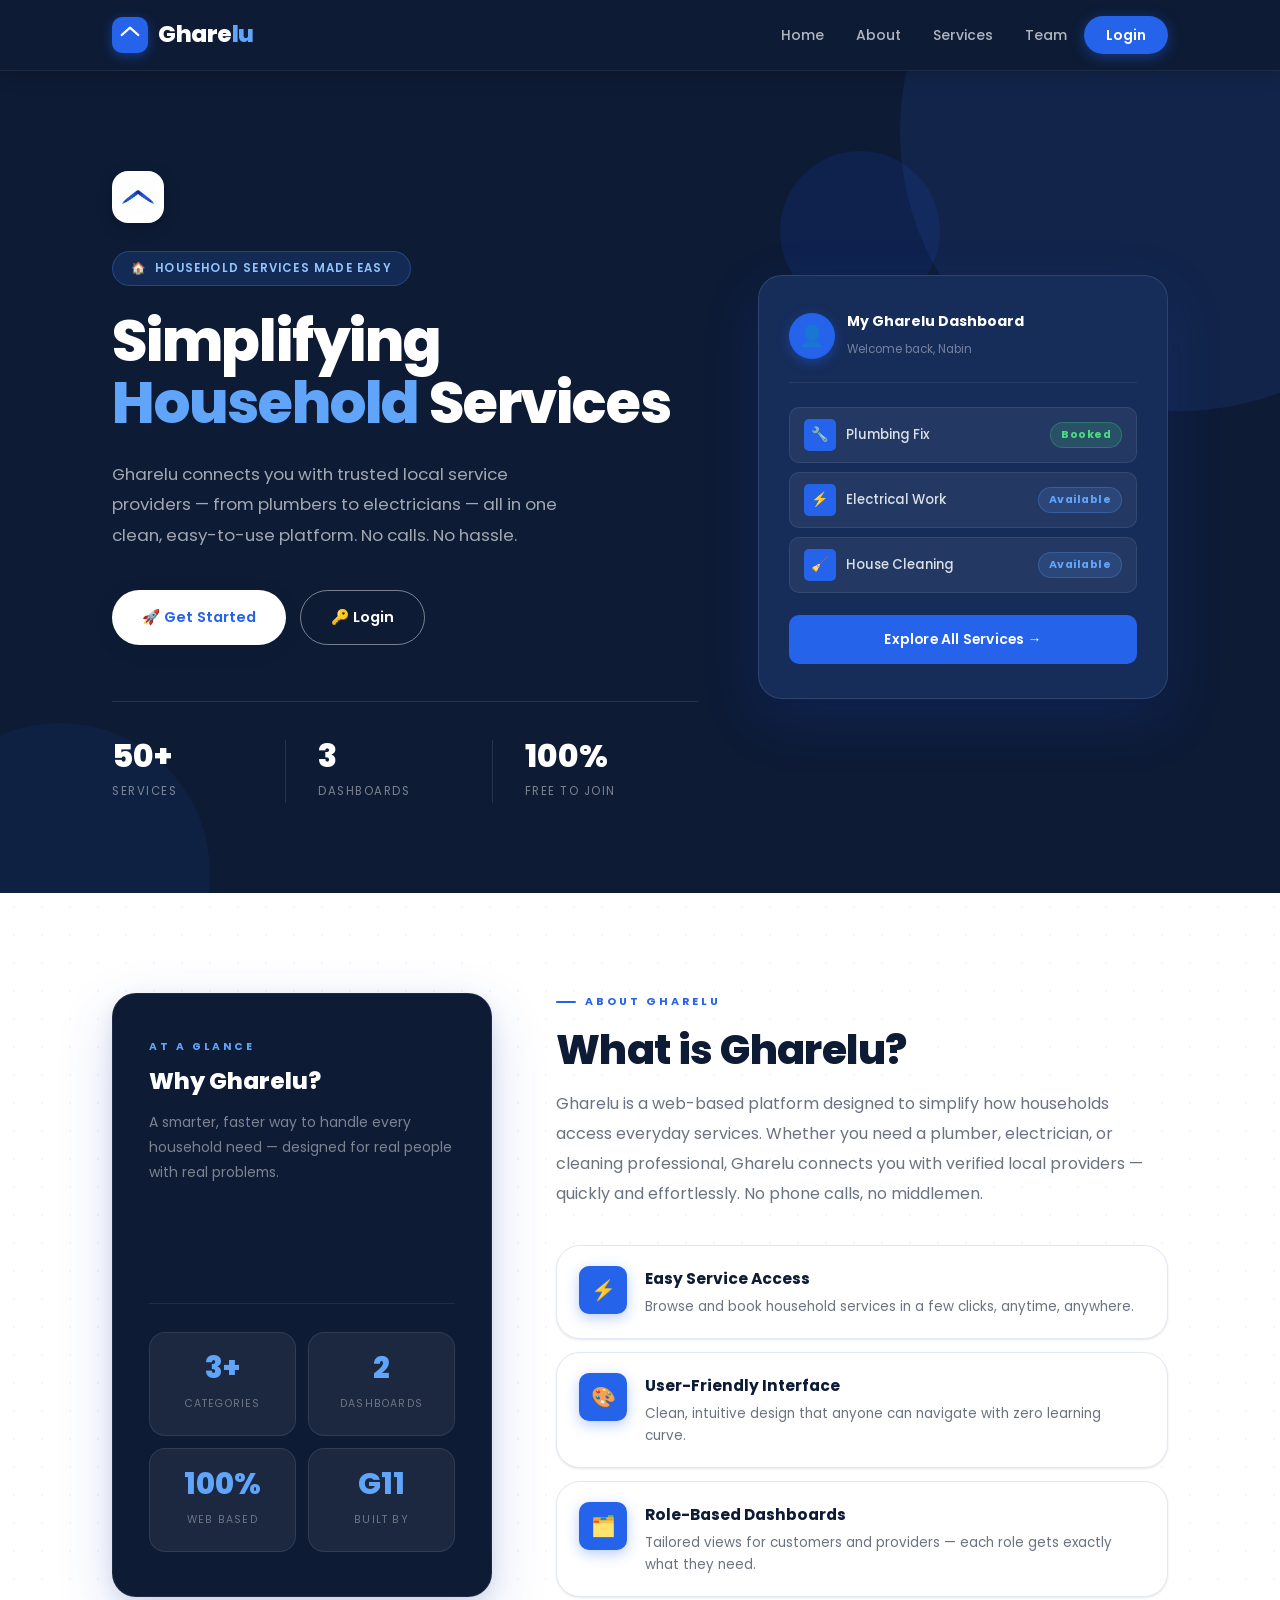
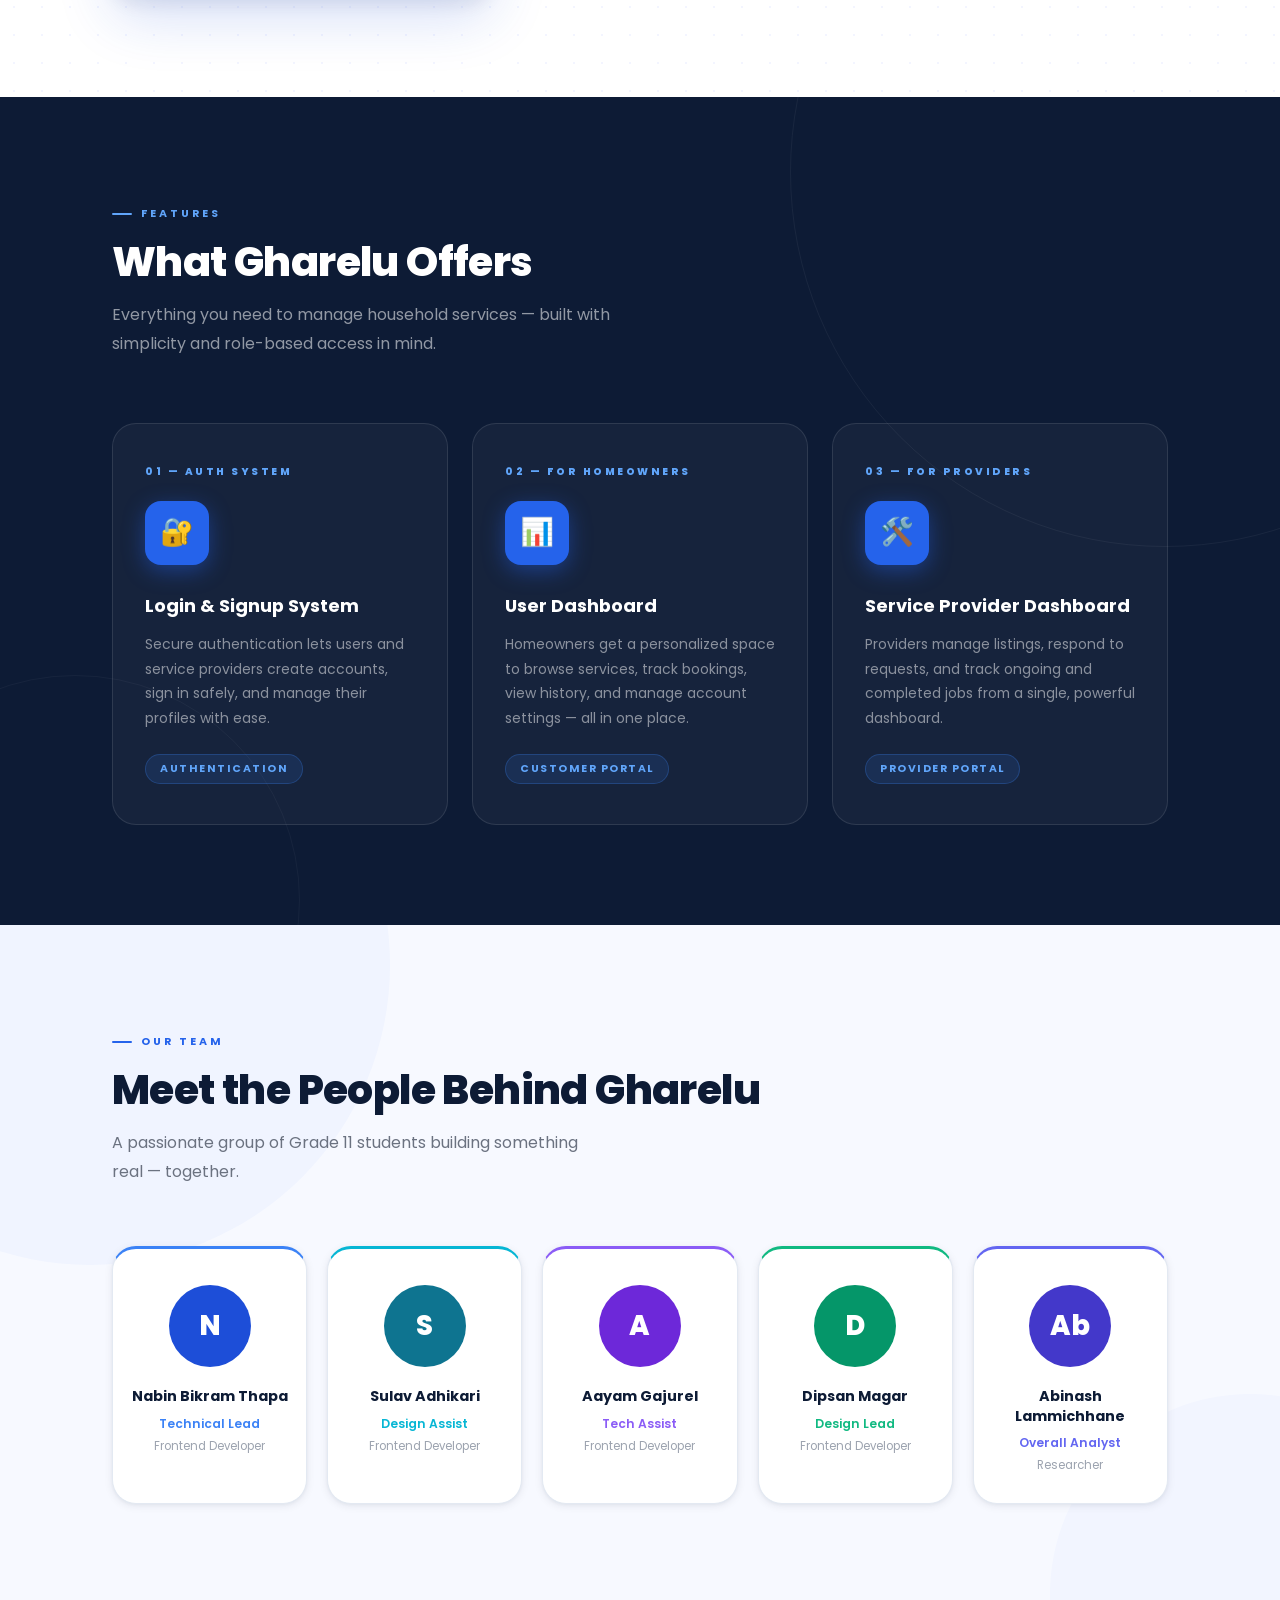
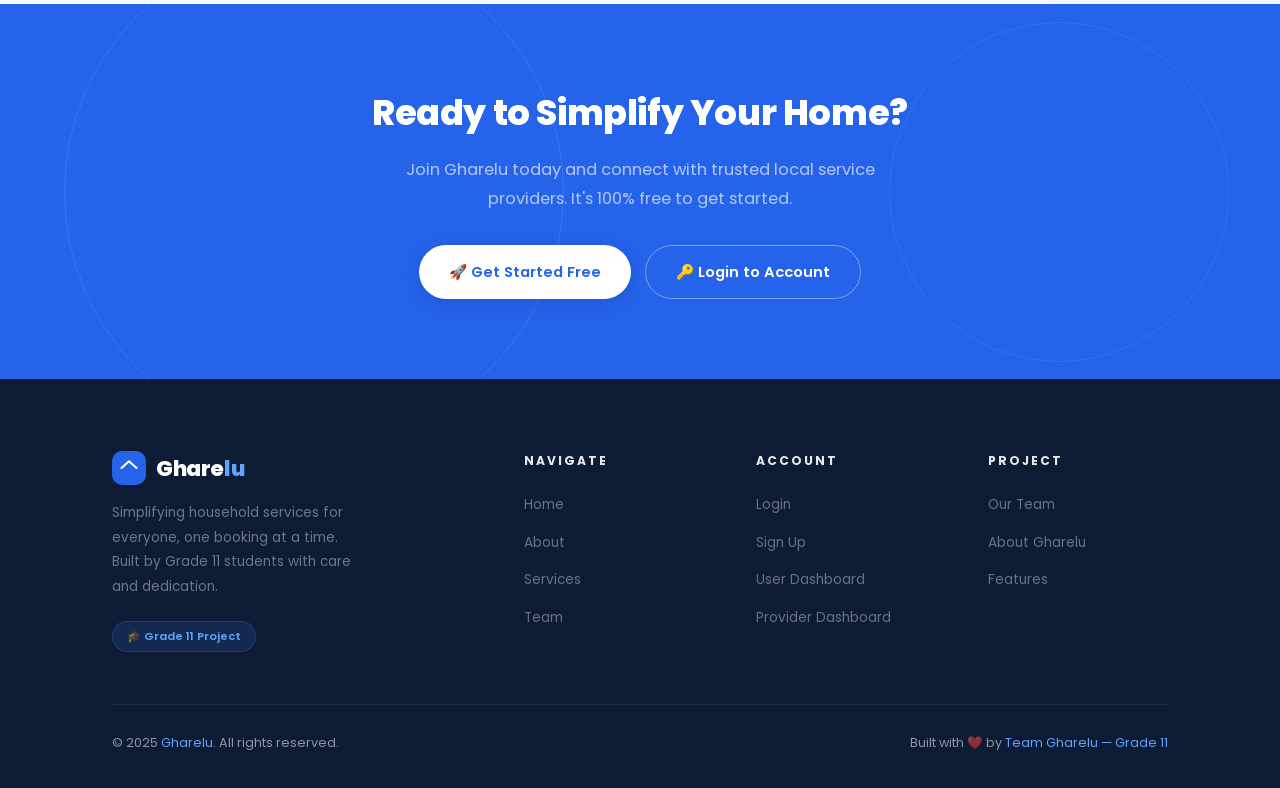
==== index.html @ 5c4d53ef "first commit" ====
<!DOCTYPE html>
<html lang="en">

<head>
    <meta charset="UTF-8" />
    <meta name="viewport" content="width=device-width, initial-scale=1.0" />
    <meta name="description"
        content="Gharelu — A web platform that simplifies access to household services. Connect with trusted local providers today." />
    <title>Gharelu — Simplifying Household Services</title>

    <!-- Favicon: logo mark -->
    <link rel="icon" type="image/png" href="assets/logofinal.png" />

    <!-- Fonts -->
    <link rel="preconnect" href="https://fonts.googleapis.com" />
    <link rel="preconnect" href="https://fonts.gstatic.com" crossorigin />
    <link href="https://fonts.googleapis.com/css2?family=Poppins:wght@300;400;500;600;700;800&display=swap"
        rel="stylesheet" />

    <!-- Styles -->
    <link rel="stylesheet" href="style.css" />
</head>

<body>

    <!-- ══════════════════════════════════════════════
       HEADER
  ══════════════════════════════════════════════ -->
    <header>
        <nav role="navigation" aria-label="Main navigation">

            <!--
        Logo: SVG chevron icon (matches the logo shape) + wordmark text.
        The SVG is inlined so it renders cleanly on the dark navbar
        with zero background issues.
      -->
            <a href="#home" class="nav-logo" aria-label="Gharelu — back to top">
                <span class="nav-logo-icon" aria-hidden="true">
                    <!-- Rooftop / chevron matching logofinal.png shape -->
                    <svg viewBox="0 0 24 24" xmlns="http://www.w3.org/2000/svg">
                        <polyline points="3 12 12 4 21 12" />
                    </svg>
                </span>
                <span class="nav-logo-word">Ghare<em>lu</em></span>
            </a>

            <ul class="nav-links">
                <li><a href="#home">Home</a></li>
                <li><a href="#about">About</a></li>
                <li><a href="#services">Services</a></li>
                <li><a href="#team">Team</a></li>
                <li><a href="login.html" class="nav-cta">Login</a></li>
            </ul>
        </nav>
    </header>

    <main>

        <!-- ══════════════════════════════════════════════
         HERO
    ══════════════════════════════════════════════ -->
        <section id="home" aria-labelledby="hero-h1">

            <!-- Background blobs -->
            <div class="hero-blob hb1" aria-hidden="true"></div>
            <div class="hero-blob hb2" aria-hidden="true"></div>
            <div class="hero-blob hb3" aria-hidden="true"></div>

            <div class="container">
                <div class="hero-inner">

                    <!-- Left: text content -->
                    <div class="hero-text">

                        <!--
              Logo displayed in the hero — shown inside a white tile
              so the PNG's white background looks intentional.
            -->
                        <div class="hero-logo-display fu d1">
                            <div class="hero-logo-img-wrap">
                                <img src="assets/logofinal.png" alt="Gharelu logo" />
                            </div>
                        </div>

                        <div class="hero-pill fu d1">
                            <span>🏠</span> Household Services Made Easy
                        </div>

                        <h1 class="hero-h1 fu d2" id="hero-h1">
                            Simplifying<br>
                            <!-- FIX: .hero-accent instead of .hi — no class collision -->
                            <span class="hero-accent">Household</span> Services
                        </h1>

                        <p class="hero-p fu d3">
                            Gharelu connects you with trusted local service providers — from
                            plumbers to electricians — all in one clean, easy-to-use platform.
                            No calls. No hassle.
                        </p>

                        <div class="hero-cta fu d4">
                            <a href="#about" class="btn btn-white">🚀 Get Started</a>
                            <a href="login.html" class="btn btn-ghost">🔑 Login</a>
                        </div>

                        <div class="hero-stats fu d5">
                            <div class="h-stat"><strong>50+</strong><span>Services</span></div>
                            <div class="h-stat"><strong>3</strong><span>Dashboards</span></div>
                            <div class="h-stat"><strong>100%</strong><span>Free to Join</span></div>
                        </div>

                    </div>

                    <!-- Right: floating mock dashboard -->
                    <div class="hero-card-wrap fu d3" aria-hidden="true">
                        <div class="hero-card">

                            <div class="hc-head">
                                <div class="hc-av">👤</div>
                                <div class="hc-info">
                                    <strong>My Gharelu Dashboard</strong>
                                    <span>Welcome back, Nabin</span>
                                </div>
                            </div>

                            <div class="hc-rows">
                                <div class="hc-row">
                                    <div class="hc-row-l">
                                        <div class="hc-ico">🔧</div>
                                        <span class="hc-label">Plumbing Fix</span>
                                    </div>
                                    <span class="hc-badge">Booked</span>
                                </div>
                                <div class="hc-row">
                                    <div class="hc-row-l">
                                        <div class="hc-ico">⚡</div>
                                        <span class="hc-label">Electrical Work</span>
                                    </div>
                                    <span class="hc-badge hc-badge-avail">Available</span>
                                </div>
                                <div class="hc-row">
                                    <div class="hc-row-l">
                                        <div class="hc-ico">🧹</div>
                                        <span class="hc-label">House Cleaning</span>
                                    </div>
                                    <span class="hc-badge hc-badge-avail">Available</span>
                                </div>
                            </div>

                            <a href="#services" class="hc-cta-btn">Explore All Services →</a>
                        </div>
                    </div>

                </div>
            </div>
        </section>

        <!-- ══════════════════════════════════════════════
         ABOUT
    ══════════════════════════════════════════════ -->
        <section id="about" aria-labelledby="about-h2">
            <div class="container">
                <div class="about-inner">

                    <!-- Left: dark stats panel -->
                    <div class="about-panel">
                        <span class="ap-label">At a glance</span>
                        <h3 class="ap-title">Why Gharelu?</h3>
                        <p class="ap-desc">
                            A smarter, faster way to handle every household need —
                            designed for real people with real problems.
                        </p>
                        <div class="ap-grid">
                            <div class="ap-stat"><strong>3+</strong><span>Categories</span></div>
                            <div class="ap-stat"><strong>2</strong><span>Dashboards</span></div>
                            <div class="ap-stat"><strong>100%</strong><span>Web Based</span></div>
                            <div class="ap-stat"><strong>G11</strong><span>Built by</span></div>
                        </div>
                    </div>

                    <!-- Right: description + highlights -->
                    <div class="about-content">
                        <span class="eyebrow">About Gharelu</span>
                        <h2 class="sec-title" id="about-h2">What is Gharelu?</h2>
                        <p class="about-body">
                            Gharelu is a web-based platform designed to simplify how households access
                            everyday services. Whether you need a plumber, electrician, or cleaning
                            professional, Gharelu connects you with verified local providers — quickly
                            and effortlessly. No phone calls, no middlemen.
                        </p>

                        <!-- FIX: .hi-card instead of .hi — no white-background collision -->
                        <div class="hi-list">
                            <div class="hi-card">
                                <div class="hi-ic">⚡</div>
                                <div class="hi-bd">
                                    <h4>Easy Service Access</h4>
                                    <p>Browse and book household services in a few clicks, anytime, anywhere.</p>
                                </div>
                            </div>
                            <div class="hi-card">
                                <div class="hi-ic">🎨</div>
                                <div class="hi-bd">
                                    <h4>User-Friendly Interface</h4>
                                    <p>Clean, intuitive design that anyone can navigate with zero learning curve.</p>
                                </div>
                            </div>
                            <div class="hi-card">
                                <div class="hi-ic">🗂️</div>
                                <div class="hi-bd">
                                    <h4>Role-Based Dashboards</h4>
                                    <p>Tailored views for customers and providers — each role gets exactly what they
                                        need.</p>
                                </div>
                            </div>
                        </div>
                    </div>

                </div>
            </div>
        </section>

        <!-- ══════════════════════════════════════════════
         SERVICES
    ══════════════════════════════════════════════ -->
        <section id="services" aria-labelledby="svc-h2">
            <div class="container">

                <div class="svc-header">
                    <span class="eyebrow eyebrow-lite">Features</span>
                    <h2 class="sec-title sec-title-w" id="svc-h2">What Gharelu Offers</h2>
                    <p class="sec-sub sec-sub-w">
                        Everything you need to manage household services — built with
                        simplicity and role-based access in mind.
                    </p>
                </div>

                <div class="feat-grid">

                    <article class="feat-card">
                        <span class="feat-num">01 — Auth System</span>
                        <div class="feat-ic">🔐</div>
                        <h3>Login &amp; Signup System</h3>
                        <p>
                            Secure authentication lets users and service providers create accounts,
                            sign in safely, and manage their profiles with ease.
                        </p>
                        <span class="feat-tag">Authentication</span>
                    </article>

                    <article class="feat-card">
                        <span class="feat-num">02 — For Homeowners</span>
                        <div class="feat-ic">📊</div>
                        <h3>User Dashboard</h3>
                        <p>
                            Homeowners get a personalized space to browse services, track bookings,
                            view history, and manage account settings — all in one place.
                        </p>
                        <span class="feat-tag">Customer Portal</span>
                    </article>

                    <article class="feat-card">
                        <span class="feat-num">03 — For Providers</span>
                        <div class="feat-ic">🛠️</div>
                        <h3>Service Provider Dashboard</h3>
                        <p>
                            Providers manage listings, respond to requests, and track ongoing and
                            completed jobs from a single, powerful dashboard.
                        </p>
                        <span class="feat-tag">Provider Portal</span>
                    </article>

                </div>
            </div>
        </section>

        <!-- ══════════════════════════════════════════════
         TEAM
    ══════════════════════════════════════════════ -->
        <section id="team" aria-labelledby="team-h2">
            <div class="container">

                <div class="team-header">
                    <span class="eyebrow">Our Team</span>
                    <h2 class="sec-title" id="team-h2">Meet the People Behind Gharelu</h2>
                    <p class="sec-sub">
                        A passionate group of Grade 11 students building something real — together.
                    </p>
                </div>

                <div class="team-grid">

                    <div class="team-card tc1">
                        <div class="av-wrap">
                            <div class="av">N</div>
                        </div>
                        <h3>Nabin Bikram Thapa</h3>
                        <div class="t-role">Technical Lead</div>
                        <div class="t-title">Frontend Developer</div>
                    </div>

                    <div class="team-card tc2">
                        <div class="av-wrap">
                            <div class="av">S</div>
                        </div>
                        <h3>Sulav Adhikari</h3>
                        <div class="t-role">Design Assist</div>
                        <div class="t-title">Frontend Developer</div>
                    </div>

                    <div class="team-card tc3">
                        <div class="av-wrap">
                            <div class="av">A</div>
                        </div>
                        <h3>Aayam Gajurel</h3>
                        <div class="t-role">Tech Assist</div>
                        <div class="t-title">Frontend Developer</div>
                    </div>

                    <div class="team-card tc4">
                        <div class="av-wrap">
                            <div class="av">D</div>
                        </div>
                        <h3>Dipsan Magar</h3>
                        <div class="t-role">Design Lead</div>
                        <div class="t-title">Frontend Developer</div>
                    </div>

                    <div class="team-card tc5">
                        <div class="av-wrap">
                            <div class="av">Ab</div>
                        </div>
                        <h3>Abinash Lammichhane</h3>
                        <div class="t-role">Overall Analyst</div>
                        <div class="t-title">Researcher</div>
                    </div>

                </div>
            </div>
        </section>

    </main>

    <!-- ══════════════════════════════════════════════
       CTA BAND
  ══════════════════════════════════════════════ -->
    <div class="cta-band">
        <div class="cta-inner">
            <h2>Ready to Simplify Your Home?</h2>
            <p>
                Join Gharelu today and connect with trusted local service providers.
                It's 100% free to get started.
            </p>
            <div class="cta-btns">
                <a href="#" class="btn btn-white">🚀 Get Started Free</a>
                <a href="login.html" class="btn btn-ghost-w">🔑 Login to Account</a>
            </div>
        </div>
    </div>

    <!-- ══════════════════════════════════════════════
       FOOTER
  ══════════════════════════════════════════════ -->
    <footer>
        <div class="container">

            <div class="foot-grid">

                <!-- Brand column — SVG icon + wordmark, no white-box issue -->
                <div class="foot-brand">
                    <div class="foot-logo-wrap">
                        <span class="foot-logo-icon" aria-hidden="true">
                            <svg viewBox="0 0 24 24" xmlns="http://www.w3.org/2000/svg" fill="none" stroke="white"
                                stroke-width="2.5" stroke-linecap="round" stroke-linejoin="round">
                                <polyline points="3 12 12 4 21 12" />
                            </svg>
                        </span>
                        <span class="foot-logo-word">Ghare<em>lu</em></span>
                    </div>
                    <p>
                        Simplifying household services for everyone, one booking at a time.
                        Built by Grade 11 students with care and dedication.
                    </p>
                    <span class="foot-badge">🎓 Grade 11 Project</span>
                </div>

                <div class="foot-col">
                    <h4>Navigate</h4>
                    <ul>
                        <li><a href="#home">Home</a></li>
                        <li><a href="#about">About</a></li>
                        <li><a href="#services">Services</a></li>
                        <li><a href="#team">Team</a></li>
                    </ul>
                </div>

                <div class="foot-col">
                    <h4>Account</h4>
                    <ul>
                        <li><a href="login.html">Login</a></li>
                        <li><a href="login.html">Sign Up</a></li>
                        <li><a href="#services">User Dashboard</a></li>
                        <li><a href="#services">Provider Dashboard</a></li>
                    </ul>
                </div>

                <div class="foot-col">
                    <h4>Project</h4>
                    <ul>
                        <li><a href="#team">Our Team</a></li>
                        <li><a href="#about">About Gharelu</a></li>
                        <li><a href="#services">Features</a></li>
                    </ul>
                </div>

            </div>

            <div class="foot-bottom">
                <p>&copy; 2025 <em>Gharelu</em>. All rights reserved.</p>
                <p>Built with ❤️ by <em>Team Gharelu — Grade 11</em></p>
            </div>

        </div>
    </footer>

</body>

</html>
---- style.css ----
/* ═══════════════════════════════════════════════════════
   GHARELU — style.css
   Clean blue theme · No gradients · Maximum smoothness
═══════════════════════════════════════════════════════ */

/* ── TOKENS ─────────────────────────────────────────── */
:root {
  --navy:      #0d1b35;
  --blue-deep: #162d5a;
  --blue:      #1d4ed8;
  --blue-mid:  #2563eb;
  --blue-lite: #3b82f6;
  --blue-pale: #60a5fa;
  --sky:       #eff6ff;
  --sky-bd:    #bfdbfe;
  --white:     #ffffff;

  --tx-h:   #0d1b35;
  --tx-b:   #374151;
  --tx-m:   #6b7280;
  --tx-xm:  #9ca3af;

  --bg:    #ffffff;
  --bg-2:  #f7f9ff;

  --sh-xs: 0 1px 3px  rgba(13,27,53,.07), 0 1px 2px   rgba(13,27,53,.04);
  --sh-sm: 0 2px 8px  rgba(13,27,53,.08), 0 1px 3px   rgba(13,27,53,.04);
  --sh-md: 0 4px 20px rgba(13,27,53,.10), 0 2px 6px   rgba(13,27,53,.05);
  --sh-lg: 0 8px 32px rgba(29,78,216,.14),0 3px 10px  rgba(13,27,53,.07);
  --sh-xl: 0 20px 56px rgba(29,78,216,.18),0 6px 18px rgba(13,27,53,.09);

  --r-xs: 5px;
  --r-sm: 10px;
  --r-md: 16px;
  --r-lg: 24px;
  --pill: 999px;

  --ease:     cubic-bezier(.4,0,.2,1);
  --ease-out: cubic-bezier(0,0,.2,1);
  --fast: 170ms;
  --med:  270ms;
  --slow: 420ms;

  --c1: #3b82f6;
  --c2: #06b6d4;
  --c3: #8b5cf6;
  --c4: #10b981;
  --c5: #6366f1;
}

/* ── RESET ───────────────────────────────────────────── */
*, *::before, *::after { box-sizing: border-box; margin: 0; padding: 0; }
html  { scroll-behavior: smooth; }
body  {
  font-family: 'Poppins', sans-serif;
  background: var(--bg);
  color: var(--tx-b);
  line-height: 1.65;
  -webkit-font-smoothing: antialiased;
  -moz-osx-font-smoothing: grayscale;
}
a   { text-decoration: none; color: inherit; }
ul  { list-style: none; }
img { display: block; max-width: 100%; }

/* ── LAYOUT ──────────────────────────────────────────── */
.container { max-width: 1120px; margin: 0 auto; padding: 0 32px; }
section    { padding: 100px 0; }

/* ── TYPE HELPERS ────────────────────────────────────── */
.eyebrow {
  display: inline-flex;
  align-items: center;
  gap: 9px;
  font-size: 0.68rem;
  font-weight: 700;
  letter-spacing: 3px;
  text-transform: uppercase;
  color: var(--blue-mid);
  margin-bottom: 16px;
}
.eyebrow::before {
  content: '';
  flex-shrink: 0;
  width: 20px; height: 2px;
  background: currentColor;
  border-radius: 2px;
}
.eyebrow-lite           { color: var(--blue-pale); }
.eyebrow-lite::before   { background: var(--blue-pale); }

.sec-title {
  font-size: clamp(1.9rem, 3.2vw, 2.6rem);
  font-weight: 800;
  color: var(--tx-h);
  line-height: 1.12;
  letter-spacing: -0.6px;
  margin-bottom: 16px;
}
.sec-title-w { color: var(--white); }

.sec-sub {
  font-size: 1rem;
  color: var(--tx-m);
  max-width: 500px;
  line-height: 1.8;
}
.sec-sub-w { color: rgba(255,255,255,.55); }

/* ── BUTTONS ─────────────────────────────────────────── */
.btn {
  display: inline-flex;
  align-items: center;
  gap: 8px;
  padding: 14px 30px;
  border-radius: var(--pill);
  font-family: 'Poppins', sans-serif;
  font-size: 0.92rem;
  font-weight: 600;
  cursor: pointer;
  border: none;
  white-space: nowrap;
  transition:
    background var(--fast) var(--ease),
    color      var(--fast) var(--ease),
    transform  var(--fast) var(--ease),
    box-shadow var(--fast) var(--ease);
}
.btn:hover  { transform: translateY(-2px); }
.btn:active { transform: translateY(0); }

.btn-white {
  background: var(--white);
  color: var(--blue-mid);
  box-shadow: var(--sh-md);
}
.btn-white:hover  { background: var(--sky); box-shadow: var(--sh-lg); }

.btn-ghost {
  background: transparent;
  color: var(--white);
  border: 1.5px solid rgba(255,255,255,.45);
}
.btn-ghost:hover  { background: rgba(255,255,255,.1); border-color: rgba(255,255,255,.8); }

.btn-blue {
  background: var(--blue-mid);
  color: var(--white);
  box-shadow: 0 4px 18px rgba(37,99,235,.35);
}
.btn-blue:hover   { background: var(--blue); box-shadow: 0 6px 24px rgba(37,99,235,.45); }

.btn-ghost-w {
  background: transparent;
  color: var(--white);
  border: 1.5px solid rgba(255,255,255,.4);
}
.btn-ghost-w:hover { background: rgba(255,255,255,.08); border-color: rgba(255,255,255,.75); }

/* ── ANIMATIONS ──────────────────────────────────────── */
@keyframes fadeUp {
  from { opacity: 0; transform: translateY(28px); }
  to   { opacity: 1; transform: translateY(0); }
}
.fu  { animation: fadeUp var(--slow) var(--ease-out) both; }
.d1  { animation-delay:  60ms; }
.d2  { animation-delay: 160ms; }
.d3  { animation-delay: 260ms; }
.d4  { animation-delay: 360ms; }
.d5  { animation-delay: 460ms; }

@keyframes floatY {
  0%, 100% { transform: translateY(0px); }
  50%       { transform: translateY(-14px); }
}

/* ═══════════════════════════════════════════════════════
   NAVBAR LOGO — text-only wordmark (no PNG on dark bg)
═══════════════════════════════════════════════════════ */
.nav-logo {
  display: inline-flex;
  align-items: center;
  gap: 10px;
  text-decoration: none;
  flex-shrink: 0;
}

/* Small icon mark: house chevron from logo, rendered as a
   styled element so no image needed on dark background     */
.nav-logo-icon {
  width: 36px;
  height: 36px;
  border-radius: var(--r-sm);
  background: var(--blue-mid);
  display: flex;
  align-items: center;
  justify-content: center;
  flex-shrink: 0;
  box-shadow: 0 3px 12px rgba(37,99,235,.45);
}

/* SVG chevron inside the icon — matches the logo shape */
.nav-logo-icon svg {
  width: 22px;
  height: 22px;
  fill: none;
  stroke: var(--white);
  stroke-width: 2.5;
  stroke-linecap: round;
  stroke-linejoin: round;
}

.nav-logo-word {
  font-size: 1.45rem;
  font-weight: 800;
  color: var(--white);
  letter-spacing: -0.5px;
  line-height: 1;
}
.nav-logo-word em { font-style: normal; color: var(--blue-pale); }

/* ═══════════════════════════════════════════════════════
   FOOTER LOGO
═══════════════════════════════════════════════════════ */
.foot-logo-wrap {
  display: inline-flex;
  align-items: center;
  gap: 10px;
  margin-bottom: 16px;
}

.foot-logo-icon {
  width: 34px; height: 34px;
  border-radius: var(--r-sm);
  background: var(--blue-mid);
  display: flex; align-items: center; justify-content: center;
  flex-shrink: 0;
}
.foot-logo-icon svg {
  width: 20px; height: 20px;
  fill: none; stroke: var(--white);
  stroke-width: 2.5; stroke-linecap: round; stroke-linejoin: round;
}

.foot-logo-word {
  font-size: 1.35rem; font-weight: 800;
  color: var(--white); letter-spacing: -0.4px; line-height: 1;
}
.foot-logo-word em { font-style: normal; color: var(--blue-pale); }

/* ═══════════════════════════════════════════════════════
   HEADER / NAVBAR
═══════════════════════════════════════════════════════ */
header {
  background: var(--navy);
  position: sticky;
  top: 0;
  z-index: 300;
  border-bottom: 1px solid rgba(255,255,255,.07);
  box-shadow: 0 2px 20px rgba(0,0,0,.22);
}

nav {
  display: flex;
  align-items: center;
  justify-content: space-between;
  padding: 0 32px;
  max-width: 1120px;
  margin: 0 auto;
  height: 70px;
}

.nav-links {
  display: flex;
  align-items: center;
  gap: 2px;
}

.nav-links a {
  color: rgba(255,255,255,.68);
  font-size: 0.875rem;
  font-weight: 500;
  padding: 8px 15px;
  border-radius: var(--r-sm);
  position: relative;
  transition: color var(--fast) var(--ease), background var(--fast) var(--ease);
}
.nav-links a:hover { color: var(--white); background: rgba(255,255,255,.09); }

.nav-links a::after {
  content: '';
  position: absolute;
  bottom: 5px; left: 50%;
  transform: translateX(-50%);
  width: 0; height: 2px;
  background: var(--blue-lite);
  border-radius: 2px;
  transition: width var(--med) var(--ease);
}
.nav-links a:hover::after { width: calc(100% - 30px); }

.nav-cta {
  background: var(--blue-mid) !important;
  color: var(--white) !important;
  padding: 9px 22px !important;
  border-radius: var(--pill) !important;
  font-weight: 600 !important;
  box-shadow: 0 3px 14px rgba(37,99,235,.42) !important;
  transition: background var(--fast) var(--ease), box-shadow var(--fast) var(--ease), transform var(--fast) var(--ease) !important;
}
.nav-cta:hover {
  background: var(--blue) !important;
  box-shadow: 0 5px 20px rgba(37,99,235,.52) !important;
  transform: translateY(-1px) !important;
}
.nav-cta::after { display: none !important; }

/* ═══════════════════════════════════════════════════════
   HERO
═══════════════════════════════════════════════════════ */
#home {
  background: var(--navy);
  padding: 100px 0 90px;
  position: relative;
  overflow: hidden;
}

.hero-blob { position: absolute; border-radius: 50%; pointer-events: none; }
.hb1 { width: 560px; height: 560px; background: var(--blue-deep); opacity: .55;  top: -220px;  right: -180px; }
.hb2 { width: 300px; height: 300px; background: var(--blue-deep); opacity: .35;  bottom:-130px; left: -90px; }
.hb3 { width: 160px; height: 160px; background: var(--blue);      opacity: .14;  top:   80px;  right:  340px; }

.hero-inner {
  display: flex;
  align-items: center;
  justify-content: space-between;
  gap: 60px;
  position: relative;
  z-index: 1;
}

.hero-text { flex: 1; min-width: 0; }

.hero-pill {
  display: inline-flex;
  align-items: center;
  gap: 8px;
  background: rgba(59,130,246,.16);
  border: 1px solid rgba(59,130,246,.32);
  color: #93c5fd;
  font-size: 0.73rem;
  font-weight: 600;
  letter-spacing: 1.2px;
  text-transform: uppercase;
  padding: 7px 18px;
  border-radius: var(--pill);
  margin-bottom: 24px;
}

.hero-h1 {
  font-size: clamp(2.3rem, 5vw, 3.6rem);
  font-weight: 800;
  color: var(--white);
  line-height: 1.08;
  letter-spacing: -1.2px;
  margin-bottom: 24px;
}

/* FIX: unique class name — no collision with about highlights */
.hero-h1 .hero-accent { color: var(--blue-pale); }

.hero-p {
  color: rgba(255,255,255,.62);
  font-size: 1.05rem;
  max-width: 450px;
  margin-bottom: 40px;
  line-height: 1.82;
}

.hero-cta { display: flex; gap: 14px; flex-wrap: wrap; }

/* Stat row */
.hero-stats {
  display: flex;
  margin-top: 56px;
  padding-top: 38px;
  border-top: 1px solid rgba(255,255,255,.1);
}

.h-stat { flex: 1; }
.h-stat + .h-stat { padding-left: 32px; border-left: 1px solid rgba(255,255,255,.1); }
.h-stat strong { display: block; font-size: 2rem; font-weight: 800; color: var(--white); line-height: 1; margin-bottom: 5px; }
.h-stat span   { font-size: 0.72rem; color: rgba(255,255,255,.45); text-transform: uppercase; letter-spacing: 1.5px; }

/* Hero logo image — shown in hero only, on a solid background tile */
.hero-logo-display {
  display: flex;
  align-items: center;
  gap: 14px;
  margin-bottom: 28px;
}
.hero-logo-img-wrap {
  width: 52px; height: 52px;
  background: var(--white);
  border-radius: var(--r-md);
  display: flex; align-items: center; justify-content: center;
  padding: 6px;
  box-shadow: 0 4px 16px rgba(0,0,0,.2);
  flex-shrink: 0;
}
.hero-logo-img-wrap img { width: auto; height: 36px; object-fit: contain; }

/* Floating mock dashboard card */
.hero-card-wrap { flex: 0 0 auto; width: 410px; }

.hero-card {
  background: var(--blue-deep);
  border: 1px solid rgba(255,255,255,.11);
  border-radius: var(--r-lg);
  padding: 34px 30px;
  box-shadow: var(--sh-xl);
  animation: floatY 5.5s var(--ease) infinite;
}

.hc-head {
  display: flex;
  align-items: center;
  gap: 12px;
  margin-bottom: 24px;
  padding-bottom: 20px;
  border-bottom: 1px solid rgba(255,255,255,.07);
}
.hc-av {
  width: 46px; height: 46px; border-radius: 50%;
  background: var(--blue-mid);
  display: flex; align-items: center; justify-content: center;
  font-size: 1.3rem; flex-shrink: 0;
  box-shadow: 0 3px 12px rgba(37,99,235,.4);
}
.hc-info strong { display: block; color: var(--white); font-size: 0.88rem; font-weight: 700; margin-bottom: 2px; }
.hc-info span   { font-size: 0.73rem; color: rgba(255,255,255,.4); }

.hc-rows { display: flex; flex-direction: column; gap: 9px; margin-bottom: 22px; }
.hc-row {
  display: flex; align-items: center; justify-content: space-between;
  background: rgba(255,255,255,.06);
  border: 1px solid rgba(255,255,255,.08);
  border-radius: var(--r-sm);
  padding: 11px 14px;
  transition: background var(--fast) var(--ease);
}
.hc-row:hover { background: rgba(255,255,255,.1); }
.hc-row-l { display: flex; align-items: center; gap: 10px; }
.hc-ico {
  width: 32px; height: 32px; border-radius: var(--r-xs);
  background: var(--blue-mid);
  display: flex; align-items: center; justify-content: center; font-size: 0.88rem;
}
.hc-label  { font-size: 0.83rem; font-weight: 500; color: rgba(255,255,255,.84); }
.hc-badge  {
  font-size: 0.68rem; font-weight: 700; letter-spacing: 0.5px;
  color: #4ade80; background: rgba(74,222,128,.14); border: 1px solid rgba(74,222,128,.25);
  padding: 3px 10px; border-radius: var(--pill);
}
.hc-badge-avail {
  color: var(--blue-pale);
  background: rgba(96,165,250,.14);
  border-color: rgba(96,165,250,.25);
}
.hc-cta-btn {
  display: block; width: 100%; text-align: center;
  background: var(--blue-mid); color: var(--white);
  font-size: 0.87rem; font-weight: 600; padding: 13px;
  border-radius: var(--r-sm); letter-spacing: 0.2px;
  transition: background var(--fast) var(--ease), box-shadow var(--fast) var(--ease);
}
.hc-cta-btn:hover { background: var(--blue); box-shadow: 0 4px 18px rgba(37,99,235,.45); }

/* ═══════════════════════════════════════════════════════
   ABOUT
═══════════════════════════════════════════════════════ */
#about {
  background: var(--bg);
  position: relative;
  overflow: hidden;
}
#about::before {
  content: '';
  position: absolute; inset: 0;
  background-image: radial-gradient(circle, #c7d2fe 1.2px, transparent 1.2px);
  background-size: 28px 28px;
  opacity: .22;
  pointer-events: none;
}

.about-inner {
  display: flex;
  align-items: stretch;
  gap: 64px;
  position: relative; z-index: 1;
}

.about-panel {
  flex: 0 0 auto; width: 380px;
  background: var(--navy);
  border-radius: var(--r-lg);
  padding: 44px 36px;
  color: var(--white);
  box-shadow: var(--sh-xl);
  border: 1px solid rgba(255,255,255,.07);
  display: flex; flex-direction: column;
}
.ap-label {
  display: block;
  font-size: 0.66rem; font-weight: 700; letter-spacing: 3px;
  text-transform: uppercase; color: var(--blue-pale); margin-bottom: 12px;
}
.ap-title { font-size: 1.45rem; font-weight: 800; line-height: 1.22; margin-bottom: 14px; }
.ap-desc  {
  font-size: 0.87rem; color: rgba(255,255,255,.46); line-height: 1.8;
  margin-bottom: 28px; padding-bottom: 28px;
  border-bottom: 1px solid rgba(255,255,255,.08);
  flex: 1;
}
.ap-grid { display: grid; grid-template-columns: 1fr 1fr; gap: 12px; }
.ap-stat {
  background: rgba(255,255,255,.06); border: 1px solid rgba(255,255,255,.09);
  border-radius: var(--r-md); padding: 20px 14px; text-align: center;
  transition: background var(--fast) var(--ease), transform var(--fast) var(--ease);
}
.ap-stat:hover { background: rgba(255,255,255,.12); transform: translateY(-3px); }
.ap-stat strong { display: block; font-size: 1.85rem; font-weight: 800; color: var(--blue-pale); line-height: 1; margin-bottom: 6px; }
.ap-stat span   { font-size: 0.66rem; color: rgba(255,255,255,.36); letter-spacing: 1.2px; text-transform: uppercase; }

.about-content { flex: 1; min-width: 0; display: flex; flex-direction: column; justify-content: center; }
.about-body    { color: var(--tx-m); font-size: 1rem; line-height: 1.88; margin-bottom: 36px; }

/* FIX: renamed from .hi to .hi-card — no collision with hero */
.hi-list { display: flex; flex-direction: column; gap: 13px; }

.hi-card {
  display: flex; align-items: flex-start; gap: 18px;
  background: var(--white);
  border: 1px solid #e2e8f4;
  border-radius: var(--r-lg);
  padding: 20px 22px;
  box-shadow: var(--sh-xs);
  transition:
    transform var(--med) var(--ease),
    box-shadow var(--med) var(--ease),
    border-color var(--med) var(--ease);
}
.hi-card:hover { transform: translateX(8px); box-shadow: var(--sh-lg); border-color: var(--blue-lite); }

.hi-ic {
  width: 48px; height: 48px; border-radius: var(--r-sm);
  background: var(--blue-mid);
  display: flex; align-items: center; justify-content: center;
  font-size: 1.25rem; flex-shrink: 0;
  box-shadow: 0 4px 14px rgba(37,99,235,.32);
  transition: transform var(--med) var(--ease);
}
.hi-card:hover .hi-ic { transform: rotate(-7deg) scale(1.07); }

.hi-bd h4 { font-size: 0.97rem; font-weight: 700; color: var(--tx-h); margin-bottom: 4px; }
.hi-bd p  { font-size: 0.84rem; color: var(--tx-m); line-height: 1.66; }

/* ═══════════════════════════════════════════════════════
   SERVICES  (dark)
═══════════════════════════════════════════════════════ */
#services {
  background: var(--navy);
  position: relative; overflow: hidden;
}
#services::before {
  content: ''; position: absolute;
  width: 750px; height: 750px; border-radius: 50%;
  border: 1px solid rgba(255,255,255,.05);
  top: -300px; right: -260px; pointer-events: none;
}
#services::after {
  content: ''; position: absolute;
  width: 450px; height: 450px; border-radius: 50%;
  border: 1px solid rgba(255,255,255,.04);
  bottom: -200px; left: -150px; pointer-events: none;
}

.svc-header { margin-bottom: 64px; position: relative; z-index: 1; }

.feat-grid {
  display: grid;
  grid-template-columns: repeat(3, 1fr);
  gap: 24px;
  position: relative; z-index: 1;
}

.feat-card {
  background: rgba(255,255,255,.04);
  border: 1px solid rgba(255,255,255,.1);
  border-radius: var(--r-lg);
  padding: 40px 32px;
  position: relative; overflow: hidden;
  transition:
    transform     var(--med) var(--ease),
    background    var(--med) var(--ease),
    border-color  var(--med) var(--ease),
    box-shadow    var(--med) var(--ease);
}
.feat-card::before {
  content: ''; position: absolute;
  bottom: -80px; right: -80px;
  width: 180px; height: 180px; border-radius: 50%;
  background: var(--blue-mid); opacity: 0;
  filter: blur(50px);
  transition: opacity var(--med) var(--ease); pointer-events: none;
}
.feat-card:hover {
  transform: translateY(-9px);
  background: rgba(255,255,255,.08);
  border-color: rgba(59,130,246,.48);
  box-shadow: 0 24px 56px rgba(0,0,0,.38);
}
.feat-card:hover::before { opacity: .6; }

.feat-num {
  font-size: 0.64rem; font-weight: 800; letter-spacing: 2.5px;
  text-transform: uppercase; color: var(--blue-pale);
  display: block; margin-bottom: 20px;
}
.feat-ic {
  width: 64px; height: 64px; border-radius: var(--r-md);
  background: var(--blue-mid);
  display: flex; align-items: center; justify-content: center;
  font-size: 1.7rem; margin-bottom: 26px;
  box-shadow: 0 6px 22px rgba(37,99,235,.44);
  transition: transform var(--med) var(--ease);
}
.feat-card:hover .feat-ic { transform: scale(1.08) rotate(-4deg); }

.feat-card h3 { font-size: 1.12rem; font-weight: 700; color: var(--white); margin-bottom: 12px; }
.feat-card p  { font-size: 0.87rem; color: rgba(255,255,255,.5); line-height: 1.76; }

.feat-tag {
  display: inline-flex; align-items: center;
  margin-top: 24px;
  font-size: 0.67rem; font-weight: 700; letter-spacing: 1.5px; text-transform: uppercase;
  color: var(--blue-pale);
  background: rgba(59,130,246,.13); border: 1px solid rgba(59,130,246,.26);
  padding: 5px 14px; border-radius: var(--pill);
}

/* ═══════════════════════════════════════════════════════
   TEAM
═══════════════════════════════════════════════════════ */
#team { background: var(--bg-2); position: relative; overflow: hidden; }
#team::before {
  content: ''; position: absolute;
  width: 600px; height: 600px; border-radius: 50%;
  background: var(--blue-mid); opacity: .03;
  top: -260px; left: -210px; pointer-events: none;
}
#team::after {
  content: ''; position: absolute;
  width: 400px; height: 400px; border-radius: 50%;
  background: var(--blue-mid); opacity: .025;
  bottom: -190px; right: -170px; pointer-events: none;
}

.team-header { margin-bottom: 60px; position: relative; z-index: 1; }

.team-grid {
  display: grid;
  grid-template-columns: repeat(5, 1fr);
  gap: 20px;
  position: relative; z-index: 1;
}

.team-card {
  background: var(--white);
  border-radius: var(--r-lg);
  padding: 36px 18px 28px;
  text-align: center;
  box-shadow: var(--sh-sm);
  border: 1.5px solid #e3e9f2;
  position: relative;
  transition: transform var(--med) var(--ease), box-shadow var(--med) var(--ease), border-color var(--med) var(--ease);
}
.tc1 { border-top: 3.5px solid var(--c1); }
.tc2 { border-top: 3.5px solid var(--c2); }
.tc3 { border-top: 3.5px solid var(--c3); }
.tc4 { border-top: 3.5px solid var(--c4); }
.tc5 { border-top: 3.5px solid var(--c5); }

.team-card:hover { transform: translateY(-9px); box-shadow: var(--sh-xl); }
.tc1:hover { border-color: var(--c1); }
.tc2:hover { border-color: var(--c2); }
.tc3:hover { border-color: var(--c3); }
.tc4:hover { border-color: var(--c4); }
.tc5:hover { border-color: var(--c5); }

.av-wrap { position: relative; width: 82px; height: 82px; margin: 0 auto 20px; }
.av-wrap::before {
  content: ''; position: absolute; inset: -6px; border-radius: 50%;
  border: 2.5px solid transparent; opacity: 0; transform: scale(.82);
  transition: opacity var(--med) var(--ease), transform var(--med) var(--ease);
}
.tc1 .av-wrap::before { border-color: var(--c1); }
.tc2 .av-wrap::before { border-color: var(--c2); }
.tc3 .av-wrap::before { border-color: var(--c3); }
.tc4 .av-wrap::before { border-color: var(--c4); }
.tc5 .av-wrap::before { border-color: var(--c5); }
.team-card:hover .av-wrap::before { opacity: 1; transform: scale(1); }

.av {
  width: 82px; height: 82px; border-radius: 50%;
  display: flex; align-items: center; justify-content: center;
  font-size: 1.7rem; font-weight: 800; color: var(--white);
  position: relative; z-index: 1;
  transition: transform var(--med) var(--ease);
}
.team-card:hover .av { transform: scale(1.06); }
.tc1 .av { background: #1d4ed8; }
.tc2 .av { background: #0e7490; }
.tc3 .av { background: #6d28d9; }
.tc4 .av { background: #059669; }
.tc5 .av { background: #4338ca; }

.team-card h3 { font-size: 0.9rem; font-weight: 700; color: var(--tx-h); margin-bottom: 7px; line-height: 1.35; }
.t-role  { font-size: 0.76rem; font-weight: 600; margin-bottom: 3px; }
.tc1 .t-role { color: var(--c1); }
.tc2 .t-role { color: var(--c2); }
.tc3 .t-role { color: var(--c3); }
.tc4 .t-role { color: var(--c4); }
.tc5 .t-role { color: var(--c5); }
.t-title { font-size: 0.72rem; color: var(--tx-xm); }

/* ═══════════════════════════════════════════════════════
   CTA BAND
═══════════════════════════════════════════════════════ */
.cta-band {
  background: var(--blue-mid);
  padding: 80px 0;
  text-align: center;
  position: relative; overflow: hidden;
}
.cta-band::before {
  content: ''; position: absolute;
  width: 500px; height: 500px; border-radius: 50%;
  border: 1px solid rgba(255,255,255,.1);
  top: 50%; left: 5%; transform: translateY(-50%);
  pointer-events: none;
}
.cta-band::after {
  content: ''; position: absolute;
  width: 340px; height: 340px; border-radius: 50%;
  border: 1px solid rgba(255,255,255,.08);
  top: 50%; right: 4%; transform: translateY(-50%);
  pointer-events: none;
}
.cta-inner { position: relative; z-index: 1; max-width: 600px; margin: 0 auto; padding: 0 32px; }
.cta-band h2 { font-size: clamp(1.7rem, 3vw, 2.2rem); font-weight: 800; color: var(--white); margin-bottom: 14px; letter-spacing: -0.4px; }
.cta-band p  { color: rgba(255,255,255,.65); font-size: 1.02rem; margin-bottom: 32px; line-height: 1.74; }
.cta-btns   { display: flex; gap: 14px; justify-content: center; flex-wrap: wrap; }

/* ═══════════════════════════════════════════════════════
   FOOTER
═══════════════════════════════════════════════════════ */
footer {
  background: var(--navy);
  color: rgba(255,255,255,.54);
  padding: 72px 0 34px;
}

.foot-grid {
  display: grid;
  grid-template-columns: 2fr 1fr 1fr 1fr;
  gap: 52px;
  padding-bottom: 52px;
  border-bottom: 1px solid rgba(255,255,255,.07);
  margin-bottom: 28px;
}

.foot-brand p {
  font-size: 0.85rem; line-height: 1.8;
  max-width: 250px; color: rgba(255,255,255,.4);
  margin-bottom: 22px;
}
.foot-badge {
  display: inline-flex; align-items: center; gap: 7px;
  background: rgba(59,130,246,.14); border: 1px solid rgba(59,130,246,.24);
  border-radius: var(--pill); padding: 5px 14px;
  font-size: 0.7rem; font-weight: 600; color: var(--blue-pale);
}

.foot-col h4 {
  color: rgba(255,255,255,.9);
  font-size: 0.76rem; font-weight: 700;
  letter-spacing: 2px; text-transform: uppercase;
  margin-bottom: 20px;
}
.foot-col ul { display: flex; flex-direction: column; gap: 11px; }
.foot-col a {
  font-size: 0.85rem; color: rgba(255,255,255,.38); display: inline-block;
  transition: color var(--fast) var(--ease), padding-left var(--fast) var(--ease);
}
.foot-col a:hover { color: rgba(255,255,255,.9); padding-left: 7px; }

.foot-bottom {
  display: flex; align-items: center; justify-content: space-between;
  flex-wrap: wrap; gap: 10px; font-size: 0.79rem;
}
.foot-bottom em { font-style: normal; color: var(--blue-pale); }

/* ═══════════════════════════════════════════════════════
   RESPONSIVE
═══════════════════════════════════════════════════════ */
@media (max-width: 1060px) {
  .team-grid       { grid-template-columns: repeat(3, 1fr); }
  .feat-grid       { grid-template-columns: 1fr 1fr; }
  .foot-grid       { grid-template-columns: 1fr 1fr; gap: 36px; }
}

@media (max-width: 900px) {
  .hero-inner      { flex-direction: column; }
  .hero-card-wrap  { width: 100%; max-width: 520px; margin: 0 auto; }
  .about-inner     { flex-direction: column; gap: 48px; }
  .about-panel     { width: 100%; }
}

@media (max-width: 768px) {
  section              { padding: 72px 0; }
  .container           { padding: 0 20px; }
  nav                  { padding: 0 20px; }
  .feat-grid           { grid-template-columns: 1fr; }
  .hero-h1             { font-size: 2.2rem; }
  .hero-stats          { flex-wrap: wrap; gap: 28px; }
  .h-stat + .h-stat    { border-left: none; padding-left: 0; }
  .team-grid           { grid-template-columns: repeat(2, 1fr); gap: 16px; }
  .foot-grid           { grid-template-columns: 1fr; gap: 28px; }
  .foot-bottom         { flex-direction: column; text-align: center; }
}

@media (max-width: 520px) {
  .nav-links a         { font-size: 0.78rem; padding: 6px 9px; }
  .nav-logo-word       { font-size: 1.2rem; }
  .hero-cta            { flex-direction: column; }
  .btn                 { width: 100%; justify-content: center; }
  .cta-btns            { flex-direction: column; align-items: center; }
}
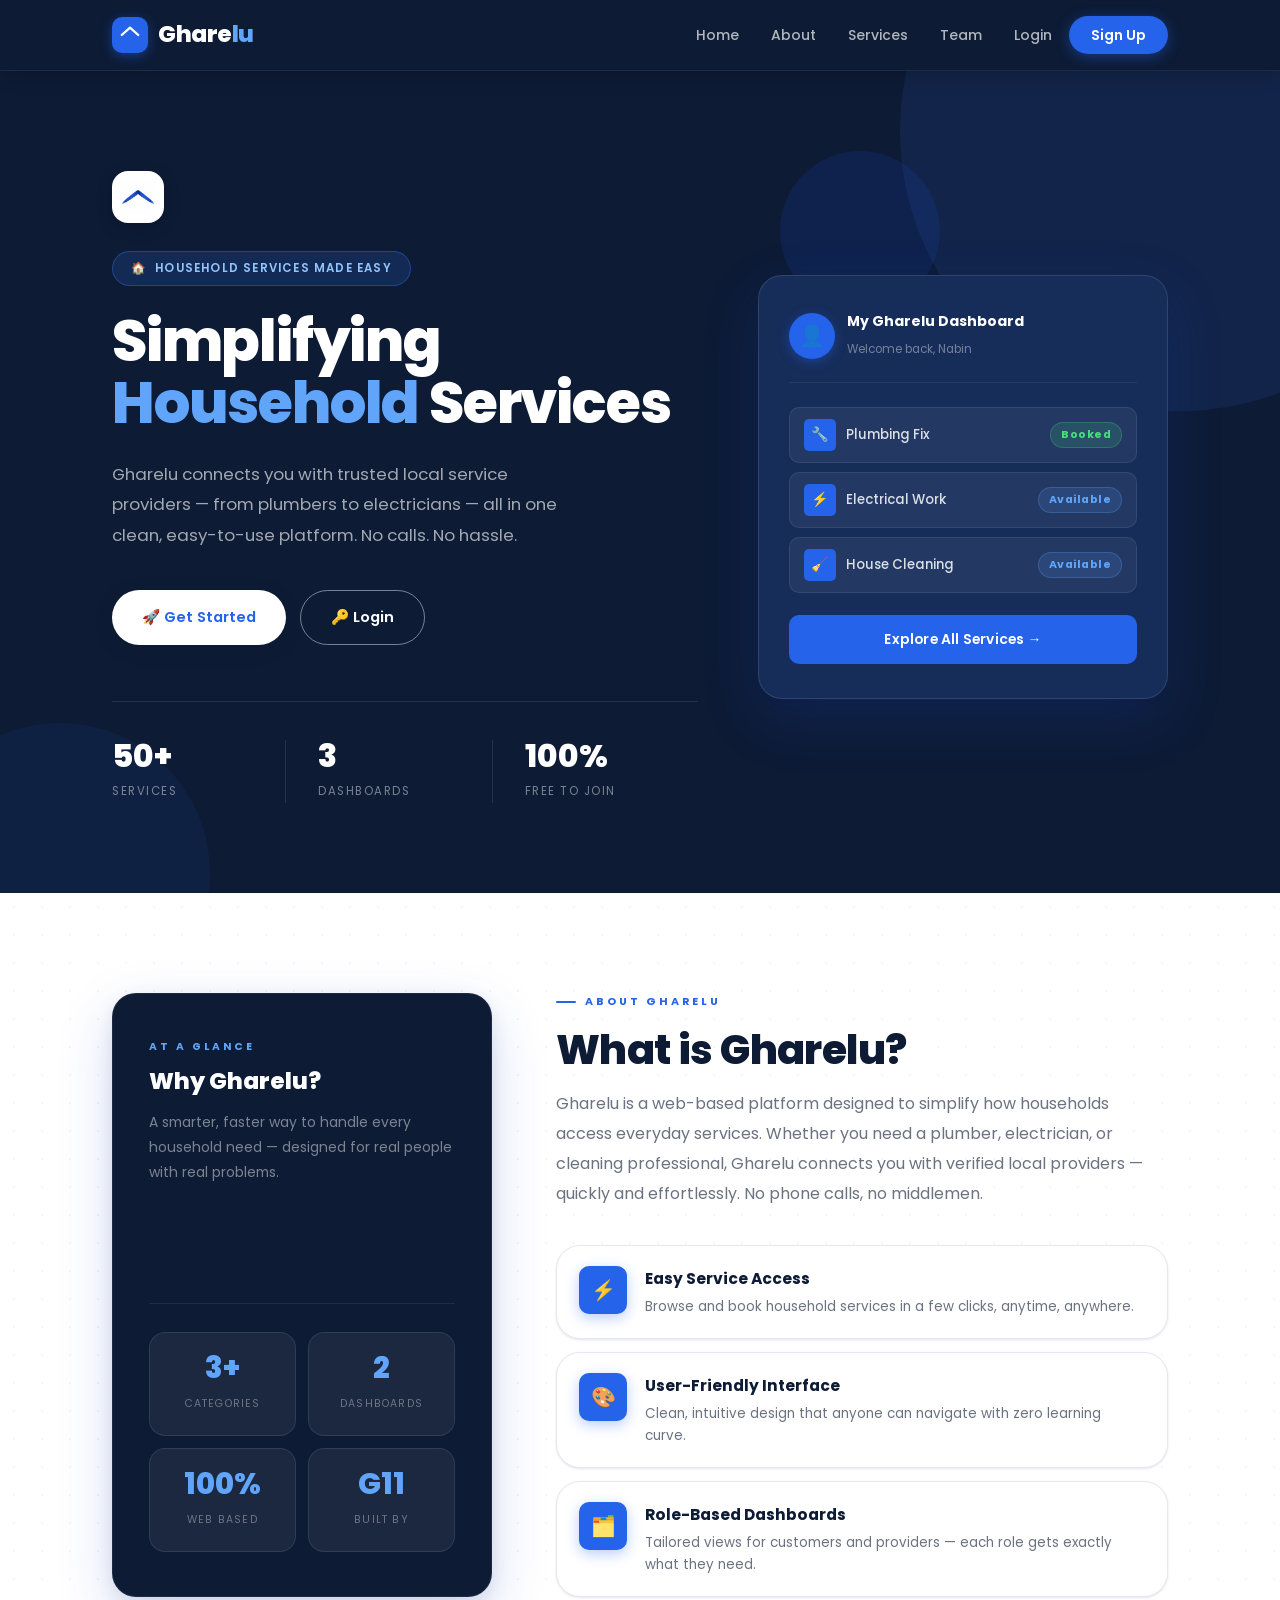
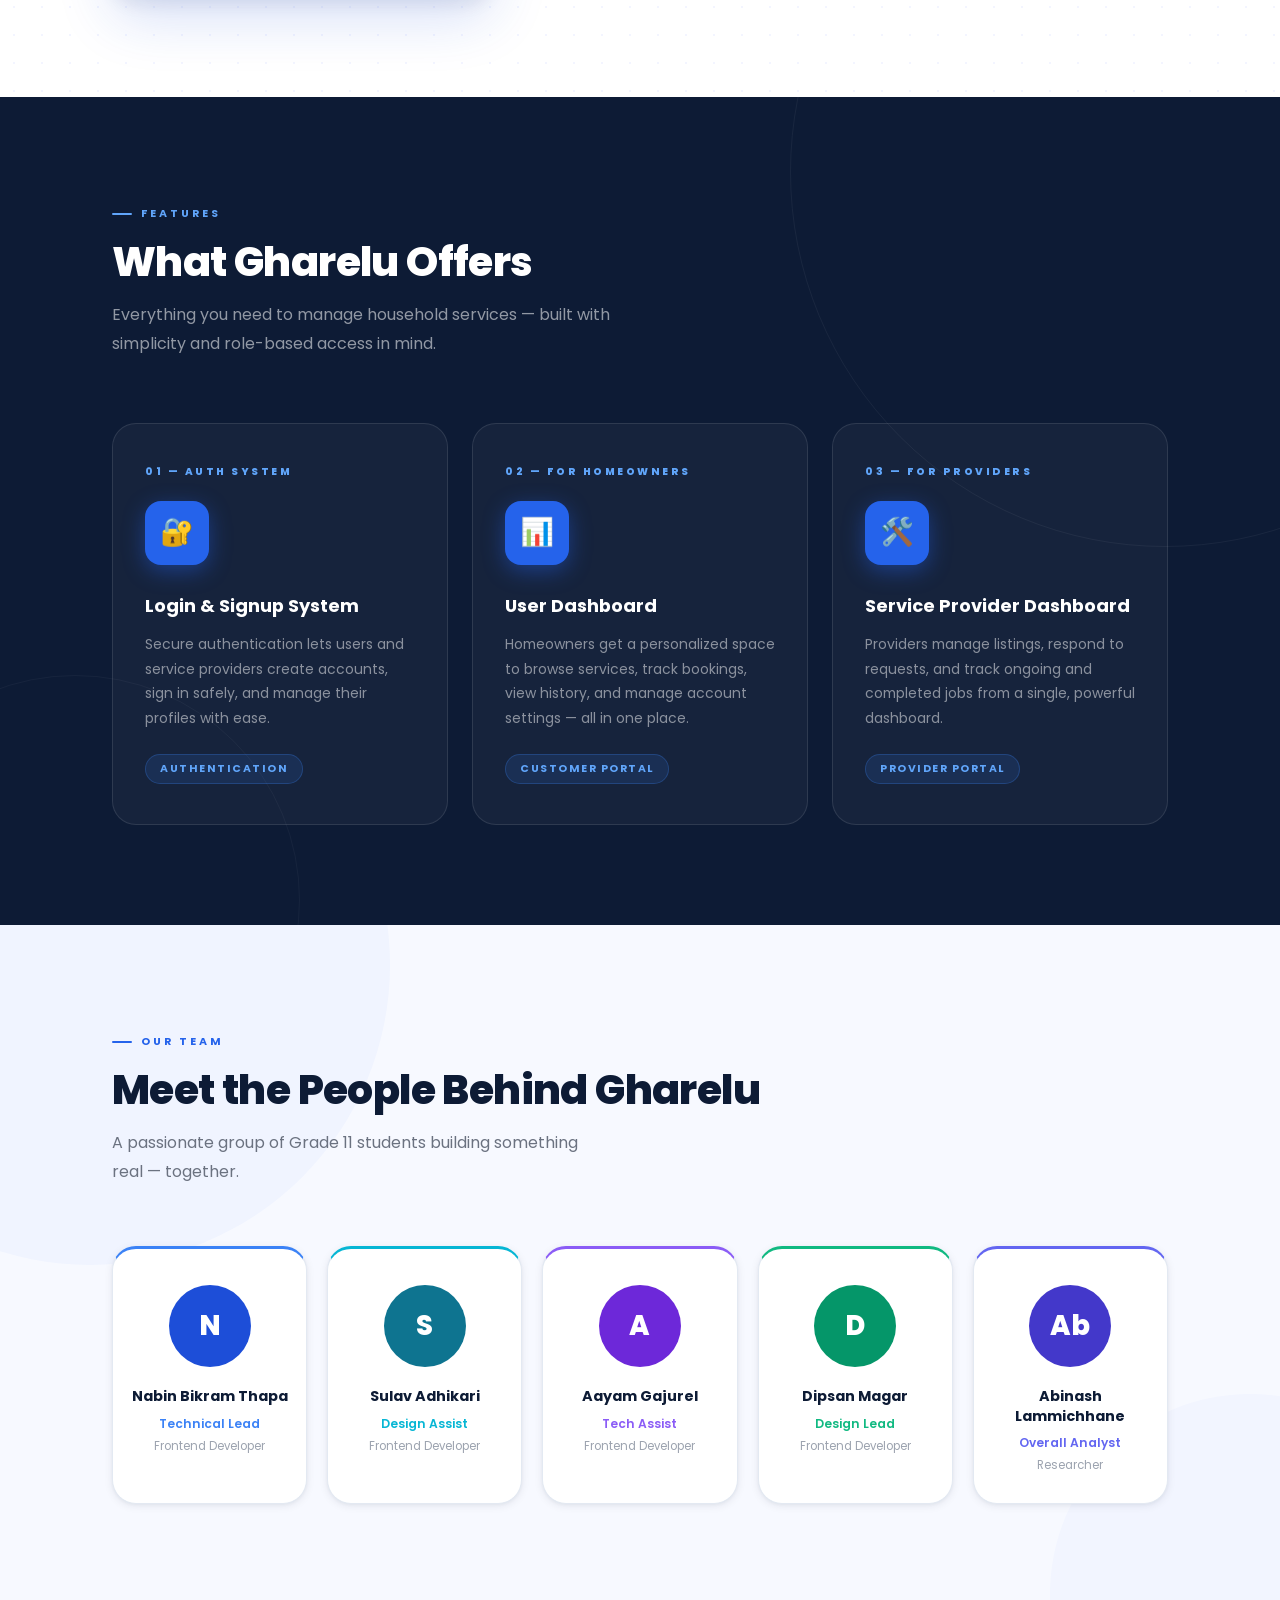
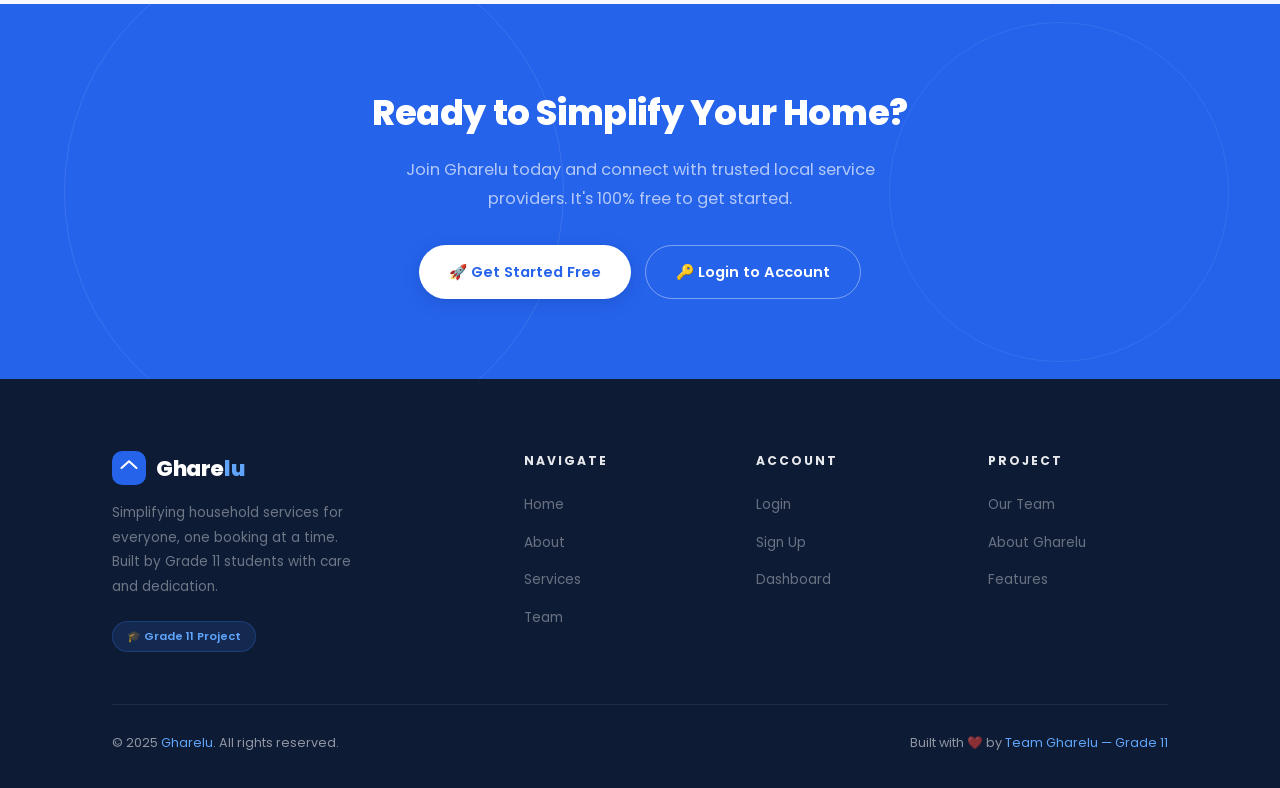
==== commit 793fad65: "Add login, signup, dashboard, bookings, profile pages + style overhaul" ====
--- a/index.html
+++ b/index.html
@@ -49,7 +49,8 @@
                 <li><a href="#about">About</a></li>
                 <li><a href="#services">Services</a></li>
                 <li><a href="#team">Team</a></li>
-                <li><a href="login.html" class="nav-cta">Login</a></li>
+                <li><a href="login.html">Login</a></li>
+                <li><a href="signup.html" class="nav-cta">Sign Up</a></li>
             </ul>
         </nav>
     </header>
@@ -99,7 +100,7 @@
                         </p>
 
                         <div class="hero-cta fu d4">
-                            <a href="#about" class="btn btn-white">🚀 Get Started</a>
+                            <a href="login.html" class="btn btn-white">🚀 Get Started</a>
                             <a href="login.html" class="btn btn-ghost">🔑 Login</a>
                         </div>
 
@@ -352,7 +353,7 @@
                 It's 100% free to get started.
             </p>
             <div class="cta-btns">
-                <a href="#" class="btn btn-white">🚀 Get Started Free</a>
+                <a href="login.html" class="btn btn-white">🚀 Get Started Free</a>
                 <a href="login.html" class="btn btn-ghost-w">🔑 Login to Account</a>
             </div>
         </div>
@@ -398,9 +399,8 @@
                     <h4>Account</h4>
                     <ul>
                         <li><a href="login.html">Login</a></li>
-                        <li><a href="login.html">Sign Up</a></li>
-                        <li><a href="#services">User Dashboard</a></li>
-                        <li><a href="#services">Provider Dashboard</a></li>
+                        <li><a href="signup.html">Sign Up</a></li>
+                        <li><a href="dashboard.html">Dashboard</a></li>
                     </ul>
                 </div>
 
--- a/style.css
+++ b/style.css
@@ -847,3 +847,833 @@
   .btn                 { width: 100%; justify-content: center; }
   .cta-btns            { flex-direction: column; align-items: center; }
 }
+
+/* ═══════════════════════════════════════════════════════
+   AUTH PAGES (login.html & signup.html)
+═══════════════════════════════════════════════════════ */
+.auth-body {
+  background: var(--navy);
+  min-height: 100vh;
+  display: flex;
+  flex-direction: column;
+}
+
+.auth-main {
+  flex: 1;
+  display: flex;
+  align-items: center;
+  justify-content: center;
+  padding: 40px 20px;
+  position: relative;
+  overflow: hidden;
+}
+.auth-main--signup { padding: 24px 20px; }
+
+/* Blobs */
+.auth-blob { position: absolute; border-radius: 50%; pointer-events: none; }
+.ab1 { width: 480px; height: 480px; background: var(--blue-deep); opacity: .5; top: -200px; right: -180px; }
+.ab2 { width: 280px; height: 280px; background: var(--blue-deep); opacity: .3; bottom: -120px; left: -80px; }
+
+/* Card */
+.auth-card {
+  background: var(--blue-deep);
+  border: 1px solid rgba(255,255,255,.1);
+  border-radius: var(--r-lg);
+  padding: 44px 40px 40px;
+  width: 100%;
+  max-width: 460px;
+  box-shadow: var(--sh-xl);
+  position: relative;
+  z-index: 1;
+}
+
+/* Logo inside card */
+.auth-logo-wrap {
+  display: flex;
+  align-items: center;
+  gap: 12px;
+  margin-bottom: 32px;
+}
+.auth-logo-icon {
+  width: 44px; height: 44px;
+  border-radius: var(--r-sm);
+  background: var(--blue-mid);
+  display: flex; align-items: center; justify-content: center;
+  flex-shrink: 0;
+  box-shadow: 0 4px 16px rgba(37,99,235,.45);
+}
+.auth-logo-icon svg {
+  width: 24px; height: 24px;
+  fill: none; stroke: var(--white);
+  stroke-width: 2.5; stroke-linecap: round; stroke-linejoin: round;
+}
+.auth-logo-text { display: flex; flex-direction: column; }
+.auth-brand {
+  font-size: 1.3rem; font-weight: 800;
+  color: var(--white); letter-spacing: -0.4px; line-height: 1;
+}
+.auth-brand em { font-style: normal; color: var(--blue-pale); }
+.auth-tagline { font-size: 0.65rem; color: rgba(255,255,255,.35); letter-spacing: 1px; margin-top: 3px; }
+
+.auth-title { font-size: 1.55rem; font-weight: 800; color: var(--white); margin-bottom: 6px; letter-spacing: -0.4px; }
+.auth-sub   { font-size: 0.85rem; color: rgba(255,255,255,.4); margin-bottom: 30px; }
+
+/* Form elements */
+.auth-form { display: flex; flex-direction: column; gap: 18px; }
+
+.form-group { display: flex; flex-direction: column; gap: 7px; }
+.form-label {
+  font-size: 0.8rem; font-weight: 600;
+  color: rgba(255,255,255,.7); letter-spacing: 0.3px;
+}
+
+.input-wrap {
+  position: relative;
+  display: flex; align-items: center;
+}
+.input-icon {
+  position: absolute; left: 14px;
+  font-size: 0.95rem; pointer-events: none; z-index: 1;
+}
+.form-input {
+  width: 100%;
+  background: rgba(255,255,255,.06);
+  border: 1.5px solid rgba(255,255,255,.12);
+  border-radius: var(--r-sm);
+  color: var(--white);
+  font-family: 'Poppins', sans-serif;
+  font-size: 0.88rem;
+  padding: 13px 14px 13px 42px;
+  outline: none;
+  transition: border-color var(--fast) var(--ease), background var(--fast) var(--ease), box-shadow var(--fast) var(--ease);
+}
+.form-input::placeholder { color: rgba(255,255,255,.25); }
+.form-input:focus {
+  border-color: var(--blue-lite);
+  background: rgba(255,255,255,.09);
+  box-shadow: 0 0 0 3px rgba(59,130,246,.2);
+}
+.form-input:invalid:not(:placeholder-shown) { border-color: #f87171; }
+
+/* Password show/hide — CSS only checkbox hack */
+.pw-wrap { position: relative; }
+
+/* Hide the checkbox visually but keep it functional */
+.pw-checkbox {
+  position: absolute;
+  opacity: 0; width: 0; height: 0;
+  pointer-events: none;
+}
+
+/* The pw-field (type=password) has padding-right for the toggle icon */
+.pw-wrap .pw-field { padding-right: 46px; }
+
+/* Toggle label (the clickable eye) */
+.pw-toggle-label {
+  position: absolute; right: 14px;
+  cursor: pointer; z-index: 2;
+  display: flex; align-items: center;
+  font-size: 1rem;
+  user-select: none;
+}
+
+/* Show/hide the eye icons */
+.pw-eye-hide { display: none; }
+.pw-checkbox:checked ~ .pw-field { -webkit-text-security: none; letter-spacing: 0; }
+.pw-checkbox:checked ~ .pw-toggle-label .pw-eye-show { display: none; }
+.pw-checkbox:checked ~ .pw-toggle-label .pw-eye-hide { display: inline; }
+
+/* Row with checkbox + forgot link */
+.form-row-between {
+  display: flex; align-items: center; justify-content: space-between; flex-wrap: wrap; gap: 8px;
+}
+.link-muted { font-size: 0.8rem; color: var(--blue-pale); transition: color var(--fast) var(--ease); }
+.link-muted:hover { color: var(--white); }
+
+/* Custom checkbox */
+.checkbox-label {
+  display: inline-flex; align-items: flex-start; gap: 10px;
+  cursor: pointer; font-size: 0.82rem; color: rgba(255,255,255,.55);
+}
+.checkbox-label input[type="checkbox"] { position: absolute; opacity: 0; width: 0; height: 0; }
+.checkbox-custom {
+  width: 18px; height: 18px; border-radius: 5px; flex-shrink: 0; margin-top: 1px;
+  border: 1.5px solid rgba(255,255,255,.25);
+  background: rgba(255,255,255,.06);
+  display: flex; align-items: center; justify-content: center;
+  transition: background var(--fast) var(--ease), border-color var(--fast) var(--ease);
+}
+.checkbox-label input[type="checkbox"]:checked + .checkbox-custom {
+  background: var(--blue-mid); border-color: var(--blue-mid);
+}
+.checkbox-label input[type="checkbox"]:checked + .checkbox-custom::after {
+  content: '✓'; font-size: 0.7rem; color: var(--white); font-weight: 700;
+}
+
+.inline-link { color: var(--blue-pale); text-decoration: underline; }
+.inline-link:hover { color: var(--white); }
+
+/* Submit button */
+.auth-btn {
+  margin-top: 4px;
+  width: 100%; padding: 14px;
+  background: var(--blue-mid); color: var(--white);
+  font-family: 'Poppins', sans-serif; font-size: 0.95rem; font-weight: 700;
+  border: none; border-radius: var(--r-sm);
+  cursor: pointer; letter-spacing: 0.3px;
+  box-shadow: 0 4px 18px rgba(37,99,235,.38);
+  transition: background var(--fast) var(--ease), box-shadow var(--fast) var(--ease), transform var(--fast) var(--ease);
+}
+.auth-btn:hover { background: var(--blue); box-shadow: 0 6px 24px rgba(37,99,235,.5); transform: translateY(-2px); }
+.auth-btn:active { transform: translateY(0); }
+
+.auth-switch { text-align: center; margin-top: 22px; font-size: 0.83rem; color: rgba(255,255,255,.38); }
+.auth-switch-link { color: var(--blue-pale); font-weight: 600; transition: color var(--fast) var(--ease); }
+.auth-switch-link:hover { color: var(--white); }
+
+@media (max-width: 520px) {
+  .auth-card { padding: 32px 22px 28px; }
+  .auth-title { font-size: 1.35rem; }
+}
+
+/* ═══════════════════════════════════════════════════════
+   DASHBOARD (dashboard.html)
+═══════════════════════════════════════════════════════ */
+
+/* ── Layout shell ──────────────────────────────────── */
+.db-body {
+  background: #f0f4ff;
+  min-height: 100vh;
+  display: flex;
+  overflow-x: hidden;
+  font-family: 'Poppins', sans-serif;
+}
+
+/* ── Sidebar ────────────────────────────────────────── */
+.db-sidebar {
+  width: 240px;
+  flex-shrink: 0;
+  background: var(--navy);
+  min-height: 100vh;
+  position: fixed;
+  top: 0; left: 0;
+  display: flex;
+  flex-direction: column;
+  padding: 28px 16px;
+  border-right: 1px solid rgba(255,255,255,.07);
+  z-index: 200;
+}
+
+.sb-logo {
+  display: flex; align-items: center; gap: 10px;
+  margin-bottom: 40px; padding: 0 8px;
+}
+
+.sb-nav { flex: 1; display: flex; flex-direction: column; gap: 4px; }
+
+.sb-item { border-radius: var(--r-sm); }
+.sb-link {
+  display: flex; align-items: center; gap: 12px;
+  padding: 12px 14px;
+  border-radius: var(--r-sm);
+  color: rgba(255,255,255,.5);
+  font-size: 0.88rem; font-weight: 500;
+  transition: background var(--fast) var(--ease), color var(--fast) var(--ease);
+}
+.sb-link:hover { background: rgba(255,255,255,.08); color: var(--white); }
+.sb-active .sb-link { background: var(--blue-mid); color: var(--white); box-shadow: 0 4px 14px rgba(37,99,235,.35); }
+.sb-icon { font-size: 1.1rem; }
+.sb-label { font-size: 0.88rem; }
+
+.sb-footer { margin-top: auto; padding-top: 20px; border-top: 1px solid rgba(255,255,255,.07); }
+.sb-logout {
+  display: flex; align-items: center; gap: 12px;
+  padding: 11px 14px; border-radius: var(--r-sm);
+  color: rgba(255,255,255,.4); font-size: 0.87rem; font-weight: 500;
+  transition: background var(--fast) var(--ease), color var(--fast) var(--ease);
+}
+.sb-logout:hover { background: rgba(239,68,68,.12); color: #f87171; }
+
+/* ── Content area ───────────────────────────────────── */
+.db-content {
+  margin-left: 240px;
+  flex: 1;
+  display: flex;
+  flex-direction: column;
+  min-height: 100vh;
+  min-width: 0;
+  overflow-x: hidden;
+}
+
+/* ── Top bar ─────────────────────────────────────────── */
+.db-topbar {
+  position: sticky; top: 0; z-index: 100;
+  background: var(--white);
+  border-bottom: 1px solid #e2e8f4;
+  padding: 0 28px;
+  height: 68px;
+  display: flex; align-items: center; justify-content: space-between;
+  box-shadow: 0 2px 12px rgba(13,27,53,.07);
+}
+
+.db-topbar-left { display: flex; align-items: center; gap: 14px; }
+/* Mobile brand — hidden on desktop, shown on mobile */
+.db-mobile-brand { display: none; align-items: center; gap: 8px; }
+/* Make logo word dark in topbar context */
+.db-mobile-brand .nav-logo-word { color: var(--tx-h); font-size: 1.2rem; }
+.db-mobile-brand .nav-logo-word em { color: var(--blue-mid); }
+.db-page-title { font-size: 1.1rem; font-weight: 700; color: var(--tx-h); }
+
+/* Small variant of the logo icon (used in mobile topbar brand) */
+.nav-logo-icon.sm { width: 28px; height: 28px; border-radius: 7px; box-shadow: none; }
+.nav-logo-icon.sm svg { width: 16px; height: 16px; }
+
+.db-topbar-right { display: flex; align-items: center; gap: 18px; }
+
+/* Notification bell */
+.db-notif { position: relative; cursor: pointer; }
+.notif-bell { font-size: 1.3rem; line-height: 1; }
+.notif-badge {
+  position: absolute; top: -4px; right: -6px;
+  width: 18px; height: 18px; border-radius: 50%;
+  background: #ef4444; color: var(--white);
+  font-size: 0.6rem; font-weight: 700;
+  display: flex; align-items: center; justify-content: center;
+  border: 2px solid var(--white);
+}
+
+/* User info */
+.db-user { display: flex; align-items: center; gap: 10px; }
+.db-avatar {
+  width: 40px; height: 40px; border-radius: 50%;
+  background: var(--blue-mid); color: var(--white);
+  display: flex; align-items: center; justify-content: center;
+  font-size: 1rem; font-weight: 700;
+  box-shadow: 0 3px 10px rgba(37,99,235,.3);
+  flex-shrink: 0;
+}
+.db-user-info { display: flex; flex-direction: column; }
+.db-welcome { font-size: 0.7rem; color: var(--tx-xm); }
+.db-username { font-size: 0.88rem; font-weight: 700; color: var(--tx-h); line-height: 1; }
+
+/* Zero out global section padding inside dashboard layout */
+.db-inner section { padding: 0; }
+
+/* ── Inner scroll area ───────────────────────────────── */
+.db-inner { padding: 20px 24px 36px; display: flex; flex-direction: column; gap: 16px; flex: 1; }
+
+/* ── Greeting banner ─────────────────────────────────── */
+.db-greeting {
+  display: flex; align-items: center; justify-content: space-between; flex-wrap: wrap; gap: 10px;
+  background: var(--white);
+  border: 1px solid #e8ecf4;
+  border-radius: 10px;
+  padding: 14px 18px;
+}
+.db-greet-title { font-size: 1.05rem; font-weight: 700; color: var(--tx-h); margin-bottom: 2px; }
+.db-greet-sub   { font-size: 0.78rem; color: var(--tx-m); }
+.db-greet-badge {
+  display: inline-flex; align-items: center; gap: 6px;
+  background: #f0f4ff; color: var(--blue-mid);
+  border: 1px solid #dde6ff; border-radius: var(--pill);
+  padding: 5px 14px; font-size: 0.75rem; font-weight: 600; white-space: nowrap;
+}
+
+/* ── Flex spacer (pins Book Now to bottom of worker card) ── */
+.wc-spacer { flex: 1; }
+
+/* ── Common section title ─────────────────────────────── */
+.db-section-title {
+  font-size: 0.82rem; font-weight: 700; color: var(--tx-m);
+  margin-bottom: 10px; letter-spacing: 0.6px; text-transform: uppercase;
+}
+
+/* ── Search & filter ─────────────────────────────────── */
+.db-search-section { display: flex; align-items: center; gap: 10px; flex-wrap: wrap; }
+.db-search-wrap {
+  position: relative; flex: 1; min-width: 200px;
+}
+.search-icon { position: absolute; left: 11px; font-size: 0.9rem; pointer-events: none; top: 50%; transform: translateY(-50%); }
+.db-search-input {
+  width: 100%;
+  background: var(--white);
+  border: 1px solid #e2e8f0;
+  border-radius: 8px;
+  font-family: 'Poppins', sans-serif;
+  font-size: 0.84rem; color: var(--tx-h);
+  padding: 9px 12px 9px 36px;
+  outline: none;
+  transition: border-color var(--fast) var(--ease), box-shadow var(--fast) var(--ease);
+}
+.db-search-input::placeholder { color: var(--tx-xm); }
+.db-search-input:focus { border-color: var(--blue-lite); box-shadow: 0 0 0 2px rgba(59,130,246,.12); }
+
+.db-filters { display: flex; gap: 6px; flex-wrap: wrap; }
+.filter-pill {
+  padding: 7px 14px; border-radius: 8px;
+  font-size: 0.78rem; font-weight: 600;
+  background: var(--white); color: var(--tx-m);
+  border: 1px solid #e2e8f0;
+  transition: background var(--fast) var(--ease), color var(--fast) var(--ease), border-color var(--fast) var(--ease);
+  white-space: nowrap;
+}
+.filter-pill:hover { background: #f0f4ff; color: var(--blue-mid); border-color: #c7d7ff; }
+.filter-active { background: var(--navy) !important; color: var(--white) !important; border-color: var(--navy) !important; }
+
+/* ── Category bar ────────────────────────────────────── */
+.cat-scroll {
+  display: flex; gap: 14px;
+  overflow-x: auto; padding-bottom: 6px;
+  scrollbar-width: none;
+}
+.cat-scroll::-webkit-scrollbar { display: none; }
+
+.cat-card {
+  flex-shrink: 0;
+  display: flex; flex-direction: column; align-items: center; gap: 6px;
+  background: var(--white);
+  border: 1px solid #e2e8f0;
+  border-radius: 10px;
+  padding: 14px 18px;
+  width: 96px;
+  cursor: pointer;
+  transition: background var(--fast) var(--ease), border-color var(--fast) var(--ease);
+}
+.cat-card:hover {
+  background: #f0f4ff; border-color: #c7d7ff;
+}
+.cat-emoji { font-size: 1.4rem; line-height: 1; }
+.cat-label {
+  font-size: 0.68rem; font-weight: 600; color: var(--tx-m); text-align: center;
+}
+
+/* ── Workers grid ────────────────────────────────────── */
+.workers-grid {
+  display: grid;
+  grid-template-columns: repeat(3, 1fr);
+  gap: 12px;
+}
+
+.worker-card {
+  background: var(--white);
+  border: 1px solid #e2e8f0;
+  border-radius: 10px;
+  padding: 16px;
+  display: flex; flex-direction: column; align-items: flex-start;
+  gap: 8px;
+  min-height: 240px;
+  transition: border-color var(--fast) var(--ease), box-shadow var(--fast) var(--ease);
+}
+.worker-card:hover { border-color: #c7d7ff; box-shadow: 0 2px 12px rgba(37,99,235,.1); }
+
+.wc-top { width: 100%; display: flex; align-items: center; justify-content: space-between; }
+.wc-avatar {
+  width: 40px; height: 40px; border-radius: 50%;
+  background: var(--blue-mid); color: var(--white);
+  display: flex; align-items: center; justify-content: center;
+  font-size: 1rem; font-weight: 700;
+}
+.av2 { background: #0e7490; box-shadow: 0 4px 12px rgba(14,116,144,.28); }
+.av3 { background: #059669; box-shadow: 0 4px 12px rgba(5,150,105,.28); }
+.av4 { background: #7c3aed; box-shadow: 0 4px 12px rgba(124,58,237,.28); }
+.av5 { background: #d97706; box-shadow: 0 4px 12px rgba(217,119,6,.28); }
+.av6 { background: #dc2626; box-shadow: 0 4px 12px rgba(220,38,38,.28); }
+
+.wc-avail { font-size: 0.72rem; font-weight: 700; border-radius: var(--pill); padding: 4px 11px; }
+.avail-green { background: #dcfce7; color: #15803d; }
+.avail-gray  { background: #f3f4f6; color: #6b7280; }
+
+.wc-name { font-size: 0.97rem; font-weight: 700; color: var(--tx-h); }
+.wc-badge {
+  font-size: 0.72rem; font-weight: 600;
+  background: #eff6ff; color: var(--blue-mid);
+  border: 1px solid #bfdbfe; border-radius: var(--pill);
+  padding: 4px 12px;
+}
+
+/* CSS-only stars */
+.wc-stars { display: flex; gap: 2px; }
+.star { font-size: 0.95rem; color: #d1d5db; }
+.star.filled { color: #f59e0b; }
+
+.wc-price { font-size: 1rem; font-weight: 700; color: var(--tx-h); }
+.wc-price span { font-size: 0.75rem; font-weight: 400; color: var(--tx-m); }
+
+.wc-book-btn {
+  width: 100%; text-align: center;
+  padding: 8px 12px; border-radius: 7px;
+  background: var(--navy); color: var(--white);
+  font-size: 0.78rem; font-weight: 600;
+  transition: background var(--fast) var(--ease);
+  margin-top: auto;
+}
+.wc-book-btn:hover { background: var(--blue-mid); }
+
+/* ── Bookings list ───────────────────────────────────── */
+.bookings-list { display: flex; flex-direction: column; gap: 12px; }
+
+.booking-entry {
+  background: var(--white);
+  border: 1px solid #e2e8f0;
+  border-radius: 10px;
+  padding: 14px 18px;
+  display: flex; align-items: center; justify-content: space-between; gap: 14px;
+  transition: border-color var(--fast) var(--ease);
+}
+.booking-entry:hover { border-color: #c7d7ff; }
+
+.booking-left { display: flex; align-items: center; gap: 14px; }
+.booking-avatar {
+  width: 46px; height: 46px; border-radius: 50%; flex-shrink: 0;
+  background: var(--blue-mid); color: var(--white);
+  display: flex; align-items: center; justify-content: center;
+  font-size: 1.1rem; font-weight: 700;
+}
+.ba2 { background: #059669; }
+.ba3 { background: #7c3aed; }
+
+.booking-info { display: flex; flex-direction: column; gap: 3px; }
+.booking-name { font-size: 0.92rem; font-weight: 700; color: var(--tx-h); }
+.booking-service { font-size: 0.8rem; color: var(--tx-m); }
+.booking-datetime { font-size: 0.75rem; color: var(--tx-xm); }
+
+.booking-status {
+  font-size: 0.75rem; font-weight: 700; letter-spacing: 0.5px;
+  border-radius: var(--pill); padding: 6px 16px; white-space: nowrap; flex-shrink: 0;
+}
+.status-pending   { background: #fef9c3; color: #92400e; border: 1px solid #fde68a; }
+.status-confirmed { background: #dbeafe; color: #1e40af; border: 1px solid #bfdbfe; }
+.status-completed { background: #dcfce7; color: #15803d; border: 1px solid #bbf7d0; }
+
+/* ── Bottom nav (Mobile) ─────────────────────────────── */
+.db-bottom-nav {
+  display: none;
+  position: fixed; bottom: 0; left: 0; right: 0; z-index: 300;
+  background: var(--navy);
+  border-top: 1px solid rgba(255,255,255,.1);
+  height: 64px;
+  padding: 0 8px;
+  justify-content: space-around; align-items: center;
+}
+
+.bn-item {
+  display: flex; flex-direction: column; align-items: center; gap: 3px;
+  color: rgba(255,255,255,.42);
+  font-size: 0.62rem; font-weight: 600;
+  text-transform: uppercase; letter-spacing: 0.5px;
+  padding: 8px 16px; border-radius: var(--r-sm);
+  transition: color var(--fast) var(--ease), background var(--fast) var(--ease);
+}
+.bn-item:hover { color: var(--white); background: rgba(255,255,255,.06); }
+.bn-active { color: var(--blue-pale) !important; }
+.bn-icon { font-size: 1.3rem; }
+.bn-label { line-height: 1; }
+
+/* ── Dashboard responsive ────────────────────────────── */
+@media (max-width: 1100px) {
+  .workers-grid { grid-template-columns: repeat(2, 1fr); }
+}
+
+@media (max-width: 768px) {
+  /* Hide sidebar, show bottom nav */
+  .db-sidebar { display: none; }
+  .db-content { margin-left: 0; padding-bottom: 64px; }
+  .db-bottom-nav { display: flex; }
+
+  /* Show mobile brand in topbar */
+  .db-mobile-brand { display: flex; }
+  .db-page-title { display: none; }
+
+  .db-topbar { padding: 0 16px; }
+  .db-inner { padding: 16px; gap: 12px; }
+
+  .workers-grid { grid-template-columns: repeat(2, 1fr); gap: 14px; }
+}
+
+@media (max-width: 520px) {
+  .workers-grid { grid-template-columns: 1fr; }
+  .db-search-section { flex-direction: column; align-items: stretch; }
+  .db-filters { flex-wrap: nowrap; overflow-x: auto; padding-bottom: 4px; }
+  .booking-entry { flex-direction: column; align-items: flex-start; }
+  .db-user-info { display: none; }
+}
+
+/* ═══════════════════════════════════════════════════════
+   PAGE HERO (bookings / profile shared)
+═══════════════════════════════════════════════════════ */
+.page-hero {
+  display: flex; align-items: center; justify-content: space-between;
+  flex-wrap: wrap; gap: 12px;
+  background: var(--white); border: 1px solid #e2e8f0;
+  border-radius: 10px; padding: 14px 18px;
+}
+.page-hero-title { font-size: 1.05rem; font-weight: 800; color: var(--tx-h); margin-bottom: 2px; }
+.page-hero-sub   { font-size: 0.78rem; color: var(--tx-m); }
+
+/* ═══════════════════════════════════════════════════════
+   BOOKINGS PAGE
+═══════════════════════════════════════════════════════ */
+.bk-summary-row { display: flex; gap: 8px; flex-wrap: wrap; }
+.bk-summary-chip {
+  display: inline-flex; align-items: center; gap: 6px;
+  background: var(--chip-bg); color: var(--chip-c);
+  border: 1px solid color-mix(in srgb, var(--chip-c) 30%, transparent);
+  border-radius: 6px; padding: 4px 12px; font-size: 0.72rem; font-weight: 700;
+}
+
+.bk-tabs {
+  display: flex; gap: 2px;
+  background: #f4f6fb; border: 1px solid #e2e8f0;
+  border-radius: 8px; padding: 4px;
+}
+.bk-tab {
+  flex: 1; text-align: center;
+  padding: 7px 12px; border-radius: 6px;
+  font-size: 0.78rem; font-weight: 600; color: var(--tx-m);
+  transition: background var(--fast) var(--ease), color var(--fast) var(--ease);
+  white-space: nowrap;
+}
+.bk-tab:hover { color: var(--tx-h); background: var(--white); }
+.bk-tab-active {
+  background: var(--white) !important; color: var(--tx-h) !important;
+  box-shadow: 0 1px 4px rgba(0,0,0,.08);
+}
+
+.bk-list { display: flex; flex-direction: column; gap: 8px; }
+
+.bk-card {
+  background: var(--white); border: 1px solid #e2e8f0;
+  border-radius: 10px; padding: 14px 18px;
+  display: flex; align-items: center; justify-content: space-between; gap: 14px;
+  transition: border-color var(--fast) var(--ease);
+}
+.bk-card:hover { border-color: #c7d7ff; }
+
+.bk-card-left { display: flex; align-items: center; gap: 12px; flex: 1; min-width: 0; }
+.bk-avatar {
+  width: 42px; height: 42px; border-radius: 50%; flex-shrink: 0;
+  color: var(--white); display: flex; align-items: center; justify-content: center;
+  font-size: 1rem; font-weight: 700;
+}
+.bk-info { min-width: 0; }
+.bk-worker-name { font-size: 0.88rem; font-weight: 700; color: var(--tx-h); margin-bottom: 3px; }
+.bk-service-badge {
+  display: inline-flex; align-items: center;
+  font-size: 0.68rem; font-weight: 600;
+  background: #f0f4ff; color: var(--blue-mid);
+  border: 1px solid #dde6ff; border-radius: 5px;
+  padding: 2px 8px; margin-bottom: 5px;
+}
+.bk-meta { display: flex; gap: 10px; flex-wrap: wrap; }
+.bk-meta span { font-size: 0.7rem; color: var(--tx-m); }
+
+.bk-card-right {
+  display: flex; flex-direction: column; align-items: flex-end; gap: 5px; flex-shrink: 0;
+}
+.bk-price-label { font-size: 0.64rem; color: var(--tx-xm); text-transform: uppercase; letter-spacing: 0.5px; }
+.bk-price { font-size: 0.97rem; font-weight: 800; color: var(--tx-h); }
+
+.bk-actions { display: flex; gap: 6px; margin-top: 2px; }
+.bk-btn {
+  padding: 5px 12px; border-radius: 6px;
+  font-size: 0.7rem; font-weight: 600;
+  transition: background var(--fast) var(--ease);
+}
+.bk-btn-cancel { background: #fff0f0; color: #dc2626; border: 1px solid #fecaca; }
+.bk-btn-cancel:hover { background: #fecaca; }
+.bk-btn-review { background: #fef9c3; color: #92400e; border: 1px solid #fde68a; }
+.bk-btn-review:hover { background: #fde68a; }
+
+@media (max-width: 600px) {
+  .bk-card { flex-direction: column; align-items: flex-start; }
+  .bk-card-right { align-items: flex-start; flex-direction: row; flex-wrap: wrap; }
+  .bk-tabs { flex-wrap: wrap; }
+}
+
+/* ═══════════════════════════════════════════════════════
+   PROFILE PAGE
+═══════════════════════════════════════════════════════ */
+.pf-hero {
+  background: var(--white); border: 1px solid #e2e8f0;
+  border-radius: 12px; overflow: hidden;
+}
+.pf-cover {
+  height: 84px;
+  background: linear-gradient(120deg, var(--navy) 0%, var(--blue-mid) 100%);
+  position: relative; overflow: hidden;
+}
+.pf-cover-pattern {
+  position: absolute; inset: 0;
+  background-image: radial-gradient(circle, rgba(255,255,255,.07) 1px, transparent 1px);
+  background-size: 18px 18px;
+}
+
+.pf-hero-body {
+  display: flex; align-items: flex-end; gap: 14px; flex-wrap: wrap;
+  padding: 0 20px 14px; margin-top: -26px; position: relative;
+}
+.pf-avatar-wrap { position: relative; flex-shrink: 0; }
+.pf-avatar {
+  width: 68px; height: 68px; border-radius: 50%;
+  background: var(--blue-mid); color: var(--white);
+  display: flex; align-items: center; justify-content: center;
+  font-size: 1.7rem; font-weight: 800;
+  border: 3px solid var(--white);
+  box-shadow: 0 4px 14px rgba(37,99,235,.22);
+}
+.pf-avatar-badge {
+  position: absolute; bottom: 2px; right: 2px;
+  width: 18px; height: 18px; border-radius: 50%;
+  background: #16a34a; color: var(--white);
+  font-size: 0.58rem; font-weight: 700;
+  display: flex; align-items: center; justify-content: center;
+  border: 2px solid var(--white);
+}
+
+.pf-hero-info { flex: 1; padding-top: 28px; }
+.pf-name  { font-size: 1rem; font-weight: 800; color: var(--tx-h); margin-bottom: 2px; }
+.pf-email { font-size: 0.75rem; color: var(--tx-m); margin-bottom: 7px; }
+.pf-meta-row { display: flex; gap: 6px; flex-wrap: wrap; }
+.pf-meta-chip {
+  display: inline-flex; align-items: center; gap: 4px;
+  font-size: 0.66rem; font-weight: 600; color: var(--tx-m);
+  background: #f4f6fb; border: 1px solid #e2e8f0; border-radius: 5px; padding: 2px 7px;
+}
+.pf-chip-verified { color: #15803d; background: #dcfce7; border-color: #bbf7d0; }
+
+.pf-hero-actions { padding-top: 28px; }
+.pf-edit-btn {
+  display: inline-flex; align-items: center; gap: 6px;
+  padding: 6px 14px; border-radius: 7px;
+  background: var(--white); color: var(--tx-h);
+  border: 1px solid #e2e8f0; font-size: 0.76rem; font-weight: 600;
+  cursor: pointer;
+  transition: border-color var(--fast) var(--ease), background var(--fast) var(--ease);
+}
+.pf-edit-btn:hover { border-color: #c7d7ff; background: #f0f4ff; }
+
+.pf-stats {
+  display: flex; align-items: center;
+  border-top: 1px solid #f0f2f8; padding: 12px 20px;
+}
+.pf-stat { flex: 1; text-align: center; }
+.pf-stat-val { font-size: 1rem; font-weight: 800; color: var(--tx-h); }
+.pf-stat-key { font-size: 0.65rem; color: var(--tx-m); text-transform: uppercase; letter-spacing: 0.5px; margin-top: 2px; }
+.pf-stat-divider { width: 1px; height: 30px; background: #e8ecf4; }
+
+.pf-body-grid { display: grid; grid-template-columns: 1fr 340px; gap: 16px; align-items: start; }
+.pf-left-col  { display: flex; flex-direction: column; gap: 16px; }
+.pf-right-col { display: flex; flex-direction: column; gap: 16px; }
+
+.pf-section-card {
+  background: var(--white); border: 1px solid #e2e8f0; border-radius: 10px; overflow: hidden;
+}
+.pf-card-header {
+  display: flex; align-items: center; gap: 10px;
+  padding: 12px 16px; border-bottom: 1px solid #f0f2f8;
+}
+.pf-card-icon {
+  width: 32px; height: 32px; border-radius: 7px;
+  background: #f0f4ff; display: flex; align-items: center; justify-content: center;
+  font-size: 0.9rem; flex-shrink: 0;
+}
+.pf-card-title { font-size: 0.85rem; font-weight: 700; color: var(--tx-h); }
+.pf-card-sub   { font-size: 0.7rem; color: var(--tx-m); margin-top: 1px; }
+
+.pf-form { padding: 14px 16px; display: flex; flex-direction: column; gap: 12px; }
+.pf-field-row { display: grid; grid-template-columns: 1fr 1fr; gap: 10px; }
+.pf-field { display: flex; flex-direction: column; gap: 4px; }
+.pf-label { font-size: 0.72rem; font-weight: 600; color: var(--tx-m); }
+.pf-input-wrap { position: relative; display: flex; align-items: center; }
+.pf-input-icon { position: absolute; left: 9px; font-size: 0.82rem; pointer-events: none; }
+.pf-input {
+  width: 100%; font-family: 'Poppins', sans-serif;
+  background: var(--white); border: 1px solid #e2e8f0; border-radius: 7px;
+  font-size: 0.81rem; color: var(--tx-h);
+  padding: 8px 10px 8px 32px; outline: none;
+  transition: border-color var(--fast) var(--ease), box-shadow var(--fast) var(--ease);
+}
+.pf-input:focus { border-color: var(--blue-lite); box-shadow: 0 0 0 2px rgba(59,130,246,.12); }
+.pf-textarea { padding: 8px 10px; resize: vertical; min-height: 64px; }
+
+.pf-form-footer { display: flex; justify-content: flex-end; gap: 7px; padding-top: 2px; }
+.pf-btn {
+  padding: 7px 18px; border-radius: 7px;
+  font-family: 'Poppins', sans-serif; font-size: 0.78rem; font-weight: 600;
+  cursor: pointer; border: none;
+  transition: background var(--fast) var(--ease), color var(--fast) var(--ease);
+}
+.pf-btn-primary { background: var(--navy); color: var(--white); }
+.pf-btn-primary:hover { background: var(--blue-mid); }
+.pf-btn-ghost { background: var(--white); color: var(--tx-m); border: 1px solid #e2e8f0; }
+.pf-btn-ghost:hover { border-color: #c7d7ff; color: var(--tx-h); }
+.pf-btn-danger-outline { background: var(--white); color: #dc2626; border: 1px solid #fecaca; }
+.pf-btn-danger-outline:hover { background: #fff0f0; }
+.pf-btn-danger { background: #dc2626; color: var(--white); }
+.pf-btn-danger:hover { background: #b91c1c; }
+
+.pf-activity-list { display: flex; flex-direction: column; padding: 8px 16px; }
+.pf-activity-item {
+  display: flex; align-items: center; gap: 10px;
+  padding: 9px 0; border-bottom: 1px solid #f4f6fb;
+}
+.pf-activity-item:last-child { border-bottom: none; }
+.pf-act-dot { width: 8px; height: 8px; border-radius: 50%; flex-shrink: 0; }
+.pf-act-info { flex: 1; }
+.pf-act-title { font-size: 0.78rem; font-weight: 600; color: var(--tx-h); }
+.pf-act-date  { font-size: 0.68rem; color: var(--tx-xm); margin-top: 1px; }
+.pf-view-all-link {
+  display: block; text-align: center; padding: 9px;
+  font-size: 0.72rem; font-weight: 600; color: var(--blue-mid);
+  border-top: 1px solid #f0f2f8;
+  transition: background var(--fast) var(--ease);
+}
+.pf-view-all-link:hover { background: #f0f4ff; }
+
+.pf-toggle-list { display: flex; flex-direction: column; padding: 4px 16px 8px; }
+.pf-toggle-row {
+  display: flex; align-items: center; justify-content: space-between; gap: 12px;
+  padding: 10px 0; border-bottom: 1px solid #f4f6fb;
+}
+.pf-toggle-row:last-child { border-bottom: none; }
+.pf-toggle-label { font-size: 0.8rem; font-weight: 600; color: var(--tx-h); }
+.pf-toggle-desc  { font-size: 0.68rem; color: var(--tx-m); margin-top: 1px; }
+.pf-toggle { position: relative; width: 38px; height: 20px; flex-shrink: 0; cursor: pointer; }
+.pf-toggle input { opacity: 0; width: 0; height: 0; position: absolute; }
+.pf-toggle-slider {
+  position: absolute; inset: 0; border-radius: 99px;
+  background: #d1d5db; transition: background var(--fast) var(--ease);
+}
+.pf-toggle-slider::before {
+  content: ''; position: absolute;
+  width: 14px; height: 14px; border-radius: 50%; background: var(--white);
+  left: 3px; top: 3px;
+  transition: transform var(--fast) var(--ease);
+  box-shadow: 0 1px 3px rgba(0,0,0,.2);
+}
+.pf-toggle input:checked + .pf-toggle-slider { background: var(--blue-mid); }
+.pf-toggle input:checked + .pf-toggle-slider::before { transform: translateX(18px); }
+
+.pf-danger-card { border-color: #fecaca; }
+.pf-danger-icon { background: #fff0f0; }
+.pf-danger-title { color: #dc2626; }
+.pf-danger-actions { display: flex; flex-direction: column; padding: 4px 16px 8px; }
+.pf-danger-row {
+  display: flex; align-items: center; justify-content: space-between; gap: 12px;
+  padding: 11px 0; border-bottom: 1px solid #fff0f0;
+}
+.pf-danger-row:last-child { border-bottom: none; }
+.pf-danger-label { font-size: 0.8rem; font-weight: 600; color: var(--tx-h); }
+.pf-danger-desc  { font-size: 0.68rem; color: var(--tx-m); margin-top: 2px; }
+.pf-edit-checkbox { display: none; }
+
+@media (max-width: 900px) {
+  .pf-body-grid { grid-template-columns: 1fr; }
+}
+@media (max-width: 600px) {
+  .pf-field-row { grid-template-columns: 1fr; }
+  .pf-hero-body { flex-direction: column; align-items: flex-start; margin-top: -18px; }
+  .pf-hero-actions { padding-top: 0; }
+  .pf-stats { flex-wrap: wrap; gap: 10px; }
+  .pf-stat-divider { display: none; }
+}
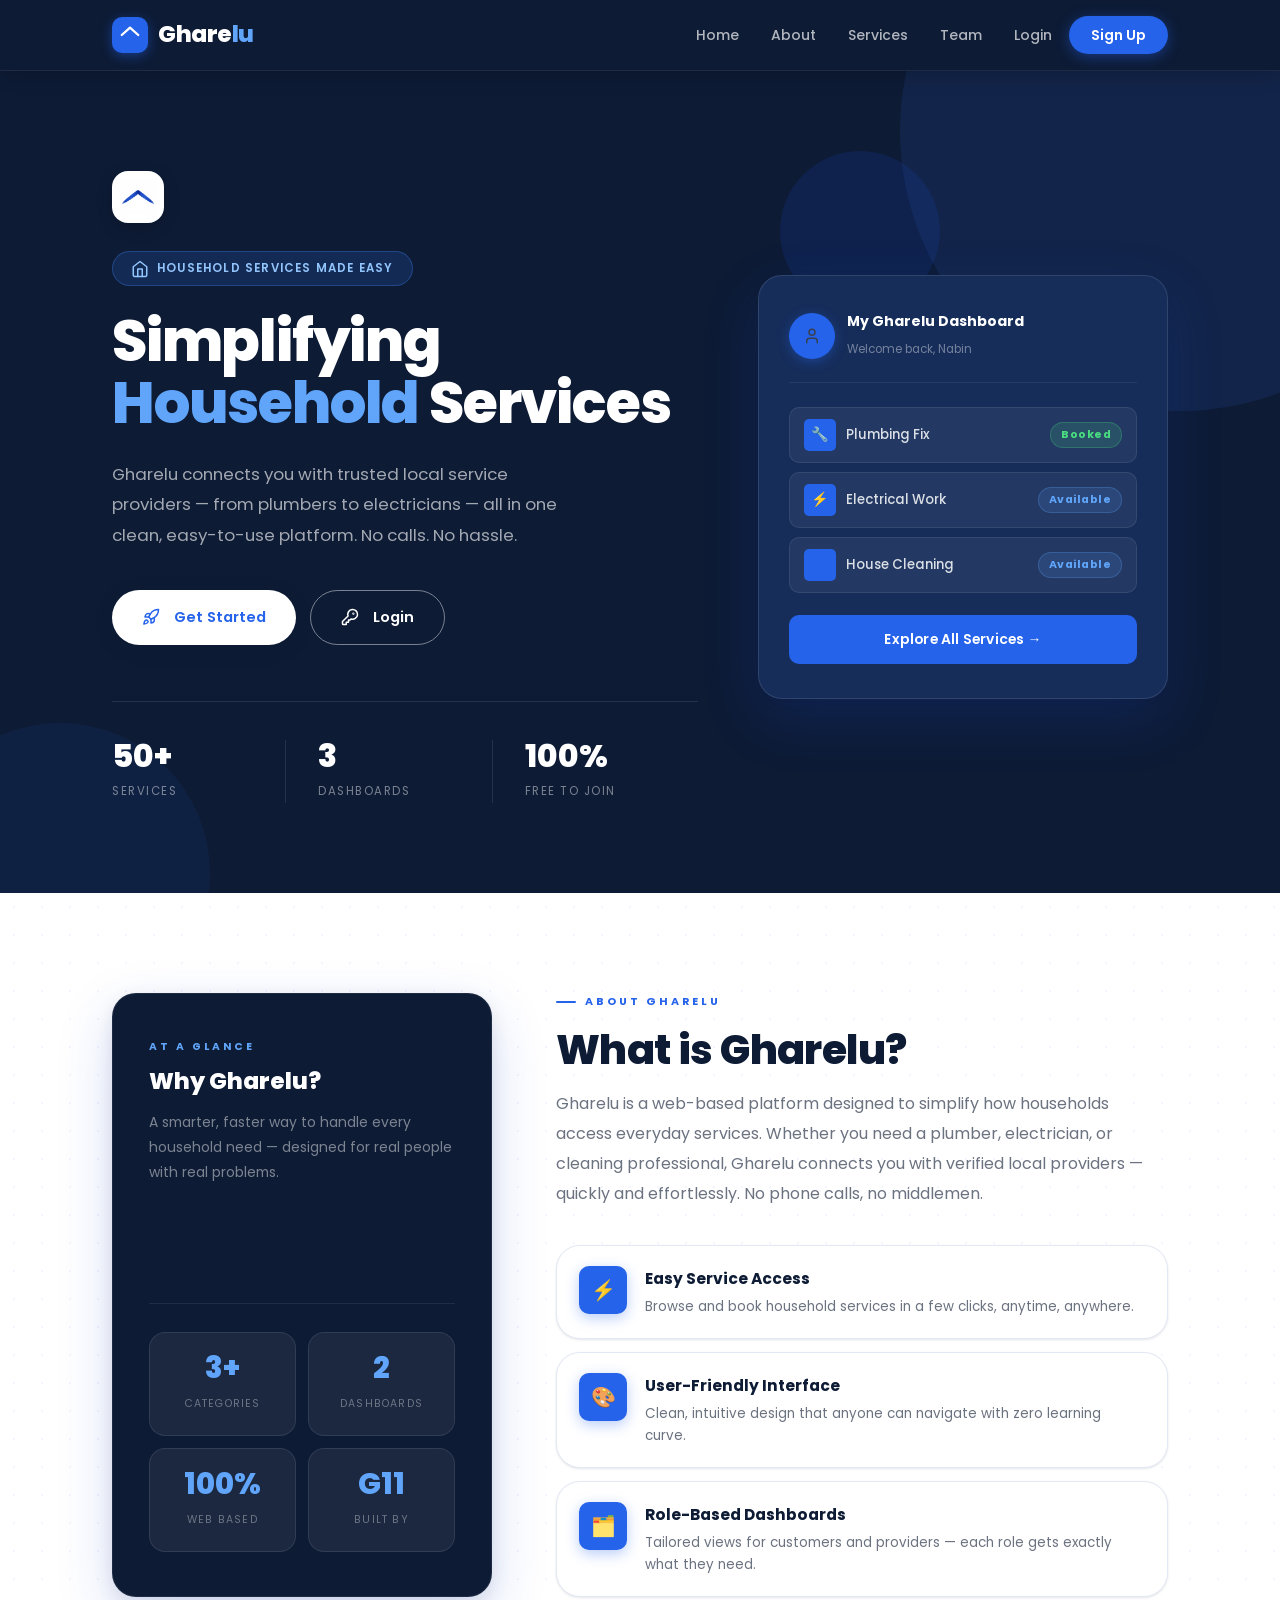
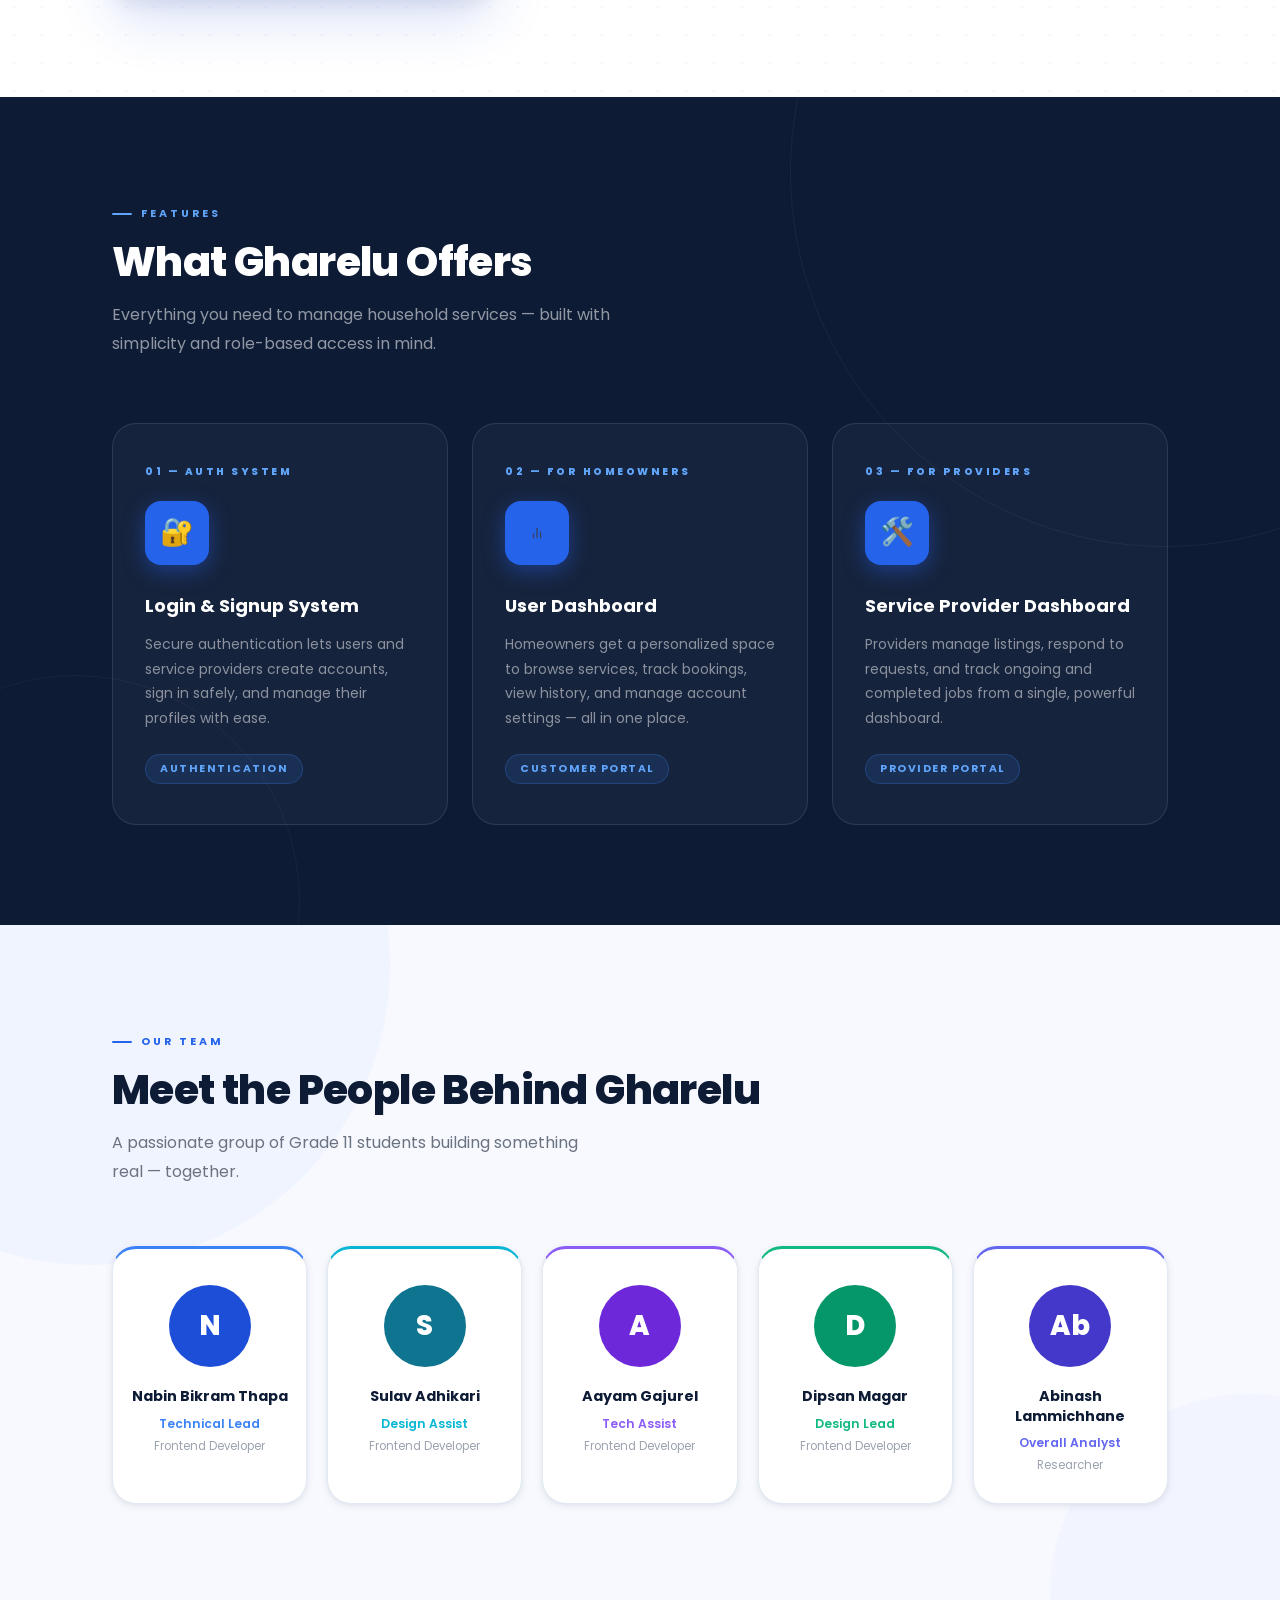
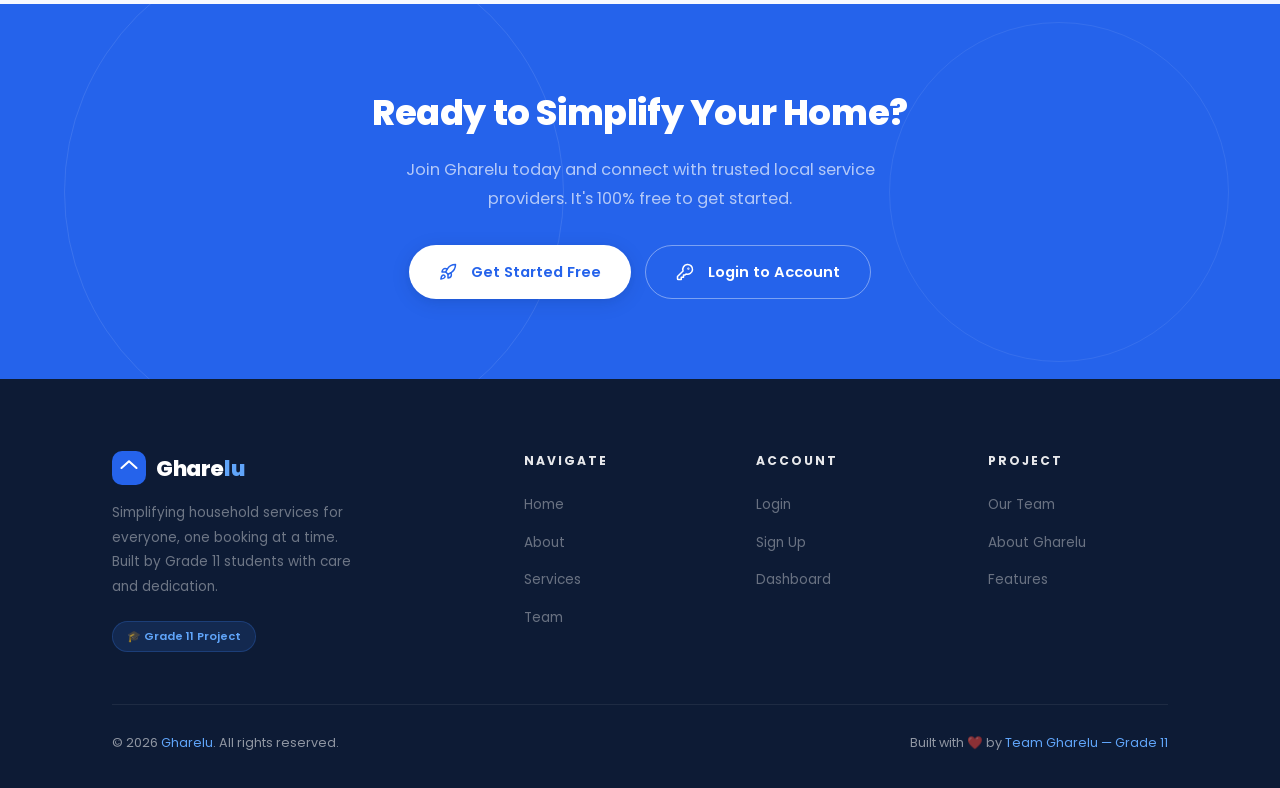
==== commit 2a094986: "Replace emojis with SVG icons and update dates to 2026" ====
--- a/index.html
+++ b/index.html
@@ -84,7 +84,7 @@
                         </div>
 
                         <div class="hero-pill fu d1">
-                            <span>🏠</span> Household Services Made Easy
+                            <span><svg class="svg-icon" width="18" height="18" viewBox="0 0 24 24" fill="none" stroke="currentColor" stroke-width="2" stroke-linecap="round" stroke-linejoin="round"><path d="m3 9 9-7 9 7v11a2 2 0 0 1-2 2H5a2 2 0 0 1-2-2z"></path><polyline points="9 22 9 12 15 12 15 22"></polyline></svg></span> Household Services Made Easy
                         </div>
 
                         <h1 class="hero-h1 fu d2" id="hero-h1">
@@ -100,8 +100,8 @@
                         </p>
 
                         <div class="hero-cta fu d4">
-                            <a href="login.html" class="btn btn-white">🚀 Get Started</a>
-                            <a href="login.html" class="btn btn-ghost">🔑 Login</a>
+                            <a href="login.html" class="btn btn-white"><svg class="svg-icon" width="18" height="18" viewBox="0 0 24 24" fill="none" stroke="currentColor" stroke-width="2" stroke-linecap="round" stroke-linejoin="round" style="margin-right: 6px; vertical-align: text-bottom;"><path d="M4.5 16.5c-1.5 1.26-2 5-2 5s3.74-.5 5-2c.71-.84.7-2.13-.09-2.91a2.18 2.18 0 0 0-2.91-.09z"></path><path d="m12 15-3-3a22 22 0 0 1 2-3.95A12.88 12.88 0 0 1 22 2c0 2.72-.78 7.5-6 11a22.35 22.35 0 0 1-4 2z"></path><path d="M9 12H4s.55-3.03 2-4c1.62-1.08 5 0 5 0"></path><path d="M12 15v5s3.03-.55 4-2c1.08-1.62 0-5 0-5"></path></svg>Get Started</a>
+                            <a href="login.html" class="btn btn-ghost"><svg class="svg-icon" width="18" height="18" viewBox="0 0 24 24" fill="none" stroke="currentColor" stroke-width="2" stroke-linecap="round" stroke-linejoin="round" style="margin-right: 6px; vertical-align: text-bottom;"><path d="M2 18v3c0 .6.4 1 1 1h4v-3h3v-3h2l1.4-1.4a6.5 6.5 0 1 0-4-4Z"></path><circle cx="16.5" cy="7.5" r=".5"></circle></svg>Login</a>
                         </div>
 
                         <div class="hero-stats fu d5">
@@ -117,7 +117,7 @@
                         <div class="hero-card">
 
                             <div class="hc-head">
-                                <div class="hc-av">👤</div>
+                                <div class="hc-av"><svg class="svg-icon" width="18" height="18" viewBox="0 0 24 24" fill="none" stroke="currentColor" stroke-width="2" stroke-linecap="round" stroke-linejoin="round"><path d="M19 21v-2a4 4 0 0 0-4-4H9a4 4 0 0 0-4 4v2"></path><circle cx="12" cy="7" r="4"></circle></svg></div>
                                 <div class="hc-info">
                                     <strong>My Gharelu Dashboard</strong>
                                     <span>Welcome back, Nabin</span>
@@ -141,7 +141,7 @@
                                 </div>
                                 <div class="hc-row">
                                     <div class="hc-row-l">
-                                        <div class="hc-ico">🧹</div>
+                                        <div class="hc-ico"></div>
                                         <span class="hc-label">House Cleaning</span>
                                     </div>
                                     <span class="hc-badge hc-badge-avail">Available</span>
@@ -251,7 +251,7 @@
 
                     <article class="feat-card">
                         <span class="feat-num">02 — For Homeowners</span>
-                        <div class="feat-ic">📊</div>
+                        <div class="feat-ic"><svg class="svg-icon" width="14" height="14" viewBox="0 0 24 24" fill="none" stroke="currentColor" stroke-width="2" stroke-linecap="round" stroke-linejoin="round"><line x1="18" y1="20" x2="18" y2="10"></line><line x1="12" y1="20" x2="12" y2="4"></line><line x1="6" y1="20" x2="6" y2="14"></line></svg></div>
                         <h3>User Dashboard</h3>
                         <p>
                             Homeowners get a personalized space to browse services, track bookings,
@@ -353,8 +353,8 @@
                 It's 100% free to get started.
             </p>
             <div class="cta-btns">
-                <a href="login.html" class="btn btn-white">🚀 Get Started Free</a>
-                <a href="login.html" class="btn btn-ghost-w">🔑 Login to Account</a>
+                <a href="login.html" class="btn btn-white"><svg class="svg-icon" width="18" height="18" viewBox="0 0 24 24" fill="none" stroke="currentColor" stroke-width="2" stroke-linecap="round" stroke-linejoin="round" style="margin-right: 6px; vertical-align: text-bottom;"><path d="M4.5 16.5c-1.5 1.26-2 5-2 5s3.74-.5 5-2c.71-.84.7-2.13-.09-2.91a2.18 2.18 0 0 0-2.91-.09z"></path><path d="m12 15-3-3a22 22 0 0 1 2-3.95A12.88 12.88 0 0 1 22 2c0 2.72-.78 7.5-6 11a22.35 22.35 0 0 1-4 2z"></path><path d="M9 12H4s.55-3.03 2-4c1.62-1.08 5 0 5 0"></path><path d="M12 15v5s3.03-.55 4-2c1.08-1.62 0-5 0-5"></path></svg>Get Started Free</a>
+                <a href="login.html" class="btn btn-ghost-w"><svg class="svg-icon" width="18" height="18" viewBox="0 0 24 24" fill="none" stroke="currentColor" stroke-width="2" stroke-linecap="round" stroke-linejoin="round" style="margin-right: 6px; vertical-align: text-bottom;"><path d="M2 18v3c0 .6.4 1 1 1h4v-3h3v-3h2l1.4-1.4a6.5 6.5 0 1 0-4-4Z"></path><circle cx="16.5" cy="7.5" r=".5"></circle></svg>Login to Account</a>
             </div>
         </div>
     </div>
@@ -416,7 +416,7 @@
             </div>
 
             <div class="foot-bottom">
-                <p>&copy; 2025 <em>Gharelu</em>. All rights reserved.</p>
+                <p>&copy; 2026 <em>Gharelu</em>. All rights reserved.</p>
                 <p>Built with ❤️ by <em>Team Gharelu — Grade 11</em></p>
             </div>
 
--- a/style.css
+++ b/style.css
@@ -66,6 +66,11 @@
 /* ── LAYOUT ──────────────────────────────────────────── */
 .container { max-width: 1120px; margin: 0 auto; padding: 0 32px; }
 section    { padding: 100px 0; }
+
+.svg-icon {
+  display: inline-block;
+  vertical-align: middle;
+}
 
 /* ── TYPE HELPERS ────────────────────────────────────── */
 .eyebrow {
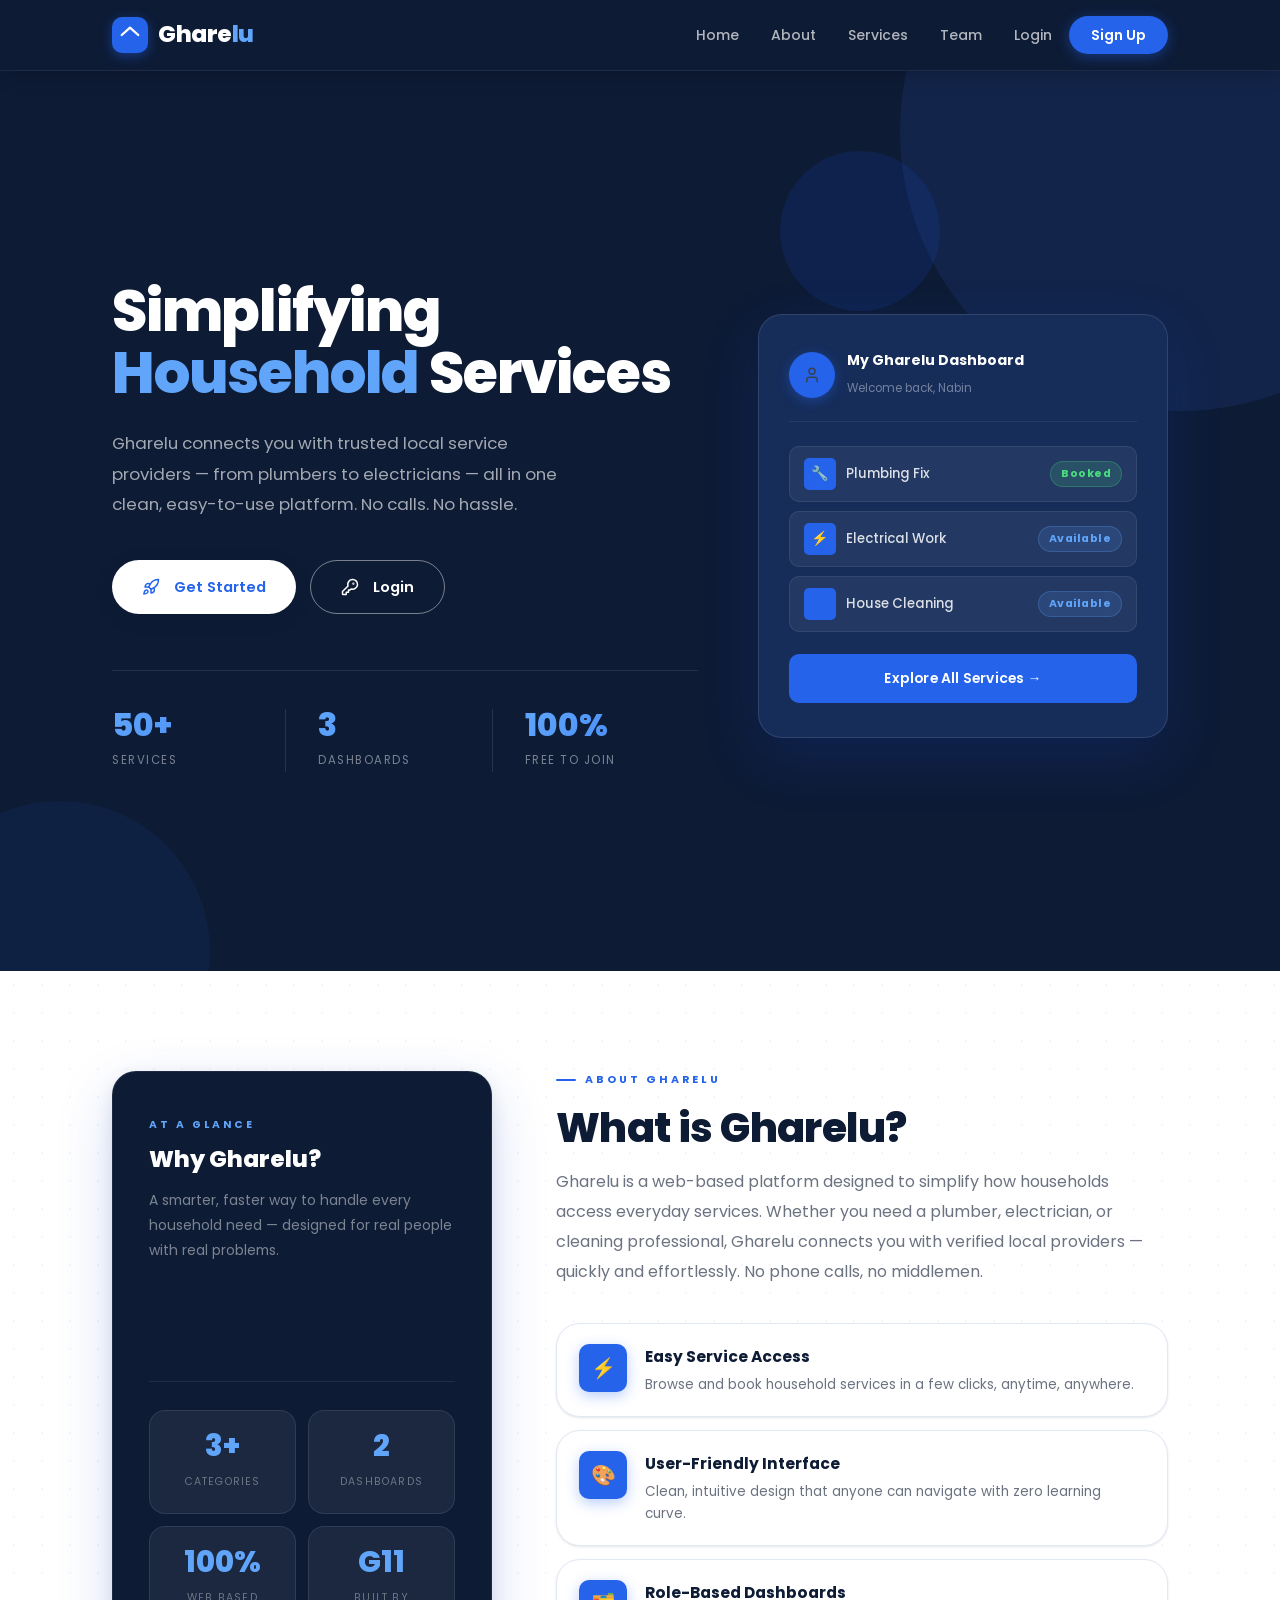
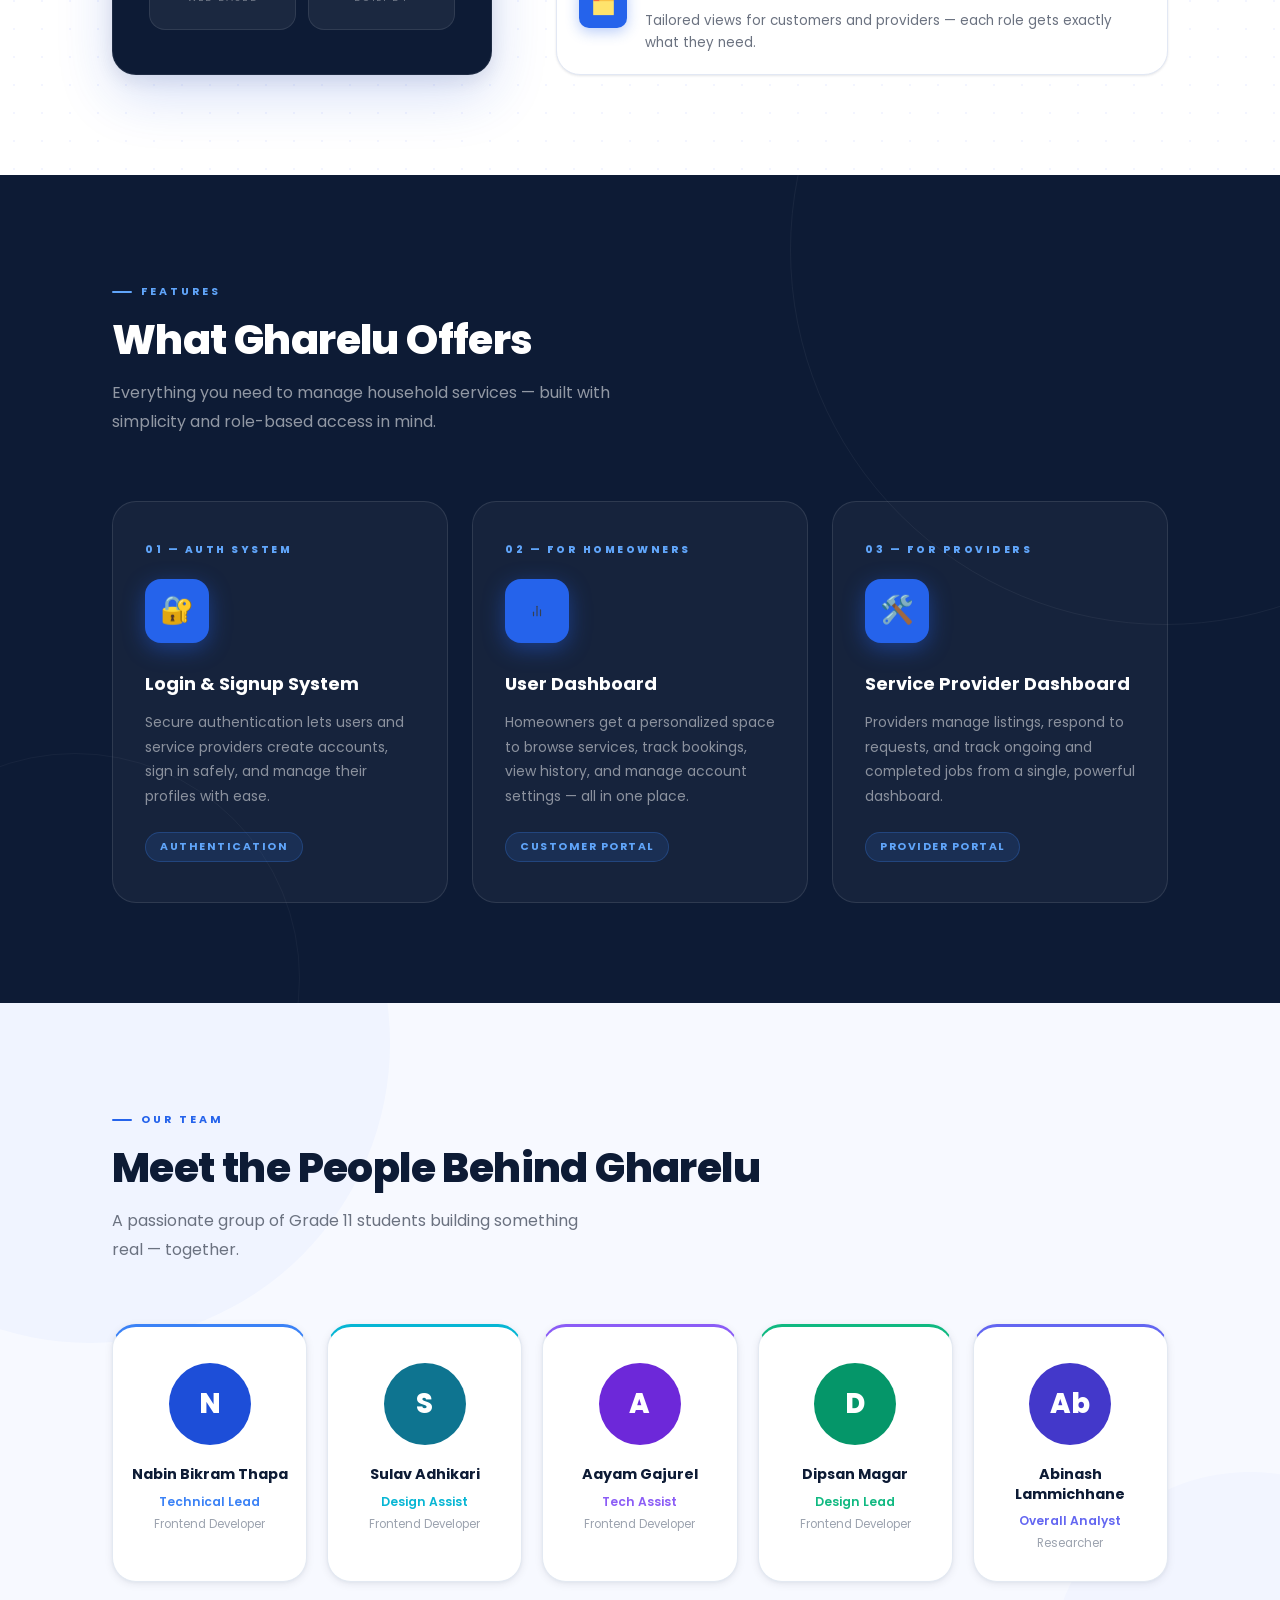
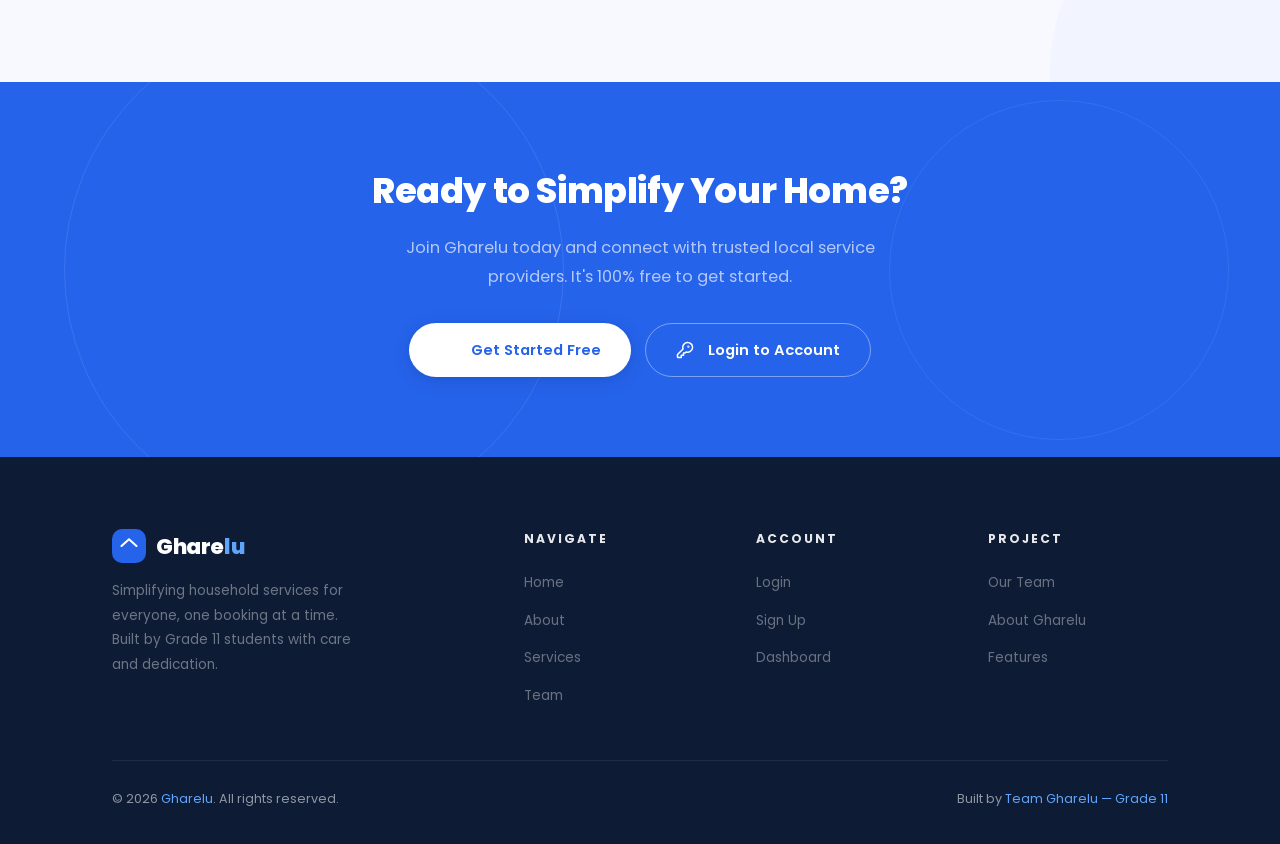
==== commit e44fea5a: "Update styling and colors" ====
--- a/index.html
+++ b/index.html
@@ -44,6 +44,11 @@
                 <span class="nav-logo-word">Ghare<em>lu</em></span>
             </a>
 
+            <input type="checkbox" id="mobile-menu-toggle" class="mobile-menu-toggle">
+            <label for="mobile-menu-toggle" class="mobile-menu-btn" aria-label="Toggle Menu">
+                <span></span><span></span><span></span>
+            </label>
+
             <ul class="nav-links">
                 <li><a href="#home">Home</a></li>
                 <li><a href="#about">About</a></li>
@@ -77,15 +82,7 @@
               Logo displayed in the hero — shown inside a white tile
               so the PNG's white background looks intentional.
             -->
-                        <div class="hero-logo-display fu d1">
-                            <div class="hero-logo-img-wrap">
-                                <img src="assets/logofinal.png" alt="Gharelu logo" />
-                            </div>
-                        </div>
-
-                        <div class="hero-pill fu d1">
-                            <span><svg class="svg-icon" width="18" height="18" viewBox="0 0 24 24" fill="none" stroke="currentColor" stroke-width="2" stroke-linecap="round" stroke-linejoin="round"><path d="m3 9 9-7 9 7v11a2 2 0 0 1-2 2H5a2 2 0 0 1-2-2z"></path><polyline points="9 22 9 12 15 12 15 22"></polyline></svg></span> Household Services Made Easy
-                        </div>
+
 
                         <h1 class="hero-h1 fu d2" id="hero-h1">
                             Simplifying<br>
@@ -100,8 +97,26 @@
                         </p>
 
                         <div class="hero-cta fu d4">
-                            <a href="login.html" class="btn btn-white"><svg class="svg-icon" width="18" height="18" viewBox="0 0 24 24" fill="none" stroke="currentColor" stroke-width="2" stroke-linecap="round" stroke-linejoin="round" style="margin-right: 6px; vertical-align: text-bottom;"><path d="M4.5 16.5c-1.5 1.26-2 5-2 5s3.74-.5 5-2c.71-.84.7-2.13-.09-2.91a2.18 2.18 0 0 0-2.91-.09z"></path><path d="m12 15-3-3a22 22 0 0 1 2-3.95A12.88 12.88 0 0 1 22 2c0 2.72-.78 7.5-6 11a22.35 22.35 0 0 1-4 2z"></path><path d="M9 12H4s.55-3.03 2-4c1.62-1.08 5 0 5 0"></path><path d="M12 15v5s3.03-.55 4-2c1.08-1.62 0-5 0-5"></path></svg>Get Started</a>
-                            <a href="login.html" class="btn btn-ghost"><svg class="svg-icon" width="18" height="18" viewBox="0 0 24 24" fill="none" stroke="currentColor" stroke-width="2" stroke-linecap="round" stroke-linejoin="round" style="margin-right: 6px; vertical-align: text-bottom;"><path d="M2 18v3c0 .6.4 1 1 1h4v-3h3v-3h2l1.4-1.4a6.5 6.5 0 1 0-4-4Z"></path><circle cx="16.5" cy="7.5" r=".5"></circle></svg>Login</a>
+                            <a href="login.html" class="btn btn-white"><svg class="svg-icon" width="18" height="18"
+                                    viewBox="0 0 24 24" fill="none" stroke="currentColor" stroke-width="2"
+                                    stroke-linecap="round" stroke-linejoin="round"
+                                    style="margin-right: 6px; vertical-align: text-bottom;">
+                                    <path
+                                        d="M4.5 16.5c-1.5 1.26-2 5-2 5s3.74-.5 5-2c.71-.84.7-2.13-.09-2.91a2.18 2.18 0 0 0-2.91-.09z">
+                                    </path>
+                                    <path
+                                        d="m12 15-3-3a22 22 0 0 1 2-3.95A12.88 12.88 0 0 1 22 2c0 2.72-.78 7.5-6 11a22.35 22.35 0 0 1-4 2z">
+                                    </path>
+                                    <path d="M9 12H4s.55-3.03 2-4c1.62-1.08 5 0 5 0"></path>
+                                    <path d="M12 15v5s3.03-.55 4-2c1.08-1.62 0-5 0-5"></path>
+                                </svg>Get Started</a>
+                            <a href="login.html" class="btn btn-ghost"><svg class="svg-icon" width="18" height="18"
+                                    viewBox="0 0 24 24" fill="none" stroke="currentColor" stroke-width="2"
+                                    stroke-linecap="round" stroke-linejoin="round"
+                                    style="margin-right: 6px; vertical-align: text-bottom;">
+                                    <path d="M2 18v3c0 .6.4 1 1 1h4v-3h3v-3h2l1.4-1.4a6.5 6.5 0 1 0-4-4Z"></path>
+                                    <circle cx="16.5" cy="7.5" r=".5"></circle>
+                                </svg>Login</a>
                         </div>
 
                         <div class="hero-stats fu d5">
@@ -117,7 +132,12 @@
                         <div class="hero-card">
 
                             <div class="hc-head">
-                                <div class="hc-av"><svg class="svg-icon" width="18" height="18" viewBox="0 0 24 24" fill="none" stroke="currentColor" stroke-width="2" stroke-linecap="round" stroke-linejoin="round"><path d="M19 21v-2a4 4 0 0 0-4-4H9a4 4 0 0 0-4 4v2"></path><circle cx="12" cy="7" r="4"></circle></svg></div>
+                                <div class="hc-av"><svg class="svg-icon" width="18" height="18" viewBox="0 0 24 24"
+                                        fill="none" stroke="currentColor" stroke-width="2" stroke-linecap="round"
+                                        stroke-linejoin="round">
+                                        <path d="M19 21v-2a4 4 0 0 0-4-4H9a4 4 0 0 0-4 4v2"></path>
+                                        <circle cx="12" cy="7" r="4"></circle>
+                                    </svg></div>
                                 <div class="hc-info">
                                     <strong>My Gharelu Dashboard</strong>
                                     <span>Welcome back, Nabin</span>
@@ -251,7 +271,13 @@
 
                     <article class="feat-card">
                         <span class="feat-num">02 — For Homeowners</span>
-                        <div class="feat-ic"><svg class="svg-icon" width="14" height="14" viewBox="0 0 24 24" fill="none" stroke="currentColor" stroke-width="2" stroke-linecap="round" stroke-linejoin="round"><line x1="18" y1="20" x2="18" y2="10"></line><line x1="12" y1="20" x2="12" y2="4"></line><line x1="6" y1="20" x2="6" y2="14"></line></svg></div>
+                        <div class="feat-ic"><svg class="svg-icon" width="14" height="14" viewBox="0 0 24 24"
+                                fill="none" stroke="currentColor" stroke-width="2" stroke-linecap="round"
+                                stroke-linejoin="round">
+                                <line x1="18" y1="20" x2="18" y2="10"></line>
+                                <line x1="12" y1="20" x2="12" y2="4"></line>
+                                <line x1="6" y1="20" x2="6" y2="14"></line>
+                            </svg></div>
                         <h3>User Dashboard</h3>
                         <p>
                             Homeowners get a personalized space to browse services, track bookings,
@@ -353,8 +379,18 @@
                 It's 100% free to get started.
             </p>
             <div class="cta-btns">
-                <a href="login.html" class="btn btn-white"><svg class="svg-icon" width="18" height="18" viewBox="0 0 24 24" fill="none" stroke="currentColor" stroke-width="2" stroke-linecap="round" stroke-linejoin="round" style="margin-right: 6px; vertical-align: text-bottom;"><path d="M4.5 16.5c-1.5 1.26-2 5-2 5s3.74-.5 5-2c.71-.84.7-2.13-.09-2.91a2.18 2.18 0 0 0-2.91-.09z"></path><path d="m12 15-3-3a22 22 0 0 1 2-3.95A12.88 12.88 0 0 1 22 2c0 2.72-.78 7.5-6 11a22.35 22.35 0 0 1-4 2z"></path><path d="M9 12H4s.55-3.03 2-4c1.62-1.08 5 0 5 0"></path><path d="M12 15v5s3.03-.55 4-2c1.08-1.62 0-5 0-5"></path></svg>Get Started Free</a>
-                <a href="login.html" class="btn btn-ghost-w"><svg class="svg-icon" width="18" height="18" viewBox="0 0 24 24" fill="none" stroke="currentColor" stroke-width="2" stroke-linecap="round" stroke-linejoin="round" style="margin-right: 6px; vertical-align: text-bottom;"><path d="M2 18v3c0 .6.4 1 1 1h4v-3h3v-3h2l1.4-1.4a6.5 6.5 0 1 0-4-4Z"></path><circle cx="16.5" cy="7.5" r=".5"></circle></svg>Login to Account</a>
+                <a href="login.html" class="btn btn-white"><svg class="svg-icon" width="18" height="18"
+                        viewBox="0 0 24 24" fill="none" stroke="currentColor" stroke-width="2" stroke-linecap="round"
+                        stroke-linejoin="round" style="margin-right: 6px; vertical-align: text-bottom;">
+
+
+                    </svg>Get Started Free</a>
+                <a href="login.html" class="btn btn-ghost-w"><svg class="svg-icon" width="18" height="18"
+                        viewBox="0 0 24 24" fill="none" stroke="currentColor" stroke-width="2" stroke-linecap="round"
+                        stroke-linejoin="round" style="margin-right: 6px; vertical-align: text-bottom;">
+                        <path d="M2 18v3c0 .6.4 1 1 1h4v-3h3v-3h2l1.4-1.4a6.5 6.5 0 1 0-4-4Z"></path>
+                        <circle cx="16.5" cy="7.5" r=".5"></circle>
+                    </svg>Login to Account</a>
             </div>
         </div>
     </div>
@@ -382,7 +418,7 @@
                         Simplifying household services for everyone, one booking at a time.
                         Built by Grade 11 students with care and dedication.
                     </p>
-                    <span class="foot-badge">🎓 Grade 11 Project</span>
+
                 </div>
 
                 <div class="foot-col">
@@ -417,7 +453,7 @@
 
             <div class="foot-bottom">
                 <p>&copy; 2026 <em>Gharelu</em>. All rights reserved.</p>
-                <p>Built with ❤️ by <em>Team Gharelu — Grade 11</em></p>
+                <p>Built by <em>Team Gharelu — Grade 11</em></p>
             </div>
 
         </div>
--- a/style.css
+++ b/style.css
@@ -5,29 +5,29 @@
 
 /* ── TOKENS ─────────────────────────────────────────── */
 :root {
-  --navy:      #0d1b35;
+  --navy: #0d1b35;
   --blue-deep: #162d5a;
-  --blue:      #1d4ed8;
-  --blue-mid:  #2563eb;
+  --blue: #1d4ed8;
+  --blue-mid: #2563eb;
   --blue-lite: #3b82f6;
   --blue-pale: #60a5fa;
-  --sky:       #eff6ff;
-  --sky-bd:    #bfdbfe;
-  --white:     #ffffff;
-
-  --tx-h:   #0d1b35;
-  --tx-b:   #374151;
-  --tx-m:   #6b7280;
-  --tx-xm:  #9ca3af;
-
-  --bg:    #ffffff;
-  --bg-2:  #f7f9ff;
-
-  --sh-xs: 0 1px 3px  rgba(13,27,53,.07), 0 1px 2px   rgba(13,27,53,.04);
-  --sh-sm: 0 2px 8px  rgba(13,27,53,.08), 0 1px 3px   rgba(13,27,53,.04);
-  --sh-md: 0 4px 20px rgba(13,27,53,.10), 0 2px 6px   rgba(13,27,53,.05);
-  --sh-lg: 0 8px 32px rgba(29,78,216,.14),0 3px 10px  rgba(13,27,53,.07);
-  --sh-xl: 0 20px 56px rgba(29,78,216,.18),0 6px 18px rgba(13,27,53,.09);
+  --sky: #eff6ff;
+  --sky-bd: #bfdbfe;
+  --white: #ffffff;
+
+  --tx-h: #0d1b35;
+  --tx-b: #374151;
+  --tx-m: #6b7280;
+  --tx-xm: #9ca3af;
+
+  --bg: #ffffff;
+  --bg-2: #f7f9ff;
+
+  --sh-xs: 0 1px 3px rgba(13, 27, 53, .07), 0 1px 2px rgba(13, 27, 53, .04);
+  --sh-sm: 0 2px 8px rgba(13, 27, 53, .08), 0 1px 3px rgba(13, 27, 53, .04);
+  --sh-md: 0 4px 20px rgba(13, 27, 53, .10), 0 2px 6px rgba(13, 27, 53, .05);
+  --sh-lg: 0 8px 32px rgba(29, 78, 216, .14), 0 3px 10px rgba(13, 27, 53, .07);
+  --sh-xl: 0 20px 56px rgba(29, 78, 216, .18), 0 6px 18px rgba(13, 27, 53, .09);
 
   --r-xs: 5px;
   --r-sm: 10px;
@@ -35,10 +35,10 @@
   --r-lg: 24px;
   --pill: 999px;
 
-  --ease:     cubic-bezier(.4,0,.2,1);
-  --ease-out: cubic-bezier(0,0,.2,1);
+  --ease: cubic-bezier(.4, 0, .2, 1);
+  --ease-out: cubic-bezier(0, 0, .2, 1);
   --fast: 170ms;
-  --med:  270ms;
+  --med: 270ms;
   --slow: 420ms;
 
   --c1: #3b82f6;
@@ -49,9 +49,19 @@
 }
 
 /* ── RESET ───────────────────────────────────────────── */
-*, *::before, *::after { box-sizing: border-box; margin: 0; padding: 0; }
-html  { scroll-behavior: smooth; }
-body  {
+*,
+*::before,
+*::after {
+  box-sizing: border-box;
+  margin: 0;
+  padding: 0;
+}
+
+html {
+  scroll-behavior: smooth;
+}
+
+body {
   font-family: 'Poppins', sans-serif;
   background: var(--bg);
   color: var(--tx-b);
@@ -59,13 +69,31 @@
   -webkit-font-smoothing: antialiased;
   -moz-osx-font-smoothing: grayscale;
 }
-a   { text-decoration: none; color: inherit; }
-ul  { list-style: none; }
-img { display: block; max-width: 100%; }
+
+a {
+  text-decoration: none;
+  color: inherit;
+}
+
+ul {
+  list-style: none;
+}
+
+img {
+  display: block;
+  max-width: 100%;
+}
 
 /* ── LAYOUT ──────────────────────────────────────────── */
-.container { max-width: 1120px; margin: 0 auto; padding: 0 32px; }
-section    { padding: 100px 0; }
+.container {
+  max-width: 1120px;
+  margin: 0 auto;
+  padding: 0 32px;
+}
+
+section {
+  padding: 100px 0;
+}
 
 .svg-icon {
   display: inline-block;
@@ -84,15 +112,23 @@
   color: var(--blue-mid);
   margin-bottom: 16px;
 }
+
 .eyebrow::before {
   content: '';
   flex-shrink: 0;
-  width: 20px; height: 2px;
+  width: 20px;
+  height: 2px;
   background: currentColor;
   border-radius: 2px;
 }
-.eyebrow-lite           { color: var(--blue-pale); }
-.eyebrow-lite::before   { background: var(--blue-pale); }
+
+.eyebrow-lite {
+  color: var(--blue-pale);
+}
+
+.eyebrow-lite::before {
+  background: var(--blue-pale);
+}
 
 .sec-title {
   font-size: clamp(1.9rem, 3.2vw, 2.6rem);
@@ -102,7 +138,10 @@
   letter-spacing: -0.6px;
   margin-bottom: 16px;
 }
-.sec-title-w { color: var(--white); }
+
+.sec-title-w {
+  color: var(--white);
+}
 
 .sec-sub {
   font-size: 1rem;
@@ -110,7 +149,10 @@
   max-width: 500px;
   line-height: 1.8;
 }
-.sec-sub-w { color: rgba(255,255,255,.55); }
+
+.sec-sub-w {
+  color: rgba(255, 255, 255, .55);
+}
 
 /* ── BUTTONS ─────────────────────────────────────────── */
 .btn {
@@ -127,56 +169,110 @@
   white-space: nowrap;
   transition:
     background var(--fast) var(--ease),
-    color      var(--fast) var(--ease),
-    transform  var(--fast) var(--ease),
+    color var(--fast) var(--ease),
+    transform var(--fast) var(--ease),
     box-shadow var(--fast) var(--ease);
 }
-.btn:hover  { transform: translateY(-2px); }
-.btn:active { transform: translateY(0); }
+
+.btn:hover {
+  transform: translateY(-2px);
+}
+
+.btn:active {
+  transform: translateY(0);
+}
 
 .btn-white {
   background: var(--white);
   color: var(--blue-mid);
   box-shadow: var(--sh-md);
 }
-.btn-white:hover  { background: var(--sky); box-shadow: var(--sh-lg); }
+
+.btn-white:hover {
+  background: var(--sky);
+  box-shadow: var(--sh-lg);
+}
 
 .btn-ghost {
   background: transparent;
   color: var(--white);
-  border: 1.5px solid rgba(255,255,255,.45);
-}
-.btn-ghost:hover  { background: rgba(255,255,255,.1); border-color: rgba(255,255,255,.8); }
+  border: 1.5px solid rgba(255, 255, 255, .45);
+}
+
+.btn-ghost:hover {
+  background: rgba(255, 255, 255, .1);
+  border-color: rgba(255, 255, 255, .8);
+}
 
 .btn-blue {
   background: var(--blue-mid);
   color: var(--white);
-  box-shadow: 0 4px 18px rgba(37,99,235,.35);
-}
-.btn-blue:hover   { background: var(--blue); box-shadow: 0 6px 24px rgba(37,99,235,.45); }
+  box-shadow: 0 4px 18px rgba(37, 99, 235, .35);
+}
+
+.btn-blue:hover {
+  background: var(--blue);
+  box-shadow: 0 6px 24px rgba(37, 99, 235, .45);
+}
 
 .btn-ghost-w {
   background: transparent;
   color: var(--white);
-  border: 1.5px solid rgba(255,255,255,.4);
-}
-.btn-ghost-w:hover { background: rgba(255,255,255,.08); border-color: rgba(255,255,255,.75); }
+  border: 1.5px solid rgba(255, 255, 255, .4);
+}
+
+.btn-ghost-w:hover {
+  background: rgba(255, 255, 255, .08);
+  border-color: rgba(255, 255, 255, .75);
+}
 
 /* ── ANIMATIONS ──────────────────────────────────────── */
 @keyframes fadeUp {
-  from { opacity: 0; transform: translateY(28px); }
-  to   { opacity: 1; transform: translateY(0); }
-}
-.fu  { animation: fadeUp var(--slow) var(--ease-out) both; }
-.d1  { animation-delay:  60ms; }
-.d2  { animation-delay: 160ms; }
-.d3  { animation-delay: 260ms; }
-.d4  { animation-delay: 360ms; }
-.d5  { animation-delay: 460ms; }
+  from {
+    opacity: 0;
+    transform: translateY(28px);
+  }
+
+  to {
+    opacity: 1;
+    transform: translateY(0);
+  }
+}
+
+.fu {
+  animation: fadeUp var(--slow) var(--ease-out) both;
+}
+
+.d1 {
+  animation-delay: 60ms;
+}
+
+.d2 {
+  animation-delay: 160ms;
+}
+
+.d3 {
+  animation-delay: 260ms;
+}
+
+.d4 {
+  animation-delay: 360ms;
+}
+
+.d5 {
+  animation-delay: 460ms;
+}
 
 @keyframes floatY {
-  0%, 100% { transform: translateY(0px); }
-  50%       { transform: translateY(-14px); }
+
+  0%,
+  100% {
+    transform: translateY(0px);
+  }
+
+  50% {
+    transform: translateY(-14px);
+  }
 }
 
 /* ═══════════════════════════════════════════════════════
@@ -201,7 +297,7 @@
   align-items: center;
   justify-content: center;
   flex-shrink: 0;
-  box-shadow: 0 3px 12px rgba(37,99,235,.45);
+  box-shadow: 0 3px 12px rgba(37, 99, 235, .45);
 }
 
 /* SVG chevron inside the icon — matches the logo shape */
@@ -222,7 +318,11 @@
   letter-spacing: -0.5px;
   line-height: 1;
 }
-.nav-logo-word em { font-style: normal; color: var(--blue-pale); }
+
+.nav-logo-word em {
+  font-style: normal;
+  color: var(--blue-pale);
+}
 
 /* ═══════════════════════════════════════════════════════
    FOOTER LOGO
@@ -235,23 +335,38 @@
 }
 
 .foot-logo-icon {
-  width: 34px; height: 34px;
+  width: 34px;
+  height: 34px;
   border-radius: var(--r-sm);
   background: var(--blue-mid);
-  display: flex; align-items: center; justify-content: center;
+  display: flex;
+  align-items: center;
+  justify-content: center;
   flex-shrink: 0;
 }
+
 .foot-logo-icon svg {
-  width: 20px; height: 20px;
-  fill: none; stroke: var(--white);
-  stroke-width: 2.5; stroke-linecap: round; stroke-linejoin: round;
+  width: 20px;
+  height: 20px;
+  fill: none;
+  stroke: var(--white);
+  stroke-width: 2.5;
+  stroke-linecap: round;
+  stroke-linejoin: round;
 }
 
 .foot-logo-word {
-  font-size: 1.35rem; font-weight: 800;
-  color: var(--white); letter-spacing: -0.4px; line-height: 1;
-}
-.foot-logo-word em { font-style: normal; color: var(--blue-pale); }
+  font-size: 1.35rem;
+  font-weight: 800;
+  color: var(--white);
+  letter-spacing: -0.4px;
+  line-height: 1;
+}
+
+.foot-logo-word em {
+  font-style: normal;
+  color: var(--blue-pale);
+}
 
 /* ═══════════════════════════════════════════════════════
    HEADER / NAVBAR
@@ -261,8 +376,8 @@
   position: sticky;
   top: 0;
   z-index: 300;
-  border-bottom: 1px solid rgba(255,255,255,.07);
-  box-shadow: 0 2px 20px rgba(0,0,0,.22);
+  border-bottom: 1px solid rgba(255, 255, 255, .07);
+  box-shadow: 0 2px 20px rgba(0, 0, 0, .22);
 }
 
 nav {
@@ -281,8 +396,29 @@
   gap: 2px;
 }
 
+.mobile-menu-toggle {
+  display: none;
+}
+
+.mobile-menu-btn {
+  display: none;
+  flex-direction: column;
+  gap: 5px;
+  cursor: pointer;
+  z-index: 1001;
+}
+
+.mobile-menu-btn span {
+  display: block;
+  width: 24px;
+  height: 2px;
+  background: var(--white);
+  border-radius: 2px;
+  transition: transform var(--fast) var(--ease), opacity var(--fast) var(--ease);
+}
+
 .nav-links a {
-  color: rgba(255,255,255,.68);
+  color: rgba(255, 255, 255, .68);
   font-size: 0.875rem;
   font-weight: 500;
   padding: 8px 15px;
@@ -290,19 +426,28 @@
   position: relative;
   transition: color var(--fast) var(--ease), background var(--fast) var(--ease);
 }
-.nav-links a:hover { color: var(--white); background: rgba(255,255,255,.09); }
+
+.nav-links a:hover {
+  color: var(--white);
+  background: rgba(255, 255, 255, .09);
+}
 
 .nav-links a::after {
   content: '';
   position: absolute;
-  bottom: 5px; left: 50%;
+  bottom: 5px;
+  left: 50%;
   transform: translateX(-50%);
-  width: 0; height: 2px;
+  width: 0;
+  height: 2px;
   background: var(--blue-lite);
   border-radius: 2px;
   transition: width var(--med) var(--ease);
 }
-.nav-links a:hover::after { width: calc(100% - 30px); }
+
+.nav-links a:hover::after {
+  width: calc(100% - 30px);
+}
 
 .nav-cta {
   background: var(--blue-mid) !important;
@@ -310,15 +455,19 @@
   padding: 9px 22px !important;
   border-radius: var(--pill) !important;
   font-weight: 600 !important;
-  box-shadow: 0 3px 14px rgba(37,99,235,.42) !important;
+  box-shadow: 0 3px 14px rgba(37, 99, 235, .42) !important;
   transition: background var(--fast) var(--ease), box-shadow var(--fast) var(--ease), transform var(--fast) var(--ease) !important;
 }
+
 .nav-cta:hover {
   background: var(--blue) !important;
-  box-shadow: 0 5px 20px rgba(37,99,235,.52) !important;
+  box-shadow: 0 5px 20px rgba(37, 99, 235, .52) !important;
   transform: translateY(-1px) !important;
 }
-.nav-cta::after { display: none !important; }
+
+.nav-cta::after {
+  display: none !important;
+}
 
 /* ═══════════════════════════════════════════════════════
    HERO
@@ -328,12 +477,47 @@
   padding: 100px 0 90px;
   position: relative;
   overflow: hidden;
-}
-
-.hero-blob { position: absolute; border-radius: 50%; pointer-events: none; }
-.hb1 { width: 560px; height: 560px; background: var(--blue-deep); opacity: .55;  top: -220px;  right: -180px; }
-.hb2 { width: 300px; height: 300px; background: var(--blue-deep); opacity: .35;  bottom:-130px; left: -90px; }
-.hb3 { width: 160px; height: 160px; background: var(--blue);      opacity: .14;  top:   80px;  right:  340px; }
+  min-height: 100vh;
+  display: flex;
+  align-items: center;
+}
+
+#home .container {
+  width: 100%;
+}
+
+.hero-blob {
+  position: absolute;
+  border-radius: 50%;
+  pointer-events: none;
+}
+
+.hb1 {
+  width: 560px;
+  height: 560px;
+  background: var(--blue-deep);
+  opacity: .55;
+  top: -220px;
+  right: -180px;
+}
+
+.hb2 {
+  width: 300px;
+  height: 300px;
+  background: var(--blue-deep);
+  opacity: .35;
+  bottom: -130px;
+  left: -90px;
+}
+
+.hb3 {
+  width: 160px;
+  height: 160px;
+  background: var(--blue);
+  opacity: .14;
+  top: 80px;
+  right: 340px;
+}
 
 .hero-inner {
   display: flex;
@@ -344,14 +528,17 @@
   z-index: 1;
 }
 
-.hero-text { flex: 1; min-width: 0; }
+.hero-text {
+  flex: 1;
+  min-width: 0;
+}
 
 .hero-pill {
   display: inline-flex;
   align-items: center;
   gap: 8px;
-  background: rgba(59,130,246,.16);
-  border: 1px solid rgba(59,130,246,.32);
+  background: rgba(59, 130, 246, .16);
+  border: 1px solid rgba(59, 130, 246, .32);
   color: #93c5fd;
   font-size: 0.73rem;
   font-weight: 600;
@@ -372,30 +559,58 @@
 }
 
 /* FIX: unique class name — no collision with about highlights */
-.hero-h1 .hero-accent { color: var(--blue-pale); }
+.hero-h1 .hero-accent {
+  color: var(--blue-pale);
+}
 
 .hero-p {
-  color: rgba(255,255,255,.62);
+  color: rgba(255, 255, 255, .62);
   font-size: 1.05rem;
   max-width: 450px;
   margin-bottom: 40px;
   line-height: 1.82;
 }
 
-.hero-cta { display: flex; gap: 14px; flex-wrap: wrap; }
+.hero-cta {
+  display: flex;
+  gap: 14px;
+  flex-wrap: wrap;
+}
 
 /* Stat row */
 .hero-stats {
   display: flex;
   margin-top: 56px;
   padding-top: 38px;
-  border-top: 1px solid rgba(255,255,255,.1);
-}
-
-.h-stat { flex: 1; }
-.h-stat + .h-stat { padding-left: 32px; border-left: 1px solid rgba(255,255,255,.1); }
-.h-stat strong { display: block; font-size: 2rem; font-weight: 800; color: var(--white); line-height: 1; margin-bottom: 5px; }
-.h-stat span   { font-size: 0.72rem; color: rgba(255,255,255,.45); text-transform: uppercase; letter-spacing: 1.5px; }
+  border-top: 1px solid rgba(255, 255, 255, .1);
+}
+
+.h-stat {
+  flex: 1;
+}
+
+.h-stat+.h-stat {
+  padding-left: 32px;
+  border-left: 1px solid rgba(255, 255, 255, .1);
+}
+
+.h-stat strong {
+  display: block;
+  font-size: 2rem;
+  font-weight: 800;
+  background: linear-gradient(135deg, var(--blue-pale) 0%, var(--blue-lite) 100%);
+  -webkit-background-clip: text;
+  -webkit-text-fill-color: transparent;
+  line-height: 1;
+  margin-bottom: 5px;
+}
+
+.h-stat span {
+  font-size: 0.72rem;
+  color: rgba(255, 255, 255, .45);
+  text-transform: uppercase;
+  letter-spacing: 1.5px;
+}
 
 /* Hero logo image — shown in hero only, on a solid background tile */
 .hero-logo-display {
@@ -404,23 +619,35 @@
   gap: 14px;
   margin-bottom: 28px;
 }
+
 .hero-logo-img-wrap {
-  width: 52px; height: 52px;
+  width: 52px;
+  height: 52px;
   background: var(--white);
   border-radius: var(--r-md);
-  display: flex; align-items: center; justify-content: center;
+  display: flex;
+  align-items: center;
+  justify-content: center;
   padding: 6px;
-  box-shadow: 0 4px 16px rgba(0,0,0,.2);
+  box-shadow: 0 4px 16px rgba(0, 0, 0, .2);
   flex-shrink: 0;
 }
-.hero-logo-img-wrap img { width: auto; height: 36px; object-fit: contain; }
+
+.hero-logo-img-wrap img {
+  width: auto;
+  height: 36px;
+  object-fit: contain;
+}
 
 /* Floating mock dashboard card */
-.hero-card-wrap { flex: 0 0 auto; width: 410px; }
+.hero-card-wrap {
+  flex: 0 0 auto;
+  width: 410px;
+}
 
 .hero-card {
   background: var(--blue-deep);
-  border: 1px solid rgba(255,255,255,.11);
+  border: 1px solid rgba(255, 255, 255, .11);
   border-radius: var(--r-lg);
   padding: 34px 30px;
   box-shadow: var(--sh-xl);
@@ -433,53 +660,115 @@
   gap: 12px;
   margin-bottom: 24px;
   padding-bottom: 20px;
-  border-bottom: 1px solid rgba(255,255,255,.07);
-}
+  border-bottom: 1px solid rgba(255, 255, 255, .07);
+}
+
 .hc-av {
-  width: 46px; height: 46px; border-radius: 50%;
+  width: 46px;
+  height: 46px;
+  border-radius: 50%;
   background: var(--blue-mid);
-  display: flex; align-items: center; justify-content: center;
-  font-size: 1.3rem; flex-shrink: 0;
-  box-shadow: 0 3px 12px rgba(37,99,235,.4);
-}
-.hc-info strong { display: block; color: var(--white); font-size: 0.88rem; font-weight: 700; margin-bottom: 2px; }
-.hc-info span   { font-size: 0.73rem; color: rgba(255,255,255,.4); }
-
-.hc-rows { display: flex; flex-direction: column; gap: 9px; margin-bottom: 22px; }
+  display: flex;
+  align-items: center;
+  justify-content: center;
+  font-size: 1.3rem;
+  flex-shrink: 0;
+  box-shadow: 0 3px 12px rgba(37, 99, 235, .4);
+}
+
+.hc-info strong {
+  display: block;
+  color: var(--white);
+  font-size: 0.88rem;
+  font-weight: 700;
+  margin-bottom: 2px;
+}
+
+.hc-info span {
+  font-size: 0.73rem;
+  color: rgba(255, 255, 255, .4);
+}
+
+.hc-rows {
+  display: flex;
+  flex-direction: column;
+  gap: 9px;
+  margin-bottom: 22px;
+}
+
 .hc-row {
-  display: flex; align-items: center; justify-content: space-between;
-  background: rgba(255,255,255,.06);
-  border: 1px solid rgba(255,255,255,.08);
+  display: flex;
+  align-items: center;
+  justify-content: space-between;
+  background: rgba(255, 255, 255, .06);
+  border: 1px solid rgba(255, 255, 255, .08);
   border-radius: var(--r-sm);
   padding: 11px 14px;
   transition: background var(--fast) var(--ease);
 }
-.hc-row:hover { background: rgba(255,255,255,.1); }
-.hc-row-l { display: flex; align-items: center; gap: 10px; }
+
+.hc-row:hover {
+  background: rgba(255, 255, 255, .1);
+}
+
+.hc-row-l {
+  display: flex;
+  align-items: center;
+  gap: 10px;
+}
+
 .hc-ico {
-  width: 32px; height: 32px; border-radius: var(--r-xs);
+  width: 32px;
+  height: 32px;
+  border-radius: var(--r-xs);
   background: var(--blue-mid);
-  display: flex; align-items: center; justify-content: center; font-size: 0.88rem;
-}
-.hc-label  { font-size: 0.83rem; font-weight: 500; color: rgba(255,255,255,.84); }
-.hc-badge  {
-  font-size: 0.68rem; font-weight: 700; letter-spacing: 0.5px;
-  color: #4ade80; background: rgba(74,222,128,.14); border: 1px solid rgba(74,222,128,.25);
-  padding: 3px 10px; border-radius: var(--pill);
-}
+  display: flex;
+  align-items: center;
+  justify-content: center;
+  font-size: 0.88rem;
+}
+
+.hc-label {
+  font-size: 0.83rem;
+  font-weight: 500;
+  color: rgba(255, 255, 255, .84);
+}
+
+.hc-badge {
+  font-size: 0.68rem;
+  font-weight: 700;
+  letter-spacing: 0.5px;
+  color: #4ade80;
+  background: rgba(74, 222, 128, .14);
+  border: 1px solid rgba(74, 222, 128, .25);
+  padding: 3px 10px;
+  border-radius: var(--pill);
+}
+
 .hc-badge-avail {
   color: var(--blue-pale);
-  background: rgba(96,165,250,.14);
-  border-color: rgba(96,165,250,.25);
-}
+  background: rgba(96, 165, 250, .14);
+  border-color: rgba(96, 165, 250, .25);
+}
+
 .hc-cta-btn {
-  display: block; width: 100%; text-align: center;
-  background: var(--blue-mid); color: var(--white);
-  font-size: 0.87rem; font-weight: 600; padding: 13px;
-  border-radius: var(--r-sm); letter-spacing: 0.2px;
+  display: block;
+  width: 100%;
+  text-align: center;
+  background: var(--blue-mid);
+  color: var(--white);
+  font-size: 0.87rem;
+  font-weight: 600;
+  padding: 13px;
+  border-radius: var(--r-sm);
+  letter-spacing: 0.2px;
   transition: background var(--fast) var(--ease), box-shadow var(--fast) var(--ease);
 }
-.hc-cta-btn:hover { background: var(--blue); box-shadow: 0 4px 18px rgba(37,99,235,.45); }
+
+.hc-cta-btn:hover {
+  background: var(--blue);
+  box-shadow: 0 4px 18px rgba(37, 99, 235, .45);
+}
 
 /* ═══════════════════════════════════════════════════════
    ABOUT
@@ -489,9 +778,11 @@
   position: relative;
   overflow: hidden;
 }
+
 #about::before {
   content: '';
-  position: absolute; inset: 0;
+  position: absolute;
+  inset: 0;
   background-image: radial-gradient(circle, #c7d2fe 1.2px, transparent 1.2px);
   background-size: 28px 28px;
   opacity: .22;
@@ -502,49 +793,112 @@
   display: flex;
   align-items: stretch;
   gap: 64px;
-  position: relative; z-index: 1;
+  position: relative;
+  z-index: 1;
 }
 
 .about-panel {
-  flex: 0 0 auto; width: 380px;
+  flex: 0 0 auto;
+  width: 380px;
   background: var(--navy);
   border-radius: var(--r-lg);
   padding: 44px 36px;
   color: var(--white);
   box-shadow: var(--sh-xl);
-  border: 1px solid rgba(255,255,255,.07);
-  display: flex; flex-direction: column;
-}
+  border: 1px solid rgba(255, 255, 255, .07);
+  display: flex;
+  flex-direction: column;
+}
+
 .ap-label {
   display: block;
-  font-size: 0.66rem; font-weight: 700; letter-spacing: 3px;
-  text-transform: uppercase; color: var(--blue-pale); margin-bottom: 12px;
-}
-.ap-title { font-size: 1.45rem; font-weight: 800; line-height: 1.22; margin-bottom: 14px; }
-.ap-desc  {
-  font-size: 0.87rem; color: rgba(255,255,255,.46); line-height: 1.8;
-  margin-bottom: 28px; padding-bottom: 28px;
-  border-bottom: 1px solid rgba(255,255,255,.08);
+  font-size: 0.66rem;
+  font-weight: 700;
+  letter-spacing: 3px;
+  text-transform: uppercase;
+  color: var(--blue-pale);
+  margin-bottom: 12px;
+}
+
+.ap-title {
+  font-size: 1.45rem;
+  font-weight: 800;
+  line-height: 1.22;
+  margin-bottom: 14px;
+}
+
+.ap-desc {
+  font-size: 0.87rem;
+  color: rgba(255, 255, 255, .46);
+  line-height: 1.8;
+  margin-bottom: 28px;
+  padding-bottom: 28px;
+  border-bottom: 1px solid rgba(255, 255, 255, .08);
   flex: 1;
 }
-.ap-grid { display: grid; grid-template-columns: 1fr 1fr; gap: 12px; }
+
+.ap-grid {
+  display: grid;
+  grid-template-columns: 1fr 1fr;
+  gap: 12px;
+}
+
 .ap-stat {
-  background: rgba(255,255,255,.06); border: 1px solid rgba(255,255,255,.09);
-  border-radius: var(--r-md); padding: 20px 14px; text-align: center;
+  background: rgba(255, 255, 255, .06);
+  border: 1px solid rgba(255, 255, 255, .09);
+  border-radius: var(--r-md);
+  padding: 20px 14px;
+  text-align: center;
   transition: background var(--fast) var(--ease), transform var(--fast) var(--ease);
 }
-.ap-stat:hover { background: rgba(255,255,255,.12); transform: translateY(-3px); }
-.ap-stat strong { display: block; font-size: 1.85rem; font-weight: 800; color: var(--blue-pale); line-height: 1; margin-bottom: 6px; }
-.ap-stat span   { font-size: 0.66rem; color: rgba(255,255,255,.36); letter-spacing: 1.2px; text-transform: uppercase; }
-
-.about-content { flex: 1; min-width: 0; display: flex; flex-direction: column; justify-content: center; }
-.about-body    { color: var(--tx-m); font-size: 1rem; line-height: 1.88; margin-bottom: 36px; }
+
+.ap-stat:hover {
+  background: rgba(255, 255, 255, .12);
+  transform: translateY(-3px);
+}
+
+.ap-stat strong {
+  display: block;
+  font-size: 1.85rem;
+  font-weight: 800;
+  color: var(--blue-pale);
+  line-height: 1;
+  margin-bottom: 6px;
+}
+
+.ap-stat span {
+  font-size: 0.66rem;
+  color: rgba(255, 255, 255, .36);
+  letter-spacing: 1.2px;
+  text-transform: uppercase;
+}
+
+.about-content {
+  flex: 1;
+  min-width: 0;
+  display: flex;
+  flex-direction: column;
+  justify-content: center;
+}
+
+.about-body {
+  color: var(--tx-m);
+  font-size: 1rem;
+  line-height: 1.88;
+  margin-bottom: 36px;
+}
 
 /* FIX: renamed from .hi to .hi-card — no collision with hero */
-.hi-list { display: flex; flex-direction: column; gap: 13px; }
+.hi-list {
+  display: flex;
+  flex-direction: column;
+  gap: 13px;
+}
 
 .hi-card {
-  display: flex; align-items: flex-start; gap: 18px;
+  display: flex;
+  align-items: flex-start;
+  gap: 18px;
   background: var(--white);
   border: 1px solid #e2e8f4;
   border-radius: var(--r-lg);
@@ -555,129 +909,234 @@
     box-shadow var(--med) var(--ease),
     border-color var(--med) var(--ease);
 }
-.hi-card:hover { transform: translateX(8px); box-shadow: var(--sh-lg); border-color: var(--blue-lite); }
+
+.hi-card:hover {
+  transform: translateX(8px);
+  box-shadow: var(--sh-lg);
+  border-color: var(--blue-lite);
+}
 
 .hi-ic {
-  width: 48px; height: 48px; border-radius: var(--r-sm);
+  width: 48px;
+  height: 48px;
+  border-radius: var(--r-sm);
   background: var(--blue-mid);
-  display: flex; align-items: center; justify-content: center;
-  font-size: 1.25rem; flex-shrink: 0;
-  box-shadow: 0 4px 14px rgba(37,99,235,.32);
+  display: flex;
+  align-items: center;
+  justify-content: center;
+  font-size: 1.25rem;
+  flex-shrink: 0;
+  box-shadow: 0 4px 14px rgba(37, 99, 235, .32);
   transition: transform var(--med) var(--ease);
 }
-.hi-card:hover .hi-ic { transform: rotate(-7deg) scale(1.07); }
-
-.hi-bd h4 { font-size: 0.97rem; font-weight: 700; color: var(--tx-h); margin-bottom: 4px; }
-.hi-bd p  { font-size: 0.84rem; color: var(--tx-m); line-height: 1.66; }
+
+.hi-card:hover .hi-ic {
+  transform: rotate(-7deg) scale(1.07);
+}
+
+.hi-bd h4 {
+  font-size: 0.97rem;
+  font-weight: 700;
+  color: var(--tx-h);
+  margin-bottom: 4px;
+}
+
+.hi-bd p {
+  font-size: 0.84rem;
+  color: var(--tx-m);
+  line-height: 1.66;
+}
 
 /* ═══════════════════════════════════════════════════════
    SERVICES  (dark)
 ═══════════════════════════════════════════════════════ */
 #services {
   background: var(--navy);
-  position: relative; overflow: hidden;
-}
+  position: relative;
+  overflow: hidden;
+}
+
 #services::before {
-  content: ''; position: absolute;
-  width: 750px; height: 750px; border-radius: 50%;
-  border: 1px solid rgba(255,255,255,.05);
-  top: -300px; right: -260px; pointer-events: none;
-}
+  content: '';
+  position: absolute;
+  width: 750px;
+  height: 750px;
+  border-radius: 50%;
+  border: 1px solid rgba(255, 255, 255, .05);
+  top: -300px;
+  right: -260px;
+  pointer-events: none;
+}
+
 #services::after {
-  content: ''; position: absolute;
-  width: 450px; height: 450px; border-radius: 50%;
-  border: 1px solid rgba(255,255,255,.04);
-  bottom: -200px; left: -150px; pointer-events: none;
-}
-
-.svc-header { margin-bottom: 64px; position: relative; z-index: 1; }
+  content: '';
+  position: absolute;
+  width: 450px;
+  height: 450px;
+  border-radius: 50%;
+  border: 1px solid rgba(255, 255, 255, .04);
+  bottom: -200px;
+  left: -150px;
+  pointer-events: none;
+}
+
+.svc-header {
+  margin-bottom: 64px;
+  position: relative;
+  z-index: 1;
+}
 
 .feat-grid {
   display: grid;
   grid-template-columns: repeat(3, 1fr);
   gap: 24px;
-  position: relative; z-index: 1;
+  position: relative;
+  z-index: 1;
 }
 
 .feat-card {
-  background: rgba(255,255,255,.04);
-  border: 1px solid rgba(255,255,255,.1);
+  background: rgba(255, 255, 255, .04);
+  border: 1px solid rgba(255, 255, 255, .1);
   border-radius: var(--r-lg);
   padding: 40px 32px;
-  position: relative; overflow: hidden;
+  position: relative;
+  overflow: hidden;
   transition:
-    transform     var(--med) var(--ease),
-    background    var(--med) var(--ease),
-    border-color  var(--med) var(--ease),
-    box-shadow    var(--med) var(--ease);
-}
+    transform var(--med) var(--ease),
+    background var(--med) var(--ease),
+    border-color var(--med) var(--ease),
+    box-shadow var(--med) var(--ease);
+}
+
 .feat-card::before {
-  content: ''; position: absolute;
-  bottom: -80px; right: -80px;
-  width: 180px; height: 180px; border-radius: 50%;
-  background: var(--blue-mid); opacity: 0;
+  content: '';
+  position: absolute;
+  bottom: -80px;
+  right: -80px;
+  width: 180px;
+  height: 180px;
+  border-radius: 50%;
+  background: var(--blue-mid);
+  opacity: 0;
   filter: blur(50px);
-  transition: opacity var(--med) var(--ease); pointer-events: none;
-}
+  transition: opacity var(--med) var(--ease);
+  pointer-events: none;
+}
+
 .feat-card:hover {
   transform: translateY(-9px);
-  background: rgba(255,255,255,.08);
-  border-color: rgba(59,130,246,.48);
-  box-shadow: 0 24px 56px rgba(0,0,0,.38);
-}
-.feat-card:hover::before { opacity: .6; }
+  background: rgba(255, 255, 255, .08);
+  border-color: rgba(59, 130, 246, .48);
+  box-shadow: 0 24px 56px rgba(0, 0, 0, .38);
+}
+
+.feat-card:hover::before {
+  opacity: .6;
+}
 
 .feat-num {
-  font-size: 0.64rem; font-weight: 800; letter-spacing: 2.5px;
-  text-transform: uppercase; color: var(--blue-pale);
-  display: block; margin-bottom: 20px;
-}
+  font-size: 0.64rem;
+  font-weight: 800;
+  letter-spacing: 2.5px;
+  text-transform: uppercase;
+  color: var(--blue-pale);
+  display: block;
+  margin-bottom: 20px;
+}
+
 .feat-ic {
-  width: 64px; height: 64px; border-radius: var(--r-md);
+  width: 64px;
+  height: 64px;
+  border-radius: var(--r-md);
   background: var(--blue-mid);
-  display: flex; align-items: center; justify-content: center;
-  font-size: 1.7rem; margin-bottom: 26px;
-  box-shadow: 0 6px 22px rgba(37,99,235,.44);
+  display: flex;
+  align-items: center;
+  justify-content: center;
+  font-size: 1.7rem;
+  margin-bottom: 26px;
+  box-shadow: 0 6px 22px rgba(37, 99, 235, .44);
   transition: transform var(--med) var(--ease);
 }
-.feat-card:hover .feat-ic { transform: scale(1.08) rotate(-4deg); }
-
-.feat-card h3 { font-size: 1.12rem; font-weight: 700; color: var(--white); margin-bottom: 12px; }
-.feat-card p  { font-size: 0.87rem; color: rgba(255,255,255,.5); line-height: 1.76; }
+
+.feat-card:hover .feat-ic {
+  transform: scale(1.08) rotate(-4deg);
+}
+
+.feat-card h3 {
+  font-size: 1.12rem;
+  font-weight: 700;
+  color: var(--white);
+  margin-bottom: 12px;
+}
+
+.feat-card p {
+  font-size: 0.87rem;
+  color: rgba(255, 255, 255, .5);
+  line-height: 1.76;
+}
 
 .feat-tag {
-  display: inline-flex; align-items: center;
+  display: inline-flex;
+  align-items: center;
   margin-top: 24px;
-  font-size: 0.67rem; font-weight: 700; letter-spacing: 1.5px; text-transform: uppercase;
+  font-size: 0.67rem;
+  font-weight: 700;
+  letter-spacing: 1.5px;
+  text-transform: uppercase;
   color: var(--blue-pale);
-  background: rgba(59,130,246,.13); border: 1px solid rgba(59,130,246,.26);
-  padding: 5px 14px; border-radius: var(--pill);
+  background: rgba(59, 130, 246, .13);
+  border: 1px solid rgba(59, 130, 246, .26);
+  padding: 5px 14px;
+  border-radius: var(--pill);
 }
 
 /* ═══════════════════════════════════════════════════════
    TEAM
 ═══════════════════════════════════════════════════════ */
-#team { background: var(--bg-2); position: relative; overflow: hidden; }
+#team {
+  background: var(--bg-2);
+  position: relative;
+  overflow: hidden;
+}
+
 #team::before {
-  content: ''; position: absolute;
-  width: 600px; height: 600px; border-radius: 50%;
-  background: var(--blue-mid); opacity: .03;
-  top: -260px; left: -210px; pointer-events: none;
-}
+  content: '';
+  position: absolute;
+  width: 600px;
+  height: 600px;
+  border-radius: 50%;
+  background: var(--blue-mid);
+  opacity: .03;
+  top: -260px;
+  left: -210px;
+  pointer-events: none;
+}
+
 #team::after {
-  content: ''; position: absolute;
-  width: 400px; height: 400px; border-radius: 50%;
-  background: var(--blue-mid); opacity: .025;
-  bottom: -190px; right: -170px; pointer-events: none;
-}
-
-.team-header { margin-bottom: 60px; position: relative; z-index: 1; }
+  content: '';
+  position: absolute;
+  width: 400px;
+  height: 400px;
+  border-radius: 50%;
+  background: var(--blue-mid);
+  opacity: .025;
+  bottom: -190px;
+  right: -170px;
+  pointer-events: none;
+}
+
+.team-header {
+  margin-bottom: 60px;
+  position: relative;
+  z-index: 1;
+}
 
 .team-grid {
   display: grid;
   grid-template-columns: repeat(5, 1fr);
   gap: 20px;
-  position: relative; z-index: 1;
+  position: relative;
+  z-index: 1;
 }
 
 .team-card {
@@ -690,54 +1149,137 @@
   position: relative;
   transition: transform var(--med) var(--ease), box-shadow var(--med) var(--ease), border-color var(--med) var(--ease);
 }
-.tc1 { border-top: 3.5px solid var(--c1); }
-.tc2 { border-top: 3.5px solid var(--c2); }
-.tc3 { border-top: 3.5px solid var(--c3); }
-.tc4 { border-top: 3.5px solid var(--c4); }
-.tc5 { border-top: 3.5px solid var(--c5); }
-
-.team-card:hover { transform: translateY(-9px); box-shadow: var(--sh-xl); }
-.tc1:hover { border-color: var(--c1); }
-.tc2:hover { border-color: var(--c2); }
-.tc3:hover { border-color: var(--c3); }
-.tc4:hover { border-color: var(--c4); }
-.tc5:hover { border-color: var(--c5); }
-
-.av-wrap { position: relative; width: 82px; height: 82px; margin: 0 auto 20px; }
+
+.tc1 {
+  --tc-c: var(--c1);
+  --tc-bg: #1d4ed8;
+}
+
+.tc2 {
+  --tc-c: var(--c2);
+  --tc-bg: #0e7490;
+}
+
+.tc3 {
+  --tc-c: var(--c3);
+  --tc-bg: #6d28d9;
+}
+
+.tc4 {
+  --tc-c: var(--c4);
+  --tc-bg: #059669;
+}
+
+.tc5 {
+  --tc-c: var(--c5);
+  --tc-bg: #4338ca;
+}
+
+.tc1,
+.tc2,
+.tc3,
+.tc4,
+.tc5 {
+  border-top: 3.5px solid var(--tc-c);
+}
+
+.team-card:hover {
+  transform: translateY(-9px);
+  box-shadow: var(--sh-xl);
+}
+
+.tc1:hover,
+.tc2:hover,
+.tc3:hover,
+.tc4:hover,
+.tc5:hover {
+  border-color: var(--tc-c);
+}
+
+.av-wrap {
+  position: relative;
+  width: 82px;
+  height: 82px;
+  margin: 0 auto 20px;
+}
+
 .av-wrap::before {
-  content: ''; position: absolute; inset: -6px; border-radius: 50%;
-  border: 2.5px solid transparent; opacity: 0; transform: scale(.82);
+  content: '';
+  position: absolute;
+  inset: -6px;
+  border-radius: 50%;
+  border: 2.5px solid transparent;
+  opacity: 0;
+  transform: scale(.82);
   transition: opacity var(--med) var(--ease), transform var(--med) var(--ease);
 }
-.tc1 .av-wrap::before { border-color: var(--c1); }
-.tc2 .av-wrap::before { border-color: var(--c2); }
-.tc3 .av-wrap::before { border-color: var(--c3); }
-.tc4 .av-wrap::before { border-color: var(--c4); }
-.tc5 .av-wrap::before { border-color: var(--c5); }
-.team-card:hover .av-wrap::before { opacity: 1; transform: scale(1); }
+
+.tc1 .av-wrap::before,
+.tc2 .av-wrap::before,
+.tc3 .av-wrap::before,
+.tc4 .av-wrap::before,
+.tc5 .av-wrap::before {
+  border-color: var(--tc-c);
+}
+
+.team-card:hover .av-wrap::before {
+  opacity: 1;
+  transform: scale(1);
+}
 
 .av {
-  width: 82px; height: 82px; border-radius: 50%;
-  display: flex; align-items: center; justify-content: center;
-  font-size: 1.7rem; font-weight: 800; color: var(--white);
-  position: relative; z-index: 1;
+  width: 82px;
+  height: 82px;
+  border-radius: 50%;
+  display: flex;
+  align-items: center;
+  justify-content: center;
+  font-size: 1.7rem;
+  font-weight: 800;
+  color: var(--white);
+  position: relative;
+  z-index: 1;
   transition: transform var(--med) var(--ease);
 }
-.team-card:hover .av { transform: scale(1.06); }
-.tc1 .av { background: #1d4ed8; }
-.tc2 .av { background: #0e7490; }
-.tc3 .av { background: #6d28d9; }
-.tc4 .av { background: #059669; }
-.tc5 .av { background: #4338ca; }
-
-.team-card h3 { font-size: 0.9rem; font-weight: 700; color: var(--tx-h); margin-bottom: 7px; line-height: 1.35; }
-.t-role  { font-size: 0.76rem; font-weight: 600; margin-bottom: 3px; }
-.tc1 .t-role { color: var(--c1); }
-.tc2 .t-role { color: var(--c2); }
-.tc3 .t-role { color: var(--c3); }
-.tc4 .t-role { color: var(--c4); }
-.tc5 .t-role { color: var(--c5); }
-.t-title { font-size: 0.72rem; color: var(--tx-xm); }
+
+.team-card:hover .av {
+  transform: scale(1.06);
+}
+
+.tc1 .av,
+.tc2 .av,
+.tc3 .av,
+.tc4 .av,
+.tc5 .av {
+  background: var(--tc-bg);
+}
+
+.team-card h3 {
+  font-size: 0.9rem;
+  font-weight: 700;
+  color: var(--tx-h);
+  margin-bottom: 7px;
+  line-height: 1.35;
+}
+
+.t-role {
+  font-size: 0.76rem;
+  font-weight: 600;
+  margin-bottom: 3px;
+}
+
+.tc1 .t-role,
+.tc2 .t-role,
+.tc3 .t-role,
+.tc4 .t-role,
+.tc5 .t-role {
+  color: var(--tc-c);
+}
+
+.t-title {
+  font-size: 0.72rem;
+  color: var(--tx-xm);
+}
 
 /* ═══════════════════════════════════════════════════════
    CTA BAND
@@ -746,33 +1288,72 @@
   background: var(--blue-mid);
   padding: 80px 0;
   text-align: center;
-  position: relative; overflow: hidden;
-}
+  position: relative;
+  overflow: hidden;
+}
+
 .cta-band::before {
-  content: ''; position: absolute;
-  width: 500px; height: 500px; border-radius: 50%;
-  border: 1px solid rgba(255,255,255,.1);
-  top: 50%; left: 5%; transform: translateY(-50%);
+  content: '';
+  position: absolute;
+  width: 500px;
+  height: 500px;
+  border-radius: 50%;
+  border: 1px solid rgba(255, 255, 255, .1);
+  top: 50%;
+  left: 5%;
+  transform: translateY(-50%);
   pointer-events: none;
 }
+
 .cta-band::after {
-  content: ''; position: absolute;
-  width: 340px; height: 340px; border-radius: 50%;
-  border: 1px solid rgba(255,255,255,.08);
-  top: 50%; right: 4%; transform: translateY(-50%);
+  content: '';
+  position: absolute;
+  width: 340px;
+  height: 340px;
+  border-radius: 50%;
+  border: 1px solid rgba(255, 255, 255, .08);
+  top: 50%;
+  right: 4%;
+  transform: translateY(-50%);
   pointer-events: none;
 }
-.cta-inner { position: relative; z-index: 1; max-width: 600px; margin: 0 auto; padding: 0 32px; }
-.cta-band h2 { font-size: clamp(1.7rem, 3vw, 2.2rem); font-weight: 800; color: var(--white); margin-bottom: 14px; letter-spacing: -0.4px; }
-.cta-band p  { color: rgba(255,255,255,.65); font-size: 1.02rem; margin-bottom: 32px; line-height: 1.74; }
-.cta-btns   { display: flex; gap: 14px; justify-content: center; flex-wrap: wrap; }
+
+.cta-inner {
+  position: relative;
+  z-index: 1;
+  max-width: 600px;
+  margin: 0 auto;
+  padding: 0 32px;
+}
+
+.cta-band h2 {
+  font-size: clamp(1.7rem, 3vw, 2.2rem);
+  font-weight: 800;
+  color: var(--white);
+  margin-bottom: 14px;
+  letter-spacing: -0.4px;
+}
+
+.cta-band p {
+  color: rgba(255, 255, 255, .65);
+  font-size: 1.02rem;
+  margin-bottom: 32px;
+  line-height: 1.74;
+}
+
+.cta-btns {
+  display: flex;
+  gap: 14px;
+  justify-content: center;
+  flex-wrap: wrap;
+}
 
 /* ═══════════════════════════════════════════════════════
    FOOTER
 ═══════════════════════════════════════════════════════ */
 footer {
   background: var(--navy);
-  color: rgba(255,255,255,.54);
+  color: rgba(255, 255, 255, .54);
   padding: 72px 0 34px;
 }
 
@@ -781,76 +1362,232 @@
   grid-template-columns: 2fr 1fr 1fr 1fr;
   gap: 52px;
   padding-bottom: 52px;
-  border-bottom: 1px solid rgba(255,255,255,.07);
+  border-bottom: 1px solid rgba(255, 255, 255, .07);
   margin-bottom: 28px;
 }
 
 .foot-brand p {
-  font-size: 0.85rem; line-height: 1.8;
-  max-width: 250px; color: rgba(255,255,255,.4);
+  font-size: 0.85rem;
+  line-height: 1.8;
+  max-width: 250px;
+  color: rgba(255, 255, 255, .4);
   margin-bottom: 22px;
 }
+
 .foot-badge {
-  display: inline-flex; align-items: center; gap: 7px;
-  background: rgba(59,130,246,.14); border: 1px solid rgba(59,130,246,.24);
-  border-radius: var(--pill); padding: 5px 14px;
-  font-size: 0.7rem; font-weight: 600; color: var(--blue-pale);
+  display: inline-flex;
+  align-items: center;
+  gap: 7px;
+  background: rgba(59, 130, 246, .14);
+  border: 1px solid rgba(59, 130, 246, .24);
+  border-radius: var(--pill);
+  padding: 5px 14px;
+  font-size: 0.7rem;
+  font-weight: 600;
+  color: var(--blue-pale);
 }
 
 .foot-col h4 {
-  color: rgba(255,255,255,.9);
-  font-size: 0.76rem; font-weight: 700;
-  letter-spacing: 2px; text-transform: uppercase;
+  color: rgba(255, 255, 255, .9);
+  font-size: 0.76rem;
+  font-weight: 700;
+  letter-spacing: 2px;
+  text-transform: uppercase;
   margin-bottom: 20px;
 }
-.foot-col ul { display: flex; flex-direction: column; gap: 11px; }
+
+.foot-col ul {
+  display: flex;
+  flex-direction: column;
+  gap: 11px;
+}
+
 .foot-col a {
-  font-size: 0.85rem; color: rgba(255,255,255,.38); display: inline-block;
+  font-size: 0.85rem;
+  color: rgba(255, 255, 255, .38);
+  display: inline-block;
   transition: color var(--fast) var(--ease), padding-left var(--fast) var(--ease);
 }
-.foot-col a:hover { color: rgba(255,255,255,.9); padding-left: 7px; }
+
+.foot-col a:hover {
+  color: rgba(255, 255, 255, .9);
+  padding-left: 7px;
+}
 
 .foot-bottom {
-  display: flex; align-items: center; justify-content: space-between;
-  flex-wrap: wrap; gap: 10px; font-size: 0.79rem;
-}
-.foot-bottom em { font-style: normal; color: var(--blue-pale); }
+  display: flex;
+  align-items: center;
+  justify-content: space-between;
+  flex-wrap: wrap;
+  gap: 10px;
+  font-size: 0.79rem;
+}
+
+.foot-bottom em {
+  font-style: normal;
+  color: var(--blue-pale);
+}
 
 /* ═══════════════════════════════════════════════════════
    RESPONSIVE
 ═══════════════════════════════════════════════════════ */
 @media (max-width: 1060px) {
-  .team-grid       { grid-template-columns: repeat(3, 1fr); }
-  .feat-grid       { grid-template-columns: 1fr 1fr; }
-  .foot-grid       { grid-template-columns: 1fr 1fr; gap: 36px; }
+  .team-grid {
+    grid-template-columns: repeat(3, 1fr);
+  }
+
+  .feat-grid {
+    grid-template-columns: 1fr 1fr;
+  }
+
+  .foot-grid {
+    grid-template-columns: 1fr 1fr;
+    gap: 36px;
+  }
 }
 
 @media (max-width: 900px) {
-  .hero-inner      { flex-direction: column; }
-  .hero-card-wrap  { width: 100%; max-width: 520px; margin: 0 auto; }
-  .about-inner     { flex-direction: column; gap: 48px; }
-  .about-panel     { width: 100%; }
+  .hero-inner {
+    flex-direction: column;
+  }
+
+  .hero-card-wrap {
+    width: 100%;
+    max-width: 520px;
+    margin: 0 auto;
+  }
+
+  .about-inner {
+    flex-direction: column;
+    gap: 48px;
+  }
+
+  .about-panel {
+    width: 100%;
+  }
 }
 
 @media (max-width: 768px) {
-  section              { padding: 72px 0; }
-  .container           { padding: 0 20px; }
-  nav                  { padding: 0 20px; }
-  .feat-grid           { grid-template-columns: 1fr; }
-  .hero-h1             { font-size: 2.2rem; }
-  .hero-stats          { flex-wrap: wrap; gap: 28px; }
-  .h-stat + .h-stat    { border-left: none; padding-left: 0; }
-  .team-grid           { grid-template-columns: repeat(2, 1fr); gap: 16px; }
-  .foot-grid           { grid-template-columns: 1fr; gap: 28px; }
-  .foot-bottom         { flex-direction: column; text-align: center; }
+  section {
+    padding: 72px 0;
+  }
+
+  .container {
+    padding: 0 20px;
+  }
+
+  nav {
+    padding: 0 20px;
+  }
+
+  /* Mobile Menu */
+  .mobile-menu-btn {
+    display: flex;
+  }
+
+  .nav-links {
+    position: fixed;
+    top: 0;
+    right: -100%;
+    width: 260px;
+    height: 100vh;
+    background: var(--navy);
+    flex-direction: column;
+    align-items: flex-start;
+    padding: 80px 30px 30px;
+    transition: right var(--med) var(--ease);
+    box-shadow: -5px 0 15px rgba(0, 0, 0, 0.2);
+    z-index: 1000;
+  }
+
+  .nav-links li {
+    width: 100%;
+  }
+
+  .nav-links a {
+    display: block;
+    padding: 12px 0;
+    font-size: 1.1rem;
+    border-bottom: 1px solid rgba(255, 255, 255, 0.05);
+  }
+
+  .nav-links a::after {
+    display: none;
+  }
+
+  .nav-links .nav-cta {
+    margin-top: 15px;
+    display: inline-block;
+  }
+
+  .mobile-menu-toggle:checked~.nav-links {
+    right: 0;
+  }
+
+  .mobile-menu-toggle:checked~.mobile-menu-btn span:nth-child(1) {
+    transform: translateY(7px) rotate(45deg);
+  }
+
+  .mobile-menu-toggle:checked~.mobile-menu-btn span:nth-child(2) {
+    opacity: 0;
+  }
+
+  .mobile-menu-toggle:checked~.mobile-menu-btn span:nth-child(3) {
+    transform: translateY(-7px) rotate(-45deg);
+  }
+
+  .feat-grid {
+    grid-template-columns: 1fr;
+  }
+
+  .hero-h1 {
+    font-size: 2.2rem;
+  }
+
+  .hero-stats {
+    flex-wrap: wrap;
+    gap: 28px;
+  }
+
+  .h-stat+.h-stat {
+    border-left: none;
+    padding-left: 0;
+  }
+
+  .team-grid {
+    grid-template-columns: repeat(2, 1fr);
+    gap: 16px;
+  }
+
+  .foot-grid {
+    grid-template-columns: 1fr;
+    gap: 28px;
+  }
+
+  .foot-bottom {
+    flex-direction: column;
+    text-align: center;
+  }
 }
 
 @media (max-width: 520px) {
-  .nav-links a         { font-size: 0.78rem; padding: 6px 9px; }
-  .nav-logo-word       { font-size: 1.2rem; }
-  .hero-cta            { flex-direction: column; }
-  .btn                 { width: 100%; justify-content: center; }
-  .cta-btns            { flex-direction: column; align-items: center; }
+  .nav-logo-word {
+    font-size: 1.2rem;
+  }
+
+  .hero-cta {
+    flex-direction: column;
+  }
+
+  .btn {
+    width: 100%;
+    justify-content: center;
+  }
+
+  .cta-btns {
+    flex-direction: column;
+    align-items: center;
+  }
 }
 
 /* ═══════════════════════════════════════════════════════
@@ -872,17 +1609,40 @@
   position: relative;
   overflow: hidden;
 }
-.auth-main--signup { padding: 24px 20px; }
+
+.auth-main--signup {
+  padding: 24px 20px;
+}
 
 /* Blobs */
-.auth-blob { position: absolute; border-radius: 50%; pointer-events: none; }
-.ab1 { width: 480px; height: 480px; background: var(--blue-deep); opacity: .5; top: -200px; right: -180px; }
-.ab2 { width: 280px; height: 280px; background: var(--blue-deep); opacity: .3; bottom: -120px; left: -80px; }
+.auth-blob {
+  position: absolute;
+  border-radius: 50%;
+  pointer-events: none;
+}
+
+.ab1 {
+  width: 480px;
+  height: 480px;
+  background: var(--blue-deep);
+  opacity: .5;
+  top: -200px;
+  right: -180px;
+}
+
+.ab2 {
+  width: 280px;
+  height: 280px;
+  background: var(--blue-deep);
+  opacity: .3;
+  bottom: -120px;
+  left: -80px;
+}
 
 /* Card */
 .auth-card {
   background: var(--blue-deep);
-  border: 1px solid rgba(255,255,255,.1);
+  border: 1px solid rgba(255, 255, 255, .1);
   border-radius: var(--r-lg);
   padding: 44px 40px 40px;
   width: 100%;
@@ -899,51 +1659,106 @@
   gap: 12px;
   margin-bottom: 32px;
 }
+
 .auth-logo-icon {
-  width: 44px; height: 44px;
+  width: 44px;
+  height: 44px;
   border-radius: var(--r-sm);
   background: var(--blue-mid);
-  display: flex; align-items: center; justify-content: center;
+  display: flex;
+  align-items: center;
+  justify-content: center;
   flex-shrink: 0;
-  box-shadow: 0 4px 16px rgba(37,99,235,.45);
-}
+  box-shadow: 0 4px 16px rgba(37, 99, 235, .45);
+}
+
 .auth-logo-icon svg {
-  width: 24px; height: 24px;
-  fill: none; stroke: var(--white);
-  stroke-width: 2.5; stroke-linecap: round; stroke-linejoin: round;
-}
-.auth-logo-text { display: flex; flex-direction: column; }
+  width: 24px;
+  height: 24px;
+  fill: none;
+  stroke: var(--white);
+  stroke-width: 2.5;
+  stroke-linecap: round;
+  stroke-linejoin: round;
+}
+
+.auth-logo-text {
+  display: flex;
+  flex-direction: column;
+}
+
 .auth-brand {
-  font-size: 1.3rem; font-weight: 800;
-  color: var(--white); letter-spacing: -0.4px; line-height: 1;
-}
-.auth-brand em { font-style: normal; color: var(--blue-pale); }
-.auth-tagline { font-size: 0.65rem; color: rgba(255,255,255,.35); letter-spacing: 1px; margin-top: 3px; }
-
-.auth-title { font-size: 1.55rem; font-weight: 800; color: var(--white); margin-bottom: 6px; letter-spacing: -0.4px; }
-.auth-sub   { font-size: 0.85rem; color: rgba(255,255,255,.4); margin-bottom: 30px; }
+  font-size: 1.3rem;
+  font-weight: 800;
+  color: var(--white);
+  letter-spacing: -0.4px;
+  line-height: 1;
+}
+
+.auth-brand em {
+  font-style: normal;
+  color: var(--blue-pale);
+}
+
+.auth-tagline {
+  font-size: 0.65rem;
+  color: rgba(255, 255, 255, .35);
+  letter-spacing: 1px;
+  margin-top: 3px;
+}
+
+.auth-title {
+  font-size: 1.55rem;
+  font-weight: 800;
+  color: var(--white);
+  margin-bottom: 6px;
+  letter-spacing: -0.4px;
+}
+
+.auth-sub {
+  font-size: 0.85rem;
+  color: rgba(255, 255, 255, .4);
+  margin-bottom: 30px;
+}
 
 /* Form elements */
-.auth-form { display: flex; flex-direction: column; gap: 18px; }
-
-.form-group { display: flex; flex-direction: column; gap: 7px; }
+.auth-form {
+  display: flex;
+  flex-direction: column;
+  gap: 18px;
+}
+
+.form-group {
+  display: flex;
+  flex-direction: column;
+  gap: 7px;
+}
+
 .form-label {
-  font-size: 0.8rem; font-weight: 600;
-  color: rgba(255,255,255,.7); letter-spacing: 0.3px;
+  font-size: 0.8rem;
+  font-weight: 600;
+  color: rgba(255, 255, 255, .7);
+  letter-spacing: 0.3px;
 }
 
 .input-wrap {
   position: relative;
-  display: flex; align-items: center;
-}
+  display: flex;
+  align-items: center;
+}
+
 .input-icon {
-  position: absolute; left: 14px;
-  font-size: 0.95rem; pointer-events: none; z-index: 1;
-}
+  position: absolute;
+  left: 14px;
+  font-size: 0.95rem;
+  pointer-events: none;
+  z-index: 1;
+}
+
 .form-input {
   width: 100%;
-  background: rgba(255,255,255,.06);
-  border: 1.5px solid rgba(255,255,255,.12);
+  background: rgba(255, 255, 255, .06);
+  border: 1.5px solid rgba(255, 255, 255, .12);
   border-radius: var(--r-sm);
   color: var(--white);
   font-family: 'Poppins', sans-serif;
@@ -952,93 +1767,194 @@
   outline: none;
   transition: border-color var(--fast) var(--ease), background var(--fast) var(--ease), box-shadow var(--fast) var(--ease);
 }
-.form-input::placeholder { color: rgba(255,255,255,.25); }
+
+.form-input::placeholder {
+  color: rgba(255, 255, 255, .25);
+}
+
 .form-input:focus {
   border-color: var(--blue-lite);
-  background: rgba(255,255,255,.09);
-  box-shadow: 0 0 0 3px rgba(59,130,246,.2);
-}
-.form-input:invalid:not(:placeholder-shown) { border-color: #f87171; }
+  background: rgba(255, 255, 255, .09);
+  box-shadow: 0 0 0 3px rgba(59, 130, 246, .2);
+}
+
+.form-input:invalid:not(:placeholder-shown) {
+  border-color: #f87171;
+}
 
 /* Password show/hide — CSS only checkbox hack */
-.pw-wrap { position: relative; }
+.pw-wrap {
+  position: relative;
+}
 
 /* Hide the checkbox visually but keep it functional */
 .pw-checkbox {
   position: absolute;
-  opacity: 0; width: 0; height: 0;
+  opacity: 0;
+  width: 0;
+  height: 0;
   pointer-events: none;
 }
 
 /* The pw-field (type=password) has padding-right for the toggle icon */
-.pw-wrap .pw-field { padding-right: 46px; }
+.pw-wrap .pw-field {
+  padding-right: 46px;
+}
 
 /* Toggle label (the clickable eye) */
 .pw-toggle-label {
-  position: absolute; right: 14px;
-  cursor: pointer; z-index: 2;
-  display: flex; align-items: center;
+  position: absolute;
+  right: 14px;
+  cursor: pointer;
+  z-index: 2;
+  display: flex;
+  align-items: center;
   font-size: 1rem;
   user-select: none;
 }
 
 /* Show/hide the eye icons */
-.pw-eye-hide { display: none; }
-.pw-checkbox:checked ~ .pw-field { -webkit-text-security: none; letter-spacing: 0; }
-.pw-checkbox:checked ~ .pw-toggle-label .pw-eye-show { display: none; }
-.pw-checkbox:checked ~ .pw-toggle-label .pw-eye-hide { display: inline; }
+.pw-eye-hide {
+  display: none;
+}
+
+.pw-checkbox:checked~.pw-field {
+  -webkit-text-security: none;
+  letter-spacing: 0;
+}
+
+.pw-checkbox:checked~.pw-toggle-label .pw-eye-show {
+  display: none;
+}
+
+.pw-checkbox:checked~.pw-toggle-label .pw-eye-hide {
+  display: inline;
+}
 
 /* Row with checkbox + forgot link */
 .form-row-between {
-  display: flex; align-items: center; justify-content: space-between; flex-wrap: wrap; gap: 8px;
-}
-.link-muted { font-size: 0.8rem; color: var(--blue-pale); transition: color var(--fast) var(--ease); }
-.link-muted:hover { color: var(--white); }
+  display: flex;
+  align-items: center;
+  justify-content: space-between;
+  flex-wrap: wrap;
+  gap: 8px;
+}
+
+.link-muted {
+  font-size: 0.8rem;
+  color: var(--blue-pale);
+  transition: color var(--fast) var(--ease);
+}
+
+.link-muted:hover {
+  color: var(--white);
+}
 
 /* Custom checkbox */
 .checkbox-label {
-  display: inline-flex; align-items: flex-start; gap: 10px;
-  cursor: pointer; font-size: 0.82rem; color: rgba(255,255,255,.55);
-}
-.checkbox-label input[type="checkbox"] { position: absolute; opacity: 0; width: 0; height: 0; }
+  display: inline-flex;
+  align-items: flex-start;
+  gap: 10px;
+  cursor: pointer;
+  font-size: 0.82rem;
+  color: rgba(255, 255, 255, .55);
+}
+
+.checkbox-label input[type="checkbox"] {
+  position: absolute;
+  opacity: 0;
+  width: 0;
+  height: 0;
+}
+
 .checkbox-custom {
-  width: 18px; height: 18px; border-radius: 5px; flex-shrink: 0; margin-top: 1px;
-  border: 1.5px solid rgba(255,255,255,.25);
-  background: rgba(255,255,255,.06);
-  display: flex; align-items: center; justify-content: center;
+  width: 18px;
+  height: 18px;
+  border-radius: 5px;
+  flex-shrink: 0;
+  margin-top: 1px;
+  border: 1.5px solid rgba(255, 255, 255, .25);
+  background: rgba(255, 255, 255, .06);
+  display: flex;
+  align-items: center;
+  justify-content: center;
   transition: background var(--fast) var(--ease), border-color var(--fast) var(--ease);
 }
-.checkbox-label input[type="checkbox"]:checked + .checkbox-custom {
-  background: var(--blue-mid); border-color: var(--blue-mid);
-}
-.checkbox-label input[type="checkbox"]:checked + .checkbox-custom::after {
-  content: '✓'; font-size: 0.7rem; color: var(--white); font-weight: 700;
-}
-
-.inline-link { color: var(--blue-pale); text-decoration: underline; }
-.inline-link:hover { color: var(--white); }
+
+.checkbox-label input[type="checkbox"]:checked+.checkbox-custom {
+  background: var(--blue-mid);
+  border-color: var(--blue-mid);
+}
+
+.checkbox-label input[type="checkbox"]:checked+.checkbox-custom::after {
+  content: '✓';
+  font-size: 0.7rem;
+  color: var(--white);
+  font-weight: 700;
+}
+
+.inline-link {
+  color: var(--blue-pale);
+  text-decoration: underline;
+}
+
+.inline-link:hover {
+  color: var(--white);
+}
 
 /* Submit button */
 .auth-btn {
   margin-top: 4px;
-  width: 100%; padding: 14px;
-  background: var(--blue-mid); color: var(--white);
-  font-family: 'Poppins', sans-serif; font-size: 0.95rem; font-weight: 700;
-  border: none; border-radius: var(--r-sm);
-  cursor: pointer; letter-spacing: 0.3px;
-  box-shadow: 0 4px 18px rgba(37,99,235,.38);
+  width: 100%;
+  padding: 14px;
+  background: var(--blue-mid);
+  color: var(--white);
+  font-family: 'Poppins', sans-serif;
+  font-size: 0.95rem;
+  font-weight: 700;
+  border: none;
+  border-radius: var(--r-sm);
+  cursor: pointer;
+  letter-spacing: 0.3px;
+  box-shadow: 0 4px 18px rgba(37, 99, 235, .38);
   transition: background var(--fast) var(--ease), box-shadow var(--fast) var(--ease), transform var(--fast) var(--ease);
 }
-.auth-btn:hover { background: var(--blue); box-shadow: 0 6px 24px rgba(37,99,235,.5); transform: translateY(-2px); }
-.auth-btn:active { transform: translateY(0); }
-
-.auth-switch { text-align: center; margin-top: 22px; font-size: 0.83rem; color: rgba(255,255,255,.38); }
-.auth-switch-link { color: var(--blue-pale); font-weight: 600; transition: color var(--fast) var(--ease); }
-.auth-switch-link:hover { color: var(--white); }
+
+.auth-btn:hover {
+  background: var(--blue);
+  box-shadow: 0 6px 24px rgba(37, 99, 235, .5);
+  transform: translateY(-2px);
+}
+
+.auth-btn:active {
+  transform: translateY(0);
+}
+
+.auth-switch {
+  text-align: center;
+  margin-top: 22px;
+  font-size: 0.83rem;
+  color: rgba(255, 255, 255, .38);
+}
+
+.auth-switch-link {
+  color: var(--blue-pale);
+  font-weight: 600;
+  transition: color var(--fast) var(--ease);
+}
+
+.auth-switch-link:hover {
+  color: var(--white);
+}
 
 @media (max-width: 520px) {
-  .auth-card { padding: 32px 22px 28px; }
-  .auth-title { font-size: 1.35rem; }
+  .auth-card {
+    padding: 32px 22px 28px;
+  }
+
+  .auth-title {
+    font-size: 1.35rem;
+  }
 }
 
 /* ═══════════════════════════════════════════════════════
@@ -1052,190 +1968,445 @@
   display: flex;
   overflow-x: hidden;
   font-family: 'Poppins', sans-serif;
+  position: relative;
+}
+
+/* Add a colorful blob behind the sidebar to make the glassmorphism pop */
+.db-body::before {
+  content: '';
+  position: fixed;
+  top: 10%;
+  left: -60px;
+  width: 320px;
+  height: 320px;
+  background: var(--blue-mid);
+  filter: blur(80px);
+  border-radius: 50%;
+  z-index: 1;
+  /* Below sidebar */
+  pointer-events: none;
+}
+
+.db-body::after {
+  content: '';
+  position: fixed;
+  bottom: 10%;
+  left: 30px;
+  width: 280px;
+  height: 280px;
+  background: #38bdf8;
+  /* Bright sky blue */
+  filter: blur(90px);
+  border-radius: 50%;
+  z-index: 1;
+  pointer-events: none;
 }
 
 /* ── Sidebar ────────────────────────────────────────── */
 .db-sidebar {
   width: 240px;
   flex-shrink: 0;
-  background: var(--navy);
-  min-height: 100vh;
+  /* iOS Liquid Glass Pill */
+  background: rgba(13, 39, 72, 0.25);
+  backdrop-filter: blur(40px) saturate(200%);
+  -webkit-backdrop-filter: blur(40px) saturate(200%);
+  height: calc(100vh - 32px);
   position: fixed;
-  top: 0; left: 0;
+  top: 16px;
+  left: 16px;
   display: flex;
   flex-direction: column;
   padding: 28px 16px;
-  border-right: 1px solid rgba(255,255,255,.07);
+  border-radius: 24px;
+  border: 1px solid rgba(255, 255, 255, 0.18);
+  box-shadow: inset 1px 1px 2px rgba(255, 255, 255, 0.1), 0 12px 40px rgba(0, 0, 0, 0.12);
   z-index: 200;
 }
 
 .sb-logo {
-  display: flex; align-items: center; gap: 10px;
-  margin-bottom: 40px; padding: 0 8px;
-}
-
-.sb-nav { flex: 1; display: flex; flex-direction: column; gap: 4px; }
-
-.sb-item { border-radius: var(--r-sm); }
+  display: flex;
+  align-items: center;
+  gap: 10px;
+  margin-bottom: 40px;
+  padding: 0 8px;
+}
+
+.sb-nav {
+  flex: 1;
+  display: flex;
+  flex-direction: column;
+  gap: 4px;
+}
+
+.sb-item {
+  border-radius: var(--r-sm);
+}
+
 .sb-link {
-  display: flex; align-items: center; gap: 12px;
+  display: flex;
+  align-items: center;
+  gap: 12px;
   padding: 12px 14px;
   border-radius: var(--r-sm);
-  color: rgba(255,255,255,.5);
-  font-size: 0.88rem; font-weight: 500;
+  color: rgba(255, 255, 255, .5);
+  font-size: 0.88rem;
+  font-weight: 500;
   transition: background var(--fast) var(--ease), color var(--fast) var(--ease);
 }
-.sb-link:hover { background: rgba(255,255,255,.08); color: var(--white); }
-.sb-active .sb-link { background: var(--blue-mid); color: var(--white); box-shadow: 0 4px 14px rgba(37,99,235,.35); }
-.sb-icon { font-size: 1.1rem; }
-.sb-label { font-size: 0.88rem; }
-
-.sb-footer { margin-top: auto; padding-top: 20px; border-top: 1px solid rgba(255,255,255,.07); }
+
+.sb-link:hover {
+  background: rgba(255, 255, 255, .08);
+  color: var(--white);
+}
+
+.sb-active .sb-link {
+  background: rgba(255, 255, 255, 0.15);
+  color: var(--white);
+  border: 1px solid rgba(255, 255, 255, 0.05);
+  box-shadow: inset 1px 1px 0 rgba(255, 255, 255, 0.1);
+}
+
+.sb-icon {
+  font-size: 1.1rem;
+}
+
+.sb-label {
+  font-size: 0.88rem;
+}
+
+.sb-footer {
+  margin-top: auto;
+  padding-top: 20px;
+  border-top: 1px solid rgba(255, 255, 255, .07);
+}
+
 .sb-logout {
-  display: flex; align-items: center; gap: 12px;
-  padding: 11px 14px; border-radius: var(--r-sm);
-  color: rgba(255,255,255,.4); font-size: 0.87rem; font-weight: 500;
+  display: flex;
+  align-items: center;
+  gap: 12px;
+  padding: 11px 14px;
+  border-radius: var(--r-sm);
+  color: rgba(255, 255, 255, .4);
+  font-size: 0.87rem;
+  font-weight: 500;
   transition: background var(--fast) var(--ease), color var(--fast) var(--ease);
 }
-.sb-logout:hover { background: rgba(239,68,68,.12); color: #f87171; }
+
+.sb-logout:hover {
+  background: rgba(239, 68, 68, .12);
+  color: #f87171;
+}
 
 /* ── Content area ───────────────────────────────────── */
 .db-content {
-  margin-left: 240px;
+  margin-left: 272px;
+  /* 16px gap + 240px sidebar + 16px gap */
   flex: 1;
   display: flex;
   flex-direction: column;
   min-height: 100vh;
   min-width: 0;
   overflow-x: hidden;
+  position: relative;
+  z-index: 2;
 }
 
 /* ── Top bar ─────────────────────────────────────────── */
 .db-topbar {
-  position: sticky; top: 0; z-index: 100;
-  background: var(--white);
-  border-bottom: 1px solid #e2e8f4;
+  position: sticky;
+  top: 16px;
+  z-index: 100;
+  background: rgba(255, 255, 255, 0.9);
+  backdrop-filter: blur(16px);
+  -webkit-backdrop-filter: blur(16px);
+  border: 1px solid #e2e8f4;
+  border-radius: 20px;
+  margin: 16px 16px 24px 0;
   padding: 0 28px;
   height: 68px;
-  display: flex; align-items: center; justify-content: space-between;
-  box-shadow: 0 2px 12px rgba(13,27,53,.07);
-}
-
-.db-topbar-left { display: flex; align-items: center; gap: 14px; }
+  display: flex;
+  align-items: center;
+  justify-content: space-between;
+  box-shadow: 0 4px 20px rgba(13, 27, 53, .05);
+}
+
+.db-topbar-left {
+  display: flex;
+  align-items: center;
+  gap: 14px;
+}
+
 /* Mobile brand — hidden on desktop, shown on mobile */
-.db-mobile-brand { display: none; align-items: center; gap: 8px; }
+.db-mobile-brand {
+  display: none;
+  align-items: center;
+  gap: 8px;
+}
+
 /* Make logo word dark in topbar context */
-.db-mobile-brand .nav-logo-word { color: var(--tx-h); font-size: 1.2rem; }
-.db-mobile-brand .nav-logo-word em { color: var(--blue-mid); }
-.db-page-title { font-size: 1.1rem; font-weight: 700; color: var(--tx-h); }
+.db-mobile-brand .nav-logo-word {
+  color: var(--tx-h);
+  font-size: 1.2rem;
+}
+
+.db-mobile-brand .nav-logo-word em {
+  color: var(--blue-mid);
+}
+
+.db-page-title {
+  font-size: 1.1rem;
+  font-weight: 700;
+  color: var(--tx-h);
+}
 
 /* Small variant of the logo icon (used in mobile topbar brand) */
-.nav-logo-icon.sm { width: 28px; height: 28px; border-radius: 7px; box-shadow: none; }
-.nav-logo-icon.sm svg { width: 16px; height: 16px; }
-
-.db-topbar-right { display: flex; align-items: center; gap: 18px; }
+.nav-logo-icon.sm {
+  width: 28px;
+  height: 28px;
+  border-radius: 7px;
+  box-shadow: none;
+}
+
+.nav-logo-icon.sm svg {
+  width: 16px;
+  height: 16px;
+}
+
+.db-topbar-right {
+  display: flex;
+  align-items: center;
+  gap: 18px;
+}
 
 /* Notification bell */
-.db-notif { position: relative; cursor: pointer; }
-.notif-bell { font-size: 1.3rem; line-height: 1; }
+.db-notif {
+  position: relative;
+  cursor: pointer;
+}
+
+.notif-bell {
+  font-size: 1.3rem;
+  line-height: 1;
+}
+
 .notif-badge {
-  position: absolute; top: -4px; right: -6px;
-  width: 18px; height: 18px; border-radius: 50%;
-  background: #ef4444; color: var(--white);
-  font-size: 0.6rem; font-weight: 700;
-  display: flex; align-items: center; justify-content: center;
+  position: absolute;
+  top: -4px;
+  right: -6px;
+  width: 18px;
+  height: 18px;
+  border-radius: 50%;
+  background: #ef4444;
+  color: var(--white);
+  font-size: 0.6rem;
+  font-weight: 700;
+  display: flex;
+  align-items: center;
+  justify-content: center;
   border: 2px solid var(--white);
 }
 
 /* User info */
-.db-user { display: flex; align-items: center; gap: 10px; }
+.db-user {
+  display: flex;
+  align-items: center;
+  gap: 10px;
+}
+
 .db-avatar {
-  width: 40px; height: 40px; border-radius: 50%;
-  background: var(--blue-mid); color: var(--white);
-  display: flex; align-items: center; justify-content: center;
-  font-size: 1rem; font-weight: 700;
-  box-shadow: 0 3px 10px rgba(37,99,235,.3);
+  width: 40px;
+  height: 40px;
+  border-radius: 50%;
+  background: var(--blue-mid);
+  color: var(--white);
+  display: flex;
+  align-items: center;
+  justify-content: center;
+  font-size: 1rem;
+  font-weight: 700;
+  box-shadow: 0 3px 10px rgba(37, 99, 235, .3);
   flex-shrink: 0;
 }
-.db-user-info { display: flex; flex-direction: column; }
-.db-welcome { font-size: 0.7rem; color: var(--tx-xm); }
-.db-username { font-size: 0.88rem; font-weight: 700; color: var(--tx-h); line-height: 1; }
+
+.db-user-info {
+  display: flex;
+  flex-direction: column;
+}
+
+.db-welcome {
+  font-size: 0.7rem;
+  color: var(--tx-xm);
+}
+
+.db-username {
+  font-size: 0.88rem;
+  font-weight: 700;
+  color: var(--tx-h);
+  line-height: 1;
+}
 
 /* Zero out global section padding inside dashboard layout */
-.db-inner section { padding: 0; }
+.db-inner section {
+  padding: 0;
+}
 
 /* ── Inner scroll area ───────────────────────────────── */
-.db-inner { padding: 20px 24px 36px; display: flex; flex-direction: column; gap: 16px; flex: 1; }
+.db-inner {
+  padding: 20px 24px 36px;
+  display: flex;
+  flex-direction: column;
+  gap: 16px;
+  flex: 1;
+}
 
 /* ── Greeting banner ─────────────────────────────────── */
 .db-greeting {
-  display: flex; align-items: center; justify-content: space-between; flex-wrap: wrap; gap: 10px;
+  display: flex;
+  align-items: center;
+  justify-content: space-between;
+  flex-wrap: wrap;
+  gap: 10px;
   background: var(--white);
   border: 1px solid #e8ecf4;
   border-radius: 10px;
   padding: 14px 18px;
 }
-.db-greet-title { font-size: 1.05rem; font-weight: 700; color: var(--tx-h); margin-bottom: 2px; }
-.db-greet-sub   { font-size: 0.78rem; color: var(--tx-m); }
+
+.db-greet-title {
+  font-size: 1.05rem;
+  font-weight: 700;
+  color: var(--tx-h);
+  margin-bottom: 2px;
+}
+
+.db-greet-sub {
+  font-size: 0.78rem;
+  color: var(--tx-m);
+}
+
 .db-greet-badge {
-  display: inline-flex; align-items: center; gap: 6px;
-  background: #f0f4ff; color: var(--blue-mid);
-  border: 1px solid #dde6ff; border-radius: var(--pill);
-  padding: 5px 14px; font-size: 0.75rem; font-weight: 600; white-space: nowrap;
+  display: inline-flex;
+  align-items: center;
+  gap: 6px;
+  background: #f0f4ff;
+  color: var(--blue-mid);
+  border: 1px solid #dde6ff;
+  border-radius: var(--pill);
+  padding: 5px 14px;
+  font-size: 0.75rem;
+  font-weight: 600;
+  white-space: nowrap;
 }
 
 /* ── Flex spacer (pins Book Now to bottom of worker card) ── */
-.wc-spacer { flex: 1; }
+.wc-spacer {
+  flex: 1;
+}
 
 /* ── Common section title ─────────────────────────────── */
 .db-section-title {
-  font-size: 0.82rem; font-weight: 700; color: var(--tx-m);
-  margin-bottom: 10px; letter-spacing: 0.6px; text-transform: uppercase;
+  font-size: 0.82rem;
+  font-weight: 700;
+  color: var(--tx-m);
+  margin-bottom: 10px;
+  letter-spacing: 0.6px;
+  text-transform: uppercase;
 }
 
 /* ── Search & filter ─────────────────────────────────── */
-.db-search-section { display: flex; align-items: center; gap: 10px; flex-wrap: wrap; }
+.db-search-section {
+  display: flex;
+  align-items: center;
+  gap: 10px;
+  flex-wrap: wrap;
+}
+
 .db-search-wrap {
-  position: relative; flex: 1; min-width: 200px;
-}
-.search-icon { position: absolute; left: 11px; font-size: 0.9rem; pointer-events: none; top: 50%; transform: translateY(-50%); }
+  position: relative;
+  flex: 1;
+  min-width: 200px;
+}
+
+.search-icon {
+  position: absolute;
+  left: 11px;
+  font-size: 0.9rem;
+  pointer-events: none;
+  top: 50%;
+  transform: translateY(-50%);
+}
+
 .db-search-input {
   width: 100%;
   background: var(--white);
   border: 1px solid #e2e8f0;
   border-radius: 8px;
   font-family: 'Poppins', sans-serif;
-  font-size: 0.84rem; color: var(--tx-h);
+  font-size: 0.84rem;
+  color: var(--tx-h);
   padding: 9px 12px 9px 36px;
   outline: none;
   transition: border-color var(--fast) var(--ease), box-shadow var(--fast) var(--ease);
 }
-.db-search-input::placeholder { color: var(--tx-xm); }
-.db-search-input:focus { border-color: var(--blue-lite); box-shadow: 0 0 0 2px rgba(59,130,246,.12); }
-
-.db-filters { display: flex; gap: 6px; flex-wrap: wrap; }
+
+.db-search-input::placeholder {
+  color: var(--tx-xm);
+}
+
+.db-search-input:focus {
+  border-color: var(--blue-lite);
+  box-shadow: 0 0 0 2px rgba(59, 130, 246, .12);
+}
+
+.db-filters {
+  display: flex;
+  gap: 6px;
+  flex-wrap: wrap;
+}
+
 .filter-pill {
-  padding: 7px 14px; border-radius: 8px;
-  font-size: 0.78rem; font-weight: 600;
-  background: var(--white); color: var(--tx-m);
+  padding: 7px 14px;
+  border-radius: 8px;
+  font-size: 0.78rem;
+  font-weight: 600;
+  background: var(--white);
+  color: var(--tx-m);
   border: 1px solid #e2e8f0;
   transition: background var(--fast) var(--ease), color var(--fast) var(--ease), border-color var(--fast) var(--ease);
   white-space: nowrap;
 }
-.filter-pill:hover { background: #f0f4ff; color: var(--blue-mid); border-color: #c7d7ff; }
-.filter-active { background: var(--navy) !important; color: var(--white) !important; border-color: var(--navy) !important; }
+
+.filter-pill:hover {
+  background: #f0f4ff;
+  color: var(--blue-mid);
+  border-color: #c7d7ff;
+}
+
+.filter-active {
+  background: var(--navy) !important;
+  color: var(--white) !important;
+  border-color: var(--navy) !important;
+}
 
 /* ── Category bar ────────────────────────────────────── */
 .cat-scroll {
-  display: flex; gap: 14px;
-  overflow-x: auto; padding-bottom: 6px;
+  display: flex;
+  gap: 14px;
+  overflow-x: auto;
+  padding-bottom: 6px;
   scrollbar-width: none;
 }
-.cat-scroll::-webkit-scrollbar { display: none; }
+
+.cat-scroll::-webkit-scrollbar {
+  display: none;
+}
 
 .cat-card {
   flex-shrink: 0;
-  display: flex; flex-direction: column; align-items: center; gap: 6px;
+  display: flex;
+  flex-direction: column;
+  align-items: center;
+  gap: 6px;
   background: var(--white);
   border: 1px solid #e2e8f0;
   border-radius: 10px;
@@ -1244,12 +2415,22 @@
   cursor: pointer;
   transition: background var(--fast) var(--ease), border-color var(--fast) var(--ease);
 }
+
 .cat-card:hover {
-  background: #f0f4ff; border-color: #c7d7ff;
-}
-.cat-emoji { font-size: 1.4rem; line-height: 1; }
+  background: #f0f4ff;
+  border-color: #c7d7ff;
+}
+
+.cat-emoji {
+  font-size: 1.4rem;
+  line-height: 1;
+}
+
 .cat-label {
-  font-size: 0.68rem; font-weight: 600; color: var(--tx-m); text-align: center;
+  font-size: 0.68rem;
+  font-weight: 600;
+  color: var(--tx-m);
+  text-align: center;
 }
 
 /* ── Workers grid ────────────────────────────────────── */
@@ -1264,421 +2445,1163 @@
   border: 1px solid #e2e8f0;
   border-radius: 10px;
   padding: 16px;
-  display: flex; flex-direction: column; align-items: flex-start;
+  display: flex;
+  flex-direction: column;
+  align-items: flex-start;
   gap: 8px;
   min-height: 240px;
   transition: border-color var(--fast) var(--ease), box-shadow var(--fast) var(--ease);
 }
-.worker-card:hover { border-color: #c7d7ff; box-shadow: 0 2px 12px rgba(37,99,235,.1); }
-
-.wc-top { width: 100%; display: flex; align-items: center; justify-content: space-between; }
+
+.worker-card:hover {
+  border-color: #c7d7ff;
+  box-shadow: 0 2px 12px rgba(37, 99, 235, .1);
+}
+
+.wc-top {
+  width: 100%;
+  display: flex;
+  align-items: center;
+  justify-content: space-between;
+}
+
 .wc-avatar {
-  width: 40px; height: 40px; border-radius: 50%;
-  background: var(--blue-mid); color: var(--white);
-  display: flex; align-items: center; justify-content: center;
-  font-size: 1rem; font-weight: 700;
-}
-.av2 { background: #0e7490; box-shadow: 0 4px 12px rgba(14,116,144,.28); }
-.av3 { background: #059669; box-shadow: 0 4px 12px rgba(5,150,105,.28); }
-.av4 { background: #7c3aed; box-shadow: 0 4px 12px rgba(124,58,237,.28); }
-.av5 { background: #d97706; box-shadow: 0 4px 12px rgba(217,119,6,.28); }
-.av6 { background: #dc2626; box-shadow: 0 4px 12px rgba(220,38,38,.28); }
-
-.wc-avail { font-size: 0.72rem; font-weight: 700; border-radius: var(--pill); padding: 4px 11px; }
-.avail-green { background: #dcfce7; color: #15803d; }
-.avail-gray  { background: #f3f4f6; color: #6b7280; }
-
-.wc-name { font-size: 0.97rem; font-weight: 700; color: var(--tx-h); }
+  width: 40px;
+  height: 40px;
+  border-radius: 50%;
+  background: var(--blue-mid);
+  color: var(--white);
+  display: flex;
+  align-items: center;
+  justify-content: center;
+  font-size: 1rem;
+  font-weight: 700;
+}
+
+.av2 {
+  --av-bg: #0e7490;
+  --av-sh: rgba(14, 116, 144, .28);
+}
+
+.av3 {
+  --av-bg: #059669;
+  --av-sh: rgba(5, 150, 105, .28);
+}
+
+.av4 {
+  --av-bg: #7c3aed;
+  --av-sh: rgba(124, 58, 237, .28);
+}
+
+.av5 {
+  --av-bg: #d97706;
+  --av-sh: rgba(217, 119, 6, .28);
+}
+
+.av6 {
+  --av-bg: #dc2626;
+  --av-sh: rgba(220, 38, 38, .28);
+}
+
+.av2,
+.av3,
+.av4,
+.av5,
+.av6 {
+  background: var(--av-bg);
+  box-shadow: 0 4px 12px var(--av-sh);
+}
+
+.wc-avail {
+  font-size: 0.72rem;
+  font-weight: 700;
+  border-radius: var(--pill);
+  padding: 4px 11px;
+}
+
+.avail-green {
+  background: #dcfce7;
+  color: #15803d;
+}
+
+.avail-gray {
+  background: #f3f4f6;
+  color: #6b7280;
+}
+
+.wc-name {
+  font-size: 0.97rem;
+  font-weight: 700;
+  color: var(--tx-h);
+}
+
 .wc-badge {
-  font-size: 0.72rem; font-weight: 600;
-  background: #eff6ff; color: var(--blue-mid);
-  border: 1px solid #bfdbfe; border-radius: var(--pill);
+  font-size: 0.72rem;
+  font-weight: 600;
+  background: #eff6ff;
+  color: var(--blue-mid);
+  border: 1px solid #bfdbfe;
+  border-radius: var(--pill);
   padding: 4px 12px;
 }
 
 /* CSS-only stars */
-.wc-stars { display: flex; gap: 2px; }
-.star { font-size: 0.95rem; color: #d1d5db; }
-.star.filled { color: #f59e0b; }
-
-.wc-price { font-size: 1rem; font-weight: 700; color: var(--tx-h); }
-.wc-price span { font-size: 0.75rem; font-weight: 400; color: var(--tx-m); }
+.wc-stars {
+  display: flex;
+  gap: 2px;
+}
+
+.star {
+  font-size: 0.95rem;
+  color: #d1d5db;
+}
+
+.star.filled {
+  color: #f59e0b;
+}
+
+.wc-price {
+  font-size: 1rem;
+  font-weight: 700;
+  color: var(--tx-h);
+}
+
+.wc-price span {
+  font-size: 0.75rem;
+  font-weight: 400;
+  color: var(--tx-m);
+}
 
 .wc-book-btn {
-  width: 100%; text-align: center;
-  padding: 8px 12px; border-radius: 7px;
-  background: var(--navy); color: var(--white);
-  font-size: 0.78rem; font-weight: 600;
+  width: 100%;
+  text-align: center;
+  padding: 8px 12px;
+  border-radius: 7px;
+  background: var(--navy);
+  color: var(--white);
+  font-size: 0.78rem;
+  font-weight: 600;
   transition: background var(--fast) var(--ease);
   margin-top: auto;
 }
-.wc-book-btn:hover { background: var(--blue-mid); }
+
+.wc-book-btn:hover {
+  background: var(--blue-mid);
+}
 
 /* ── Bookings list ───────────────────────────────────── */
-.bookings-list { display: flex; flex-direction: column; gap: 12px; }
+.bookings-list {
+  display: flex;
+  flex-direction: column;
+  gap: 12px;
+}
 
 .booking-entry {
   background: var(--white);
   border: 1px solid #e2e8f0;
   border-radius: 10px;
   padding: 14px 18px;
-  display: flex; align-items: center; justify-content: space-between; gap: 14px;
+  display: flex;
+  align-items: center;
+  justify-content: space-between;
+  gap: 14px;
   transition: border-color var(--fast) var(--ease);
 }
-.booking-entry:hover { border-color: #c7d7ff; }
-
-.booking-left { display: flex; align-items: center; gap: 14px; }
+
+.booking-entry:hover {
+  border-color: #c7d7ff;
+}
+
+.booking-left {
+  display: flex;
+  align-items: center;
+  gap: 14px;
+}
+
 .booking-avatar {
-  width: 46px; height: 46px; border-radius: 50%; flex-shrink: 0;
-  background: var(--blue-mid); color: var(--white);
-  display: flex; align-items: center; justify-content: center;
-  font-size: 1.1rem; font-weight: 700;
-}
-.ba2 { background: #059669; }
-.ba3 { background: #7c3aed; }
-
-.booking-info { display: flex; flex-direction: column; gap: 3px; }
-.booking-name { font-size: 0.92rem; font-weight: 700; color: var(--tx-h); }
-.booking-service { font-size: 0.8rem; color: var(--tx-m); }
-.booking-datetime { font-size: 0.75rem; color: var(--tx-xm); }
+  width: 46px;
+  height: 46px;
+  border-radius: 50%;
+  flex-shrink: 0;
+  background: var(--blue-mid);
+  color: var(--white);
+  display: flex;
+  align-items: center;
+  justify-content: center;
+  font-size: 1.1rem;
+  font-weight: 700;
+}
+
+.ba2 {
+  background: #059669;
+}
+
+.ba3 {
+  background: #7c3aed;
+}
+
+.booking-info {
+  display: flex;
+  flex-direction: column;
+  gap: 3px;
+}
+
+.booking-name {
+  font-size: 0.92rem;
+  font-weight: 700;
+  color: var(--tx-h);
+}
+
+.booking-service {
+  font-size: 0.8rem;
+  color: var(--tx-m);
+}
+
+.booking-datetime {
+  font-size: 0.75rem;
+  color: var(--tx-xm);
+}
 
 .booking-status {
-  font-size: 0.75rem; font-weight: 700; letter-spacing: 0.5px;
-  border-radius: var(--pill); padding: 6px 16px; white-space: nowrap; flex-shrink: 0;
-}
-.status-pending   { background: #fef9c3; color: #92400e; border: 1px solid #fde68a; }
-.status-confirmed { background: #dbeafe; color: #1e40af; border: 1px solid #bfdbfe; }
-.status-completed { background: #dcfce7; color: #15803d; border: 1px solid #bbf7d0; }
+  font-size: 0.75rem;
+  font-weight: 700;
+  letter-spacing: 0.5px;
+  border-radius: var(--pill);
+  padding: 6px 16px;
+  white-space: nowrap;
+  flex-shrink: 0;
+}
+
+.status-pending {
+  --st-bg: #fef9c3;
+  --st-c: #92400e;
+  --st-bd: #fde68a;
+}
+
+.status-confirmed {
+  --st-bg: #dbeafe;
+  --st-c: #1e40af;
+  --st-bd: #bfdbfe;
+}
+
+.status-completed {
+  --st-bg: #dcfce7;
+  --st-c: #15803d;
+  --st-bd: #bbf7d0;
+}
+
+.status-pending,
+.status-confirmed,
+.status-completed {
+  background: var(--st-bg);
+  color: var(--st-c);
+  border: 1px solid var(--st-bd);
+}
 
 /* ── Bottom nav (Mobile) ─────────────────────────────── */
 .db-bottom-nav {
   display: none;
-  position: fixed; bottom: 0; left: 0; right: 0; z-index: 300;
+  position: fixed;
+  bottom: 0;
+  left: 0;
+  right: 0;
+  z-index: 300;
   background: var(--navy);
-  border-top: 1px solid rgba(255,255,255,.1);
+  border-top: 1px solid rgba(255, 255, 255, .1);
   height: 64px;
   padding: 0 8px;
-  justify-content: space-around; align-items: center;
+  justify-content: space-around;
+  align-items: center;
 }
 
 .bn-item {
-  display: flex; flex-direction: column; align-items: center; gap: 3px;
-  color: rgba(255,255,255,.42);
-  font-size: 0.62rem; font-weight: 600;
-  text-transform: uppercase; letter-spacing: 0.5px;
-  padding: 8px 16px; border-radius: var(--r-sm);
+  display: flex;
+  flex-direction: column;
+  align-items: center;
+  gap: 3px;
+  color: rgba(255, 255, 255, .42);
+  font-size: 0.62rem;
+  font-weight: 600;
+  text-transform: uppercase;
+  letter-spacing: 0.5px;
+  padding: 8px 16px;
+  border-radius: var(--r-sm);
   transition: color var(--fast) var(--ease), background var(--fast) var(--ease);
 }
-.bn-item:hover { color: var(--white); background: rgba(255,255,255,.06); }
-.bn-active { color: var(--blue-pale) !important; }
-.bn-icon { font-size: 1.3rem; }
-.bn-label { line-height: 1; }
+
+.bn-item:hover {
+  color: var(--white);
+  background: rgba(255, 255, 255, .06);
+}
+
+.bn-active {
+  color: var(--blue-pale) !important;
+}
+
+.bn-icon {
+  font-size: 1.3rem;
+}
+
+.bn-label {
+  line-height: 1;
+}
 
 /* ── Dashboard responsive ────────────────────────────── */
 @media (max-width: 1100px) {
-  .workers-grid { grid-template-columns: repeat(2, 1fr); }
+  .workers-grid {
+    grid-template-columns: repeat(2, 1fr);
+  }
 }
 
 @media (max-width: 768px) {
+
   /* Hide sidebar, show bottom nav */
-  .db-sidebar { display: none; }
-  .db-content { margin-left: 0; padding-bottom: 64px; }
-  .db-bottom-nav { display: flex; }
+  .db-sidebar {
+    display: none;
+  }
+
+  .db-content {
+    margin-left: 0;
+    padding-bottom: 64px;
+  }
+
+  .db-bottom-nav {
+    display: flex;
+  }
 
   /* Show mobile brand in topbar */
-  .db-mobile-brand { display: flex; }
-  .db-page-title { display: none; }
-
-  .db-topbar { padding: 0 16px; }
-  .db-inner { padding: 16px; gap: 12px; }
-
-  .workers-grid { grid-template-columns: repeat(2, 1fr); gap: 14px; }
+  .db-mobile-brand {
+    display: flex;
+  }
+
+  .db-page-title {
+    display: none;
+  }
+
+  .db-topbar {
+    padding: 0 16px;
+  }
+
+  .db-inner {
+    padding: 16px;
+    gap: 12px;
+  }
+
+  .workers-grid {
+    grid-template-columns: repeat(2, 1fr);
+    gap: 14px;
+  }
 }
 
 @media (max-width: 520px) {
-  .workers-grid { grid-template-columns: 1fr; }
-  .db-search-section { flex-direction: column; align-items: stretch; }
-  .db-filters { flex-wrap: nowrap; overflow-x: auto; padding-bottom: 4px; }
-  .booking-entry { flex-direction: column; align-items: flex-start; }
-  .db-user-info { display: none; }
+  .workers-grid {
+    grid-template-columns: 1fr;
+  }
+
+  .db-search-section {
+    flex-direction: column;
+    align-items: stretch;
+  }
+
+  .db-filters {
+    flex-wrap: nowrap;
+    overflow-x: auto;
+    padding-bottom: 4px;
+  }
+
+  .booking-entry {
+    flex-direction: column;
+    align-items: flex-start;
+  }
+
+  .db-user-info {
+    display: none;
+  }
 }
 
 /* ═══════════════════════════════════════════════════════
    PAGE HERO (bookings / profile shared)
 ═══════════════════════════════════════════════════════ */
 .page-hero {
-  display: flex; align-items: center; justify-content: space-between;
-  flex-wrap: wrap; gap: 12px;
-  background: var(--white); border: 1px solid #e2e8f0;
-  border-radius: 10px; padding: 14px 18px;
-}
-.page-hero-title { font-size: 1.05rem; font-weight: 800; color: var(--tx-h); margin-bottom: 2px; }
-.page-hero-sub   { font-size: 0.78rem; color: var(--tx-m); }
+  display: flex;
+  align-items: center;
+  justify-content: space-between;
+  flex-wrap: wrap;
+  gap: 12px;
+  background: var(--white);
+  border: 1px solid #e2e8f0;
+  border-radius: 10px;
+  padding: 14px 18px;
+}
+
+.page-hero-title {
+  font-size: 1.05rem;
+  font-weight: 800;
+  color: var(--tx-h);
+  margin-bottom: 2px;
+}
+
+.page-hero-sub {
+  font-size: 0.78rem;
+  color: var(--tx-m);
+}
 
 /* ═══════════════════════════════════════════════════════
    BOOKINGS PAGE
 ═══════════════════════════════════════════════════════ */
-.bk-summary-row { display: flex; gap: 8px; flex-wrap: wrap; }
+.bk-summary-row {
+  display: flex;
+  gap: 8px;
+  flex-wrap: wrap;
+}
+
 .bk-summary-chip {
-  display: inline-flex; align-items: center; gap: 6px;
-  background: var(--chip-bg); color: var(--chip-c);
+  display: inline-flex;
+  align-items: center;
+  gap: 6px;
+  background: var(--chip-bg);
+  color: var(--chip-c);
   border: 1px solid color-mix(in srgb, var(--chip-c) 30%, transparent);
-  border-radius: 6px; padding: 4px 12px; font-size: 0.72rem; font-weight: 700;
+  border-radius: 6px;
+  padding: 4px 12px;
+  font-size: 0.72rem;
+  font-weight: 700;
 }
 
 .bk-tabs {
-  display: flex; gap: 2px;
-  background: #f4f6fb; border: 1px solid #e2e8f0;
-  border-radius: 8px; padding: 4px;
-}
+  display: flex;
+  gap: 2px;
+  background: #f4f6fb;
+  border: 1px solid #e2e8f0;
+  border-radius: 8px;
+  padding: 4px;
+}
+
 .bk-tab {
-  flex: 1; text-align: center;
-  padding: 7px 12px; border-radius: 6px;
-  font-size: 0.78rem; font-weight: 600; color: var(--tx-m);
+  flex: 1;
+  text-align: center;
+  padding: 7px 12px;
+  border-radius: 6px;
+  font-size: 0.78rem;
+  font-weight: 600;
+  color: var(--tx-m);
   transition: background var(--fast) var(--ease), color var(--fast) var(--ease);
   white-space: nowrap;
 }
-.bk-tab:hover { color: var(--tx-h); background: var(--white); }
+
+.bk-tab:hover {
+  color: var(--tx-h);
+  background: var(--white);
+}
+
 .bk-tab-active {
-  background: var(--white) !important; color: var(--tx-h) !important;
-  box-shadow: 0 1px 4px rgba(0,0,0,.08);
-}
-
-.bk-list { display: flex; flex-direction: column; gap: 8px; }
+  background: var(--white) !important;
+  color: var(--tx-h) !important;
+  box-shadow: 0 1px 4px rgba(0, 0, 0, .08);
+}
+
+.bk-list {
+  display: flex;
+  flex-direction: column;
+  gap: 8px;
+}
 
 .bk-card {
-  background: var(--white); border: 1px solid #e2e8f0;
-  border-radius: 10px; padding: 14px 18px;
-  display: flex; align-items: center; justify-content: space-between; gap: 14px;
+  background: var(--white);
+  border: 1px solid #e2e8f0;
+  border-radius: 10px;
+  padding: 14px 18px;
+  display: flex;
+  align-items: center;
+  justify-content: space-between;
+  gap: 14px;
   transition: border-color var(--fast) var(--ease);
 }
-.bk-card:hover { border-color: #c7d7ff; }
-
-.bk-card-left { display: flex; align-items: center; gap: 12px; flex: 1; min-width: 0; }
+
+.bk-card:hover {
+  border-color: #c7d7ff;
+}
+
+.bk-card-left {
+  display: flex;
+  align-items: center;
+  gap: 12px;
+  flex: 1;
+  min-width: 0;
+}
+
 .bk-avatar {
-  width: 42px; height: 42px; border-radius: 50%; flex-shrink: 0;
-  color: var(--white); display: flex; align-items: center; justify-content: center;
-  font-size: 1rem; font-weight: 700;
-}
-.bk-info { min-width: 0; }
-.bk-worker-name { font-size: 0.88rem; font-weight: 700; color: var(--tx-h); margin-bottom: 3px; }
+  width: 42px;
+  height: 42px;
+  border-radius: 50%;
+  flex-shrink: 0;
+  color: var(--white);
+  display: flex;
+  align-items: center;
+  justify-content: center;
+  font-size: 1rem;
+  font-weight: 700;
+}
+
+.bk-info {
+  min-width: 0;
+}
+
+.bk-worker-name {
+  font-size: 0.88rem;
+  font-weight: 700;
+  color: var(--tx-h);
+  margin-bottom: 3px;
+}
+
 .bk-service-badge {
-  display: inline-flex; align-items: center;
-  font-size: 0.68rem; font-weight: 600;
-  background: #f0f4ff; color: var(--blue-mid);
-  border: 1px solid #dde6ff; border-radius: 5px;
-  padding: 2px 8px; margin-bottom: 5px;
-}
-.bk-meta { display: flex; gap: 10px; flex-wrap: wrap; }
-.bk-meta span { font-size: 0.7rem; color: var(--tx-m); }
+  display: inline-flex;
+  align-items: center;
+  font-size: 0.68rem;
+  font-weight: 600;
+  background: #f0f4ff;
+  color: var(--blue-mid);
+  border: 1px solid #dde6ff;
+  border-radius: 5px;
+  padding: 2px 8px;
+  margin-bottom: 5px;
+}
+
+.bk-meta {
+  display: flex;
+  gap: 10px;
+  flex-wrap: wrap;
+}
+
+.bk-meta span {
+  font-size: 0.7rem;
+  color: var(--tx-m);
+}
 
 .bk-card-right {
-  display: flex; flex-direction: column; align-items: flex-end; gap: 5px; flex-shrink: 0;
-}
-.bk-price-label { font-size: 0.64rem; color: var(--tx-xm); text-transform: uppercase; letter-spacing: 0.5px; }
-.bk-price { font-size: 0.97rem; font-weight: 800; color: var(--tx-h); }
-
-.bk-actions { display: flex; gap: 6px; margin-top: 2px; }
+  display: flex;
+  flex-direction: column;
+  align-items: flex-end;
+  gap: 5px;
+  flex-shrink: 0;
+}
+
+.bk-price-label {
+  font-size: 0.64rem;
+  color: var(--tx-xm);
+  text-transform: uppercase;
+  letter-spacing: 0.5px;
+}
+
+.bk-price {
+  font-size: 0.97rem;
+  font-weight: 800;
+  color: var(--tx-h);
+}
+
+.bk-actions {
+  display: flex;
+  gap: 6px;
+  margin-top: 2px;
+}
+
 .bk-btn {
-  padding: 5px 12px; border-radius: 6px;
-  font-size: 0.7rem; font-weight: 600;
+  padding: 5px 12px;
+  border-radius: 6px;
+  font-size: 0.7rem;
+  font-weight: 600;
   transition: background var(--fast) var(--ease);
 }
-.bk-btn-cancel { background: #fff0f0; color: #dc2626; border: 1px solid #fecaca; }
-.bk-btn-cancel:hover { background: #fecaca; }
-.bk-btn-review { background: #fef9c3; color: #92400e; border: 1px solid #fde68a; }
-.bk-btn-review:hover { background: #fde68a; }
+
+.bk-btn-cancel {
+  background: #fff0f0;
+  color: #dc2626;
+  border: 1px solid #fecaca;
+}
+
+.bk-btn-cancel:hover {
+  background: #fecaca;
+}
+
+.bk-btn-review {
+  background: #fef9c3;
+  color: #92400e;
+  border: 1px solid #fde68a;
+}
+
+.bk-btn-review:hover {
+  background: #fde68a;
+}
 
 @media (max-width: 600px) {
-  .bk-card { flex-direction: column; align-items: flex-start; }
-  .bk-card-right { align-items: flex-start; flex-direction: row; flex-wrap: wrap; }
-  .bk-tabs { flex-wrap: wrap; }
+  .bk-card {
+    flex-direction: column;
+    align-items: flex-start;
+  }
+
+  .bk-card-right {
+    align-items: flex-start;
+    flex-direction: row;
+    flex-wrap: wrap;
+  }
+
+  .bk-tabs {
+    flex-wrap: wrap;
+  }
 }
 
 /* ═══════════════════════════════════════════════════════
    PROFILE PAGE
 ═══════════════════════════════════════════════════════ */
 .pf-hero {
-  background: var(--white); border: 1px solid #e2e8f0;
-  border-radius: 12px; overflow: hidden;
-}
+  background: var(--white);
+  border: 1px solid #e2e8f0;
+  border-radius: 12px;
+  overflow: hidden;
+}
+
 .pf-cover {
   height: 84px;
   background: linear-gradient(120deg, var(--navy) 0%, var(--blue-mid) 100%);
-  position: relative; overflow: hidden;
-}
+  position: relative;
+  overflow: hidden;
+}
+
 .pf-cover-pattern {
-  position: absolute; inset: 0;
-  background-image: radial-gradient(circle, rgba(255,255,255,.07) 1px, transparent 1px);
+  position: absolute;
+  inset: 0;
+  background-image: radial-gradient(circle, rgba(255, 255, 255, .07) 1px, transparent 1px);
   background-size: 18px 18px;
 }
 
 .pf-hero-body {
-  display: flex; align-items: flex-end; gap: 14px; flex-wrap: wrap;
-  padding: 0 20px 14px; margin-top: -26px; position: relative;
-}
-.pf-avatar-wrap { position: relative; flex-shrink: 0; }
+  display: flex;
+  align-items: flex-end;
+  gap: 14px;
+  flex-wrap: wrap;
+  padding: 0 20px 14px;
+  margin-top: -26px;
+  position: relative;
+}
+
+.pf-avatar-wrap {
+  position: relative;
+  flex-shrink: 0;
+}
+
 .pf-avatar {
-  width: 68px; height: 68px; border-radius: 50%;
-  background: var(--blue-mid); color: var(--white);
-  display: flex; align-items: center; justify-content: center;
-  font-size: 1.7rem; font-weight: 800;
+  width: 68px;
+  height: 68px;
+  border-radius: 50%;
+  background: var(--blue-mid);
+  color: var(--white);
+  display: flex;
+  align-items: center;
+  justify-content: center;
+  font-size: 1.7rem;
+  font-weight: 800;
   border: 3px solid var(--white);
-  box-shadow: 0 4px 14px rgba(37,99,235,.22);
-}
+  box-shadow: 0 4px 14px rgba(37, 99, 235, .22);
+}
+
 .pf-avatar-badge {
-  position: absolute; bottom: 2px; right: 2px;
-  width: 18px; height: 18px; border-radius: 50%;
-  background: #16a34a; color: var(--white);
-  font-size: 0.58rem; font-weight: 700;
-  display: flex; align-items: center; justify-content: center;
+  position: absolute;
+  bottom: 2px;
+  right: 2px;
+  width: 18px;
+  height: 18px;
+  border-radius: 50%;
+  background: #16a34a;
+  color: var(--white);
+  font-size: 0.58rem;
+  font-weight: 700;
+  display: flex;
+  align-items: center;
+  justify-content: center;
   border: 2px solid var(--white);
 }
 
-.pf-hero-info { flex: 1; padding-top: 28px; }
-.pf-name  { font-size: 1rem; font-weight: 800; color: var(--tx-h); margin-bottom: 2px; }
-.pf-email { font-size: 0.75rem; color: var(--tx-m); margin-bottom: 7px; }
-.pf-meta-row { display: flex; gap: 6px; flex-wrap: wrap; }
+.pf-hero-info {
+  flex: 1;
+  padding-top: 28px;
+}
+
+.pf-name {
+  font-size: 1rem;
+  font-weight: 800;
+  color: var(--tx-h);
+  margin-bottom: 2px;
+}
+
+.pf-email {
+  font-size: 0.75rem;
+  color: var(--tx-m);
+  margin-bottom: 7px;
+}
+
+.pf-meta-row {
+  display: flex;
+  gap: 6px;
+  flex-wrap: wrap;
+}
+
 .pf-meta-chip {
-  display: inline-flex; align-items: center; gap: 4px;
-  font-size: 0.66rem; font-weight: 600; color: var(--tx-m);
-  background: #f4f6fb; border: 1px solid #e2e8f0; border-radius: 5px; padding: 2px 7px;
-}
-.pf-chip-verified { color: #15803d; background: #dcfce7; border-color: #bbf7d0; }
-
-.pf-hero-actions { padding-top: 28px; }
+  display: inline-flex;
+  align-items: center;
+  gap: 4px;
+  font-size: 0.66rem;
+  font-weight: 600;
+  color: var(--tx-m);
+  background: #f4f6fb;
+  border: 1px solid #e2e8f0;
+  border-radius: 5px;
+  padding: 2px 7px;
+}
+
+.pf-chip-verified {
+  color: #15803d;
+  background: #dcfce7;
+  border-color: #bbf7d0;
+}
+
+.pf-hero-actions {
+  padding-top: 28px;
+}
+
 .pf-edit-btn {
-  display: inline-flex; align-items: center; gap: 6px;
-  padding: 6px 14px; border-radius: 7px;
-  background: var(--white); color: var(--tx-h);
-  border: 1px solid #e2e8f0; font-size: 0.76rem; font-weight: 600;
+  display: inline-flex;
+  align-items: center;
+  gap: 6px;
+  padding: 6px 14px;
+  border-radius: 7px;
+  background: var(--white);
+  color: var(--tx-h);
+  border: 1px solid #e2e8f0;
+  font-size: 0.76rem;
+  font-weight: 600;
   cursor: pointer;
   transition: border-color var(--fast) var(--ease), background var(--fast) var(--ease);
 }
-.pf-edit-btn:hover { border-color: #c7d7ff; background: #f0f4ff; }
+
+.pf-edit-btn:hover {
+  border-color: #c7d7ff;
+  background: #f0f4ff;
+}
 
 .pf-stats {
-  display: flex; align-items: center;
-  border-top: 1px solid #f0f2f8; padding: 12px 20px;
-}
-.pf-stat { flex: 1; text-align: center; }
-.pf-stat-val { font-size: 1rem; font-weight: 800; color: var(--tx-h); }
-.pf-stat-key { font-size: 0.65rem; color: var(--tx-m); text-transform: uppercase; letter-spacing: 0.5px; margin-top: 2px; }
-.pf-stat-divider { width: 1px; height: 30px; background: #e8ecf4; }
-
-.pf-body-grid { display: grid; grid-template-columns: 1fr 340px; gap: 16px; align-items: start; }
-.pf-left-col  { display: flex; flex-direction: column; gap: 16px; }
-.pf-right-col { display: flex; flex-direction: column; gap: 16px; }
+  display: flex;
+  align-items: center;
+  border-top: 1px solid #f0f2f8;
+  padding: 12px 20px;
+}
+
+.pf-stat {
+  flex: 1;
+  text-align: center;
+}
+
+.pf-stat-val {
+  font-size: 1rem;
+  font-weight: 800;
+  color: var(--tx-h);
+}
+
+.pf-stat-key {
+  font-size: 0.65rem;
+  color: var(--tx-m);
+  text-transform: uppercase;
+  letter-spacing: 0.5px;
+  margin-top: 2px;
+}
+
+.pf-stat-divider {
+  width: 1px;
+  height: 30px;
+  background: #e8ecf4;
+}
+
+.pf-body-grid {
+  display: grid;
+  grid-template-columns: 1fr 340px;
+  gap: 16px;
+  align-items: start;
+}
+
+.pf-left-col {
+  display: flex;
+  flex-direction: column;
+  gap: 16px;
+}
+
+.pf-right-col {
+  display: flex;
+  flex-direction: column;
+  gap: 16px;
+}
 
 .pf-section-card {
-  background: var(--white); border: 1px solid #e2e8f0; border-radius: 10px; overflow: hidden;
-}
+  background: var(--white);
+  border: 1px solid #e2e8f0;
+  border-radius: 10px;
+  overflow: hidden;
+}
+
 .pf-card-header {
-  display: flex; align-items: center; gap: 10px;
-  padding: 12px 16px; border-bottom: 1px solid #f0f2f8;
-}
+  display: flex;
+  align-items: center;
+  gap: 10px;
+  padding: 12px 16px;
+  border-bottom: 1px solid #f0f2f8;
+}
+
 .pf-card-icon {
-  width: 32px; height: 32px; border-radius: 7px;
-  background: #f0f4ff; display: flex; align-items: center; justify-content: center;
-  font-size: 0.9rem; flex-shrink: 0;
-}
-.pf-card-title { font-size: 0.85rem; font-weight: 700; color: var(--tx-h); }
-.pf-card-sub   { font-size: 0.7rem; color: var(--tx-m); margin-top: 1px; }
-
-.pf-form { padding: 14px 16px; display: flex; flex-direction: column; gap: 12px; }
-.pf-field-row { display: grid; grid-template-columns: 1fr 1fr; gap: 10px; }
-.pf-field { display: flex; flex-direction: column; gap: 4px; }
-.pf-label { font-size: 0.72rem; font-weight: 600; color: var(--tx-m); }
-.pf-input-wrap { position: relative; display: flex; align-items: center; }
-.pf-input-icon { position: absolute; left: 9px; font-size: 0.82rem; pointer-events: none; }
+  width: 32px;
+  height: 32px;
+  border-radius: 7px;
+  background: #f0f4ff;
+  display: flex;
+  align-items: center;
+  justify-content: center;
+  font-size: 0.9rem;
+  flex-shrink: 0;
+}
+
+.pf-card-title {
+  font-size: 0.85rem;
+  font-weight: 700;
+  color: var(--tx-h);
+}
+
+.pf-card-sub {
+  font-size: 0.7rem;
+  color: var(--tx-m);
+  margin-top: 1px;
+}
+
+.pf-form {
+  padding: 14px 16px;
+  display: flex;
+  flex-direction: column;
+  gap: 12px;
+}
+
+.pf-field-row {
+  display: grid;
+  grid-template-columns: 1fr 1fr;
+  gap: 10px;
+}
+
+.pf-field {
+  display: flex;
+  flex-direction: column;
+  gap: 4px;
+}
+
+.pf-label {
+  font-size: 0.72rem;
+  font-weight: 600;
+  color: var(--tx-m);
+}
+
+.pf-input-wrap {
+  position: relative;
+  display: flex;
+  align-items: center;
+}
+
+.pf-input-icon {
+  position: absolute;
+  left: 9px;
+  font-size: 0.82rem;
+  pointer-events: none;
+}
+
 .pf-input {
-  width: 100%; font-family: 'Poppins', sans-serif;
-  background: var(--white); border: 1px solid #e2e8f0; border-radius: 7px;
-  font-size: 0.81rem; color: var(--tx-h);
-  padding: 8px 10px 8px 32px; outline: none;
+  width: 100%;
+  font-family: 'Poppins', sans-serif;
+  background: var(--white);
+  border: 1px solid #e2e8f0;
+  border-radius: 7px;
+  font-size: 0.81rem;
+  color: var(--tx-h);
+  padding: 8px 10px 8px 32px;
+  outline: none;
   transition: border-color var(--fast) var(--ease), box-shadow var(--fast) var(--ease);
 }
-.pf-input:focus { border-color: var(--blue-lite); box-shadow: 0 0 0 2px rgba(59,130,246,.12); }
-.pf-textarea { padding: 8px 10px; resize: vertical; min-height: 64px; }
-
-.pf-form-footer { display: flex; justify-content: flex-end; gap: 7px; padding-top: 2px; }
+
+.pf-input:focus {
+  border-color: var(--blue-lite);
+  box-shadow: 0 0 0 2px rgba(59, 130, 246, .12);
+}
+
+.pf-textarea {
+  padding: 8px 10px;
+  resize: vertical;
+  min-height: 64px;
+}
+
+.pf-form-footer {
+  display: flex;
+  justify-content: flex-end;
+  gap: 7px;
+  padding-top: 2px;
+}
+
 .pf-btn {
-  padding: 7px 18px; border-radius: 7px;
-  font-family: 'Poppins', sans-serif; font-size: 0.78rem; font-weight: 600;
-  cursor: pointer; border: none;
+  padding: 7px 18px;
+  border-radius: 7px;
+  font-family: 'Poppins', sans-serif;
+  font-size: 0.78rem;
+  font-weight: 600;
+  cursor: pointer;
+  border: none;
   transition: background var(--fast) var(--ease), color var(--fast) var(--ease);
 }
-.pf-btn-primary { background: var(--navy); color: var(--white); }
-.pf-btn-primary:hover { background: var(--blue-mid); }
-.pf-btn-ghost { background: var(--white); color: var(--tx-m); border: 1px solid #e2e8f0; }
-.pf-btn-ghost:hover { border-color: #c7d7ff; color: var(--tx-h); }
-.pf-btn-danger-outline { background: var(--white); color: #dc2626; border: 1px solid #fecaca; }
-.pf-btn-danger-outline:hover { background: #fff0f0; }
-.pf-btn-danger { background: #dc2626; color: var(--white); }
-.pf-btn-danger:hover { background: #b91c1c; }
-
-.pf-activity-list { display: flex; flex-direction: column; padding: 8px 16px; }
+
+.pf-btn-primary {
+  background: var(--navy);
+  color: var(--white);
+}
+
+.pf-btn-primary:hover {
+  background: var(--blue-mid);
+}
+
+.pf-btn-ghost {
+  background: var(--white);
+  color: var(--tx-m);
+  border: 1px solid #e2e8f0;
+}
+
+.pf-btn-ghost:hover {
+  border-color: #c7d7ff;
+  color: var(--tx-h);
+}
+
+.pf-btn-danger-outline {
+  background: var(--white);
+  color: #dc2626;
+  border: 1px solid #fecaca;
+}
+
+.pf-btn-danger-outline:hover {
+  background: #fff0f0;
+}
+
+.pf-btn-danger {
+  background: #dc2626;
+  color: var(--white);
+}
+
+.pf-btn-danger:hover {
+  background: #b91c1c;
+}
+
+.pf-activity-list {
+  display: flex;
+  flex-direction: column;
+  padding: 8px 16px;
+}
+
 .pf-activity-item {
-  display: flex; align-items: center; gap: 10px;
-  padding: 9px 0; border-bottom: 1px solid #f4f6fb;
-}
-.pf-activity-item:last-child { border-bottom: none; }
-.pf-act-dot { width: 8px; height: 8px; border-radius: 50%; flex-shrink: 0; }
-.pf-act-info { flex: 1; }
-.pf-act-title { font-size: 0.78rem; font-weight: 600; color: var(--tx-h); }
-.pf-act-date  { font-size: 0.68rem; color: var(--tx-xm); margin-top: 1px; }
+  display: flex;
+  align-items: center;
+  gap: 10px;
+  padding: 9px 0;
+  border-bottom: 1px solid #f4f6fb;
+}
+
+.pf-activity-item:last-child {
+  border-bottom: none;
+}
+
+.pf-act-dot {
+  width: 8px;
+  height: 8px;
+  border-radius: 50%;
+  flex-shrink: 0;
+}
+
+.pf-act-info {
+  flex: 1;
+}
+
+.pf-act-title {
+  font-size: 0.78rem;
+  font-weight: 600;
+  color: var(--tx-h);
+}
+
+.pf-act-date {
+  font-size: 0.68rem;
+  color: var(--tx-xm);
+  margin-top: 1px;
+}
+
 .pf-view-all-link {
-  display: block; text-align: center; padding: 9px;
-  font-size: 0.72rem; font-weight: 600; color: var(--blue-mid);
+  display: block;
+  text-align: center;
+  padding: 9px;
+  font-size: 0.72rem;
+  font-weight: 600;
+  color: var(--blue-mid);
   border-top: 1px solid #f0f2f8;
   transition: background var(--fast) var(--ease);
 }
-.pf-view-all-link:hover { background: #f0f4ff; }
-
-.pf-toggle-list { display: flex; flex-direction: column; padding: 4px 16px 8px; }
+
+.pf-view-all-link:hover {
+  background: #f0f4ff;
+}
+
+.pf-toggle-list {
+  display: flex;
+  flex-direction: column;
+  padding: 4px 16px 8px;
+}
+
 .pf-toggle-row {
-  display: flex; align-items: center; justify-content: space-between; gap: 12px;
-  padding: 10px 0; border-bottom: 1px solid #f4f6fb;
-}
-.pf-toggle-row:last-child { border-bottom: none; }
-.pf-toggle-label { font-size: 0.8rem; font-weight: 600; color: var(--tx-h); }
-.pf-toggle-desc  { font-size: 0.68rem; color: var(--tx-m); margin-top: 1px; }
-.pf-toggle { position: relative; width: 38px; height: 20px; flex-shrink: 0; cursor: pointer; }
-.pf-toggle input { opacity: 0; width: 0; height: 0; position: absolute; }
+  display: flex;
+  align-items: center;
+  justify-content: space-between;
+  gap: 12px;
+  padding: 10px 0;
+  border-bottom: 1px solid #f4f6fb;
+}
+
+.pf-toggle-row:last-child {
+  border-bottom: none;
+}
+
+.pf-toggle-label {
+  font-size: 0.8rem;
+  font-weight: 600;
+  color: var(--tx-h);
+}
+
+.pf-toggle-desc {
+  font-size: 0.68rem;
+  color: var(--tx-m);
+  margin-top: 1px;
+}
+
+.pf-toggle {
+  position: relative;
+  width: 38px;
+  height: 20px;
+  flex-shrink: 0;
+  cursor: pointer;
+}
+
+.pf-toggle input {
+  opacity: 0;
+  width: 0;
+  height: 0;
+  position: absolute;
+}
+
 .pf-toggle-slider {
-  position: absolute; inset: 0; border-radius: 99px;
-  background: #d1d5db; transition: background var(--fast) var(--ease);
-}
+  position: absolute;
+  inset: 0;
+  border-radius: 99px;
+  background: #d1d5db;
+  transition: background var(--fast) var(--ease);
+}
+
 .pf-toggle-slider::before {
-  content: ''; position: absolute;
-  width: 14px; height: 14px; border-radius: 50%; background: var(--white);
-  left: 3px; top: 3px;
+  content: '';
+  position: absolute;
+  width: 14px;
+  height: 14px;
+  border-radius: 50%;
+  background: var(--white);
+  left: 3px;
+  top: 3px;
   transition: transform var(--fast) var(--ease);
-  box-shadow: 0 1px 3px rgba(0,0,0,.2);
-}
-.pf-toggle input:checked + .pf-toggle-slider { background: var(--blue-mid); }
-.pf-toggle input:checked + .pf-toggle-slider::before { transform: translateX(18px); }
-
-.pf-danger-card { border-color: #fecaca; }
-.pf-danger-icon { background: #fff0f0; }
-.pf-danger-title { color: #dc2626; }
-.pf-danger-actions { display: flex; flex-direction: column; padding: 4px 16px 8px; }
+  box-shadow: 0 1px 3px rgba(0, 0, 0, .2);
+}
+
+.pf-toggle input:checked+.pf-toggle-slider {
+  background: var(--blue-mid);
+}
+
+.pf-toggle input:checked+.pf-toggle-slider::before {
+  transform: translateX(18px);
+}
+
+.pf-danger-card {
+  border-color: #fecaca;
+}
+
+.pf-danger-icon {
+  background: #fff0f0;
+}
+
+.pf-danger-title {
+  color: #dc2626;
+}
+
+.pf-danger-actions {
+  display: flex;
+  flex-direction: column;
+  padding: 4px 16px 8px;
+}
+
 .pf-danger-row {
-  display: flex; align-items: center; justify-content: space-between; gap: 12px;
-  padding: 11px 0; border-bottom: 1px solid #fff0f0;
-}
-.pf-danger-row:last-child { border-bottom: none; }
-.pf-danger-label { font-size: 0.8rem; font-weight: 600; color: var(--tx-h); }
-.pf-danger-desc  { font-size: 0.68rem; color: var(--tx-m); margin-top: 2px; }
-.pf-edit-checkbox { display: none; }
+  display: flex;
+  align-items: center;
+  justify-content: space-between;
+  gap: 12px;
+  padding: 11px 0;
+  border-bottom: 1px solid #fff0f0;
+}
+
+.pf-danger-row:last-child {
+  border-bottom: none;
+}
+
+.pf-danger-label {
+  font-size: 0.8rem;
+  font-weight: 600;
+  color: var(--tx-h);
+}
+
+.pf-danger-desc {
+  font-size: 0.68rem;
+  color: var(--tx-m);
+  margin-top: 2px;
+}
+
+.pf-edit-checkbox {
+  display: none;
+}
 
 @media (max-width: 900px) {
-  .pf-body-grid { grid-template-columns: 1fr; }
-}
+  .pf-body-grid {
+    grid-template-columns: 1fr;
+  }
+}
+
 @media (max-width: 600px) {
-  .pf-field-row { grid-template-columns: 1fr; }
-  .pf-hero-body { flex-direction: column; align-items: flex-start; margin-top: -18px; }
-  .pf-hero-actions { padding-top: 0; }
-  .pf-stats { flex-wrap: wrap; gap: 10px; }
-  .pf-stat-divider { display: none; }
-}
+  .pf-field-row {
+    grid-template-columns: 1fr;
+  }
+
+  .pf-hero-body {
+    flex-direction: column;
+    align-items: flex-start;
+    margin-top: -18px;
+  }
+
+  .pf-hero-actions {
+    padding-top: 0;
+  }
+
+  .pf-stats {
+    flex-wrap: wrap;
+    gap: 10px;
+  }
+
+  .pf-stat-divider {
+    display: none;
+  }
+}
